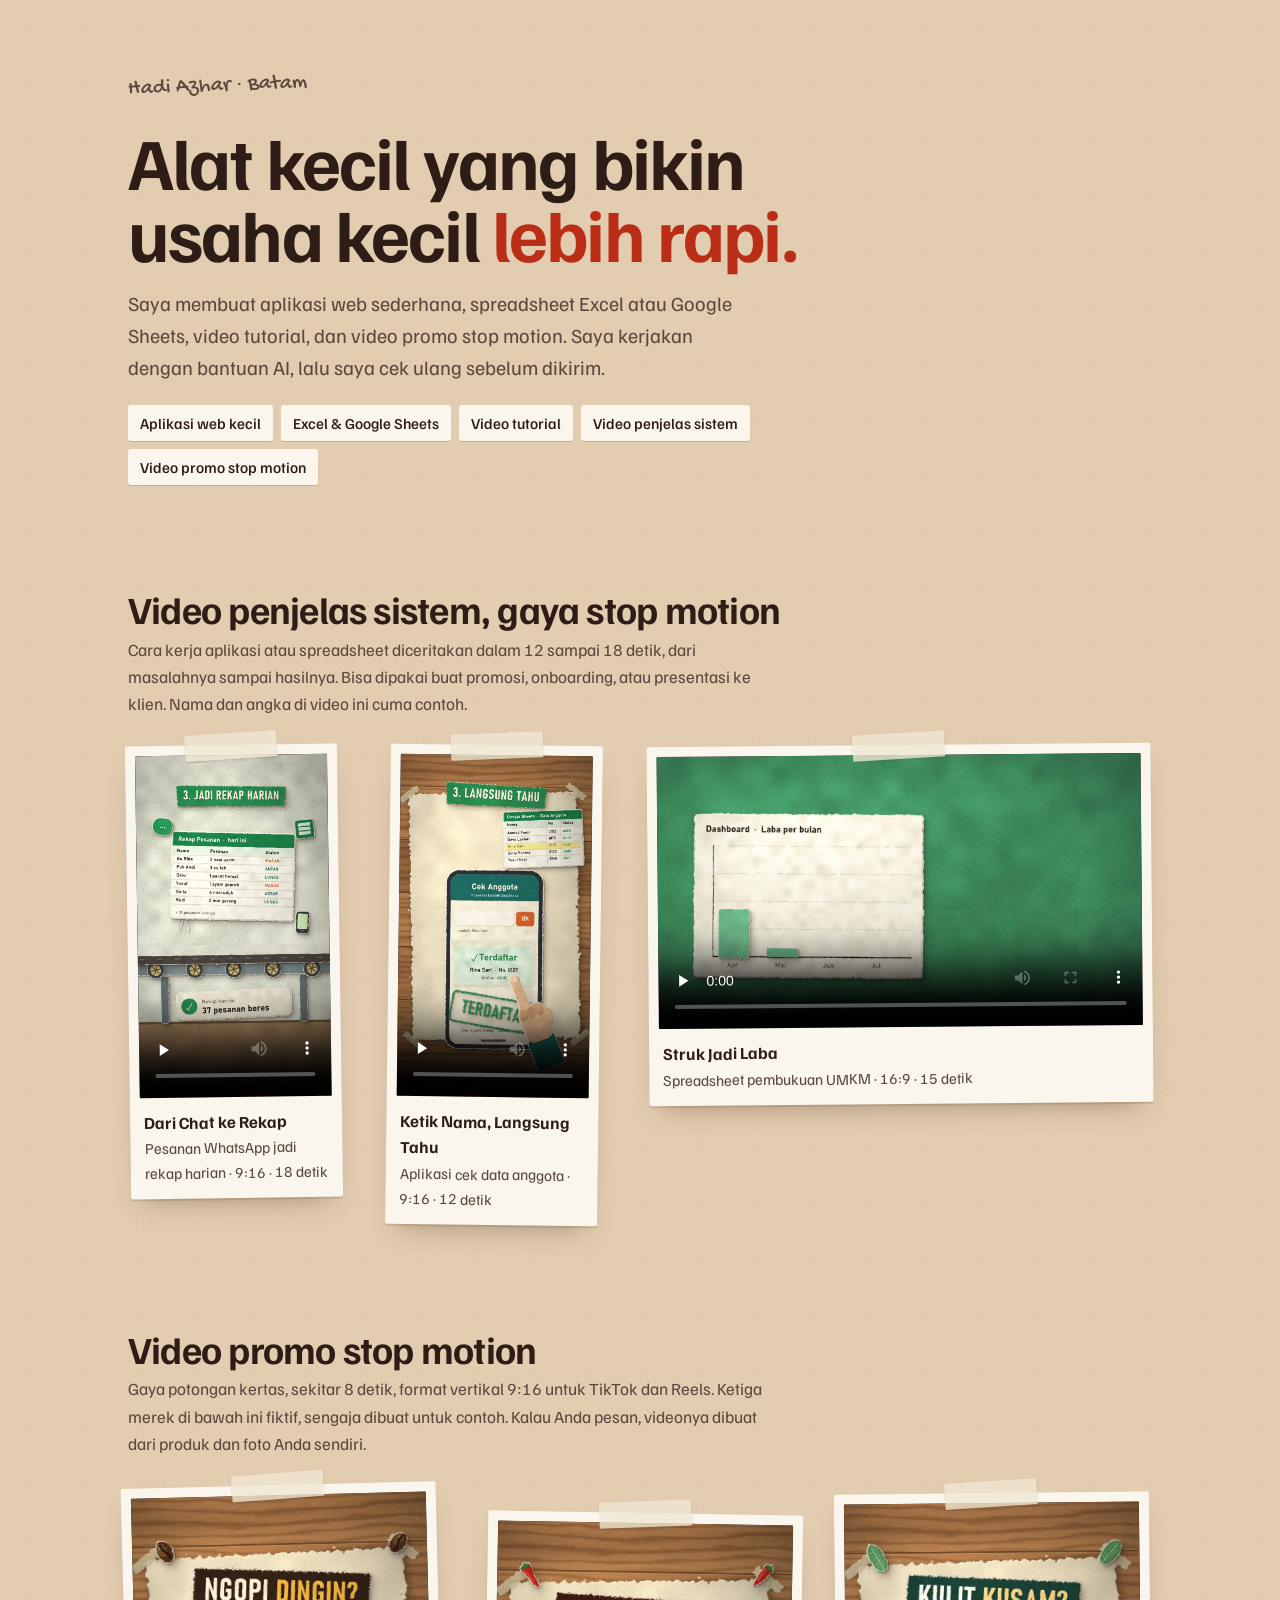
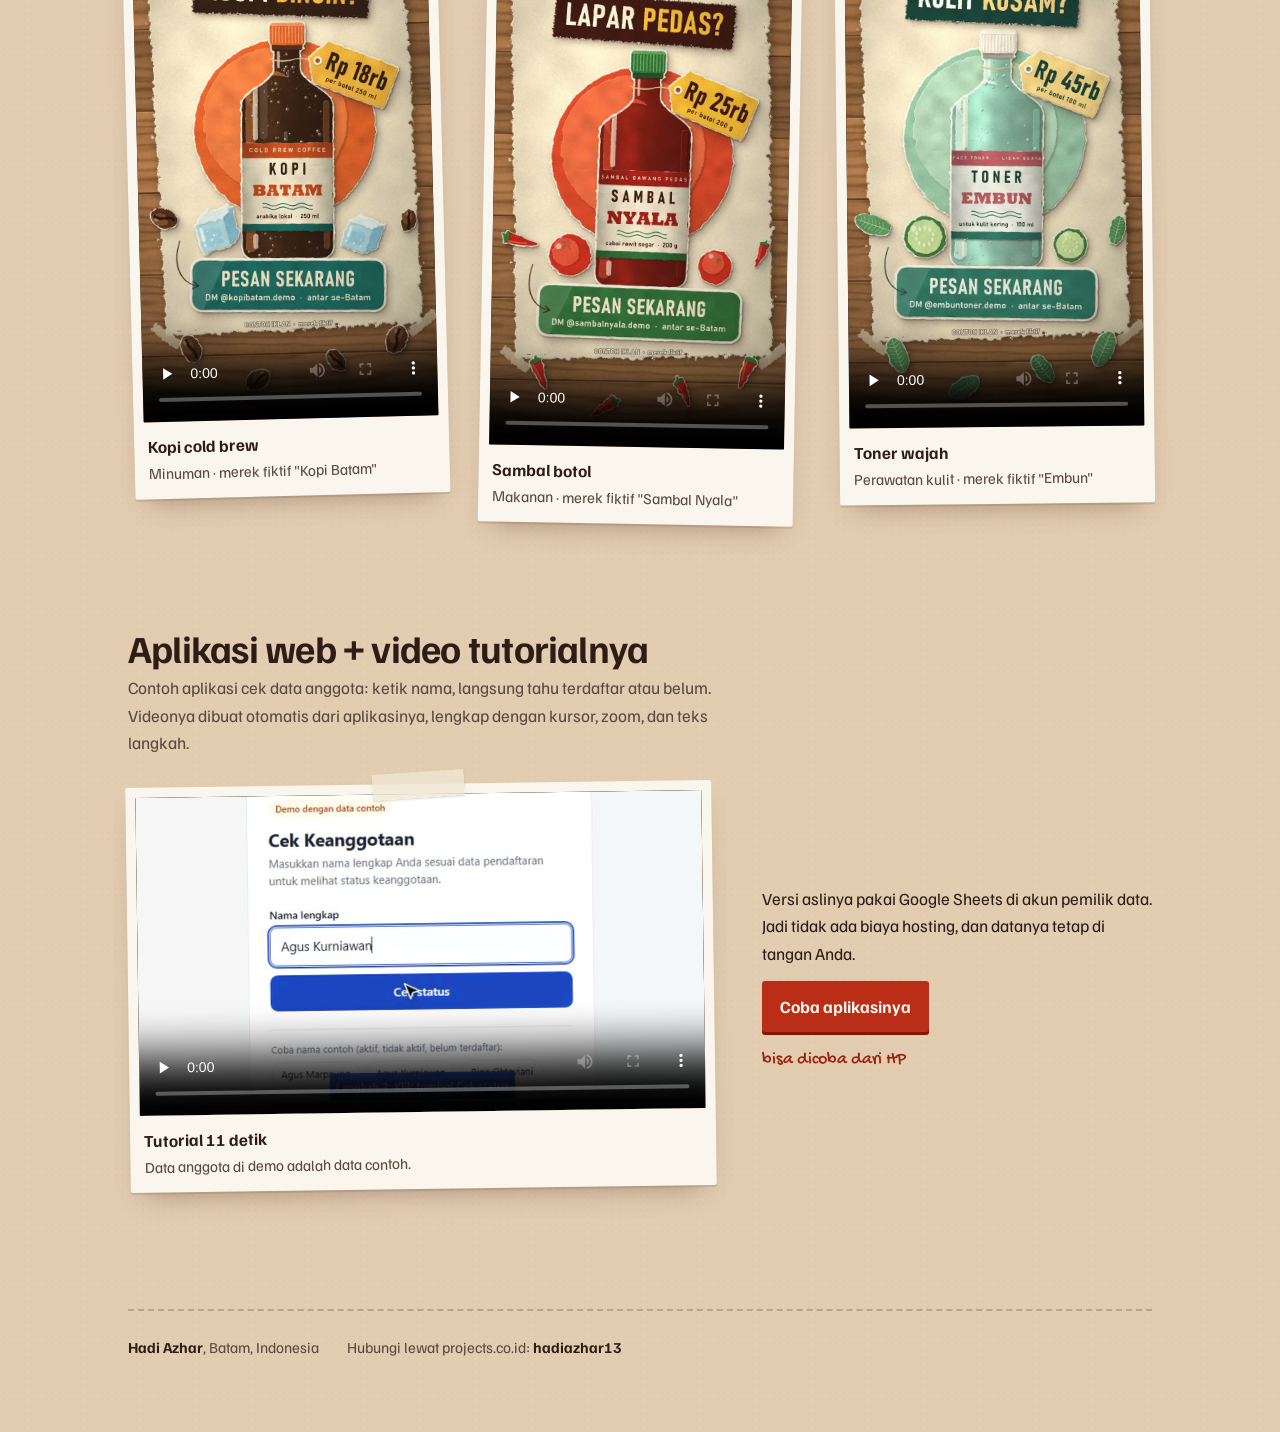
==== index.html @ 4dc25f9e "Tambah video penjelas C: pesanan WhatsApp jadi rekap harian Co-Authored-By: Claude Opus 5.5 <noreply" ====
<!doctype html>
<html lang="id">
<head>
<meta charset="utf-8">
<meta name="viewport" content="width=device-width, initial-scale=1">
<title>Hadi Azhar · Portofolio</title>
<meta name="description" content="Hadi Azhar membuat aplikasi kecil, spreadsheet, video tutorial, dan video promo stop motion untuk usaha kecil. Batam, Indonesia.">
<meta property="og:title" content="Hadi Azhar · Portofolio">
<meta property="og:description" content="Aplikasi kecil, spreadsheet, video tutorial, dan video promo stop motion untuk usaha kecil.">
<meta property="og:type" content="website">
<meta property="og:url" content="https://hadi-azhar.github.io/portofolio/">
<meta property="og:image" content="https://hadi-azhar.github.io/portofolio/media/sambal.jpg">
<link rel="preconnect" href="https://fonts.googleapis.com">
<link rel="preconnect" href="https://fonts.gstatic.com" crossorigin>
<link href="https://fonts.googleapis.com/css2?family=Familjen+Grotesk:wght@400;500;700&family=Gochi+Hand&display=swap" rel="stylesheet">
<style>
:root{
  --kraft: oklch(0.86 0.045 75);
  --kraft-d: oklch(0.80 0.05 70);
  --paper: oklch(0.975 0.012 85);
  --ink: oklch(0.25 0.03 45);
  --ink-2: oklch(0.42 0.03 50);
  --tomato: oklch(0.52 0.18 32);
  --teal: oklch(0.47 0.07 185);
  --tape: oklch(0.93 0.03 90 / 0.78);
  --ease: cubic-bezier(.22,1,.36,1);
}
*{box-sizing:border-box}
html{-webkit-text-size-adjust:100%}
body{margin:0;background:var(--kraft);color:var(--ink);font:400 1.0625rem/1.6 "Familjen Grotesk",system-ui,sans-serif;
  background-image:radial-gradient(oklch(0.80 0.05 70 / .22) 1px, transparent 1.2px);background-size:7px 7px;background-color:var(--kraft)}
a{color:inherit}
.wrap{max-width:1120px;margin:0 auto;padding:clamp(28px,6vw,72px) clamp(18px,5vw,48px)}
header{display:grid;gap:18px;max-width:46rem}
.name{font-family:"Gochi Hand",cursive;font-size:1.35rem;color:var(--ink-2);transform:rotate(-2deg);transform-origin:left}
h1{margin:0;font-weight:700;font-size:clamp(2.3rem,7vw,4.6rem);line-height:.98;letter-spacing:-.025em}
h1 mark{background:none;color:var(--tomato)}
.lede{margin:0;font-size:clamp(1.05rem,2.2vw,1.25rem);color:var(--ink-2);max-width:38rem}
.chips{display:flex;flex-wrap:wrap;gap:8px;margin:4px 0 0;padding:0;list-style:none}
.chips li{background:var(--paper);padding:6px 12px;border-radius:3px;font-weight:500;font-size:.95rem;box-shadow:0 1px 0 oklch(0.6 0.05 60 / .35)}
section{margin-top:clamp(56px,9vw,104px)}
h2{margin:0 0 6px;font-size:clamp(1.6rem,4vw,2.4rem);line-height:1.05;letter-spacing:-.02em}
.sub{margin:0 0 28px;color:var(--ink-2);max-width:40rem}
.reels{display:grid;grid-template-columns:repeat(auto-fit,minmax(230px,1fr));gap:clamp(22px,4vw,40px);align-items:start}
.clip{margin:0;position:relative;background:var(--paper);padding:10px 10px 14px;border-radius:2px;
  box-shadow:0 2px 0 oklch(0.55 0.05 60 / .25),0 14px 28px -14px oklch(0.35 0.05 50 / .45);transition:transform .5s var(--ease)}
.clip:nth-child(3n+1){transform:rotate(-1.4deg)}
.clip:nth-child(3n+2){transform:rotate(1deg);margin-top:28px}
.clip:nth-child(3n){transform:rotate(-.6deg);margin-top:8px}
.clip::before{content:"";position:absolute;top:-12px;left:50%;width:92px;height:26px;transform:translateX(-50%) rotate(-3deg);background:var(--tape);box-shadow:0 1px 2px oklch(0.4 0.03 60 / .2)}
@media (hover:hover){.clip:hover{transform:rotate(0) translateY(-4px)}}
video{display:block;width:100%;height:auto;background:var(--ink);border-radius:1px}
.v916{aspect-ratio:9/16}
.v169{aspect-ratio:16/9}
figcaption{padding:12px 4px 0;font-size:.95rem;color:var(--ink-2)}
figcaption b{display:block;color:var(--ink);font-size:1.05rem}
.note{font-family:"Gochi Hand",cursive;color:oklch(0.45 0.16 32);font-size:1.1rem}
.work{display:grid;grid-template-columns:minmax(0,1.5fr) minmax(0,1fr);gap:clamp(24px,4vw,48px);align-items:center}
.work .clip{transform:rotate(-.8deg);margin:0}
.work.ex{grid-template-columns:minmax(0,.8fr) minmax(0,.8fr) minmax(0,1.9fr);align-items:start}
.work.ex .clip:nth-child(2){transform:rotate(.7deg)}
.work.ex .clip:nth-child(3){transform:rotate(-.5deg);grid-column:3;grid-row:1}
@media (max-width:1000px){.work.ex{grid-template-columns:1fr 1fr}.work.ex .clip:nth-child(3){grid-column:1 / -1;grid-row:auto}}
.work p{margin:0 0 14px}
.btn{display:inline-block;background:var(--tomato);color:var(--paper);text-decoration:none;font-weight:700;padding:12px 18px;border-radius:3px;
  box-shadow:0 3px 0 oklch(0.40 0.15 32);transition:transform .25s var(--ease),box-shadow .25s var(--ease)}
.btn:hover{transform:translateY(1px);box-shadow:0 2px 0 oklch(0.40 0.15 32)}
.btn:focus-visible,a:focus-visible,video:focus-visible{outline:3px solid var(--teal);outline-offset:3px}
footer{margin-top:clamp(64px,10vw,120px);padding-top:24px;border-top:2px dashed oklch(0.6 0.05 60 / .5);display:flex;flex-wrap:wrap;gap:8px 28px;color:var(--ink-2);font-size:.95rem}
footer strong{color:var(--ink)}
@media (max-width:760px){.work,.work.ex{grid-template-columns:1fr}.clip:nth-child(n){margin-top:0}}
@media (prefers-reduced-motion:reduce){*{transition:none!important}}
</style>
</head>
<body>
<div class="wrap">
  <header>
    <span class="name">Hadi Azhar · Batam</span>
    <h1>Alat kecil yang bikin usaha kecil <mark>lebih rapi.</mark></h1>
    <p class="lede">Saya membuat aplikasi web sederhana, spreadsheet Excel atau Google Sheets, video tutorial, dan video promo stop motion. Saya kerjakan dengan bantuan AI, lalu saya cek ulang sebelum dikirim.</p>
    <ul class="chips"><li>Aplikasi web kecil</li><li>Excel &amp; Google Sheets</li><li>Video tutorial</li><li>Video penjelas sistem</li><li>Video promo stop motion</li></ul>
  </header>
  <main>
  <section aria-labelledby="ex">
    <h2 id="ex">Video penjelas sistem, gaya stop motion</h2>
    <p class="sub">Cara kerja aplikasi atau spreadsheet diceritakan dalam 12 sampai 18 detik, dari masalahnya sampai hasilnya. Bisa dipakai buat promosi, onboarding, atau presentasi ke klien. Nama dan angka di video ini cuma contoh.</p>
    <div class="work ex">
      <figure class="clip">
        <video class="v916" controls playsinline preload="none" poster="media/explainer-c.jpg" width="720" height="1280" aria-label="Video penjelas alur pesanan WhatsApp ke rekap harian, gaya stop motion">
          <source src="media/explainer-c.mp4" type="video/mp4">
        </video>
        <figcaption><b>Dari Chat ke Rekap</b>Pesanan WhatsApp jadi rekap harian · 9:16 · 18 detik</figcaption>
      </figure>
      <figure class="clip">
        <video class="v916" controls playsinline preload="none" poster="media/explainer-a.jpg" width="720" height="1280" aria-label="Video penjelas aplikasi cek data anggota, gaya stop motion">
          <source src="media/explainer-a.mp4" type="video/mp4">
        </video>
        <figcaption><b>Ketik Nama, Langsung Tahu</b>Aplikasi cek data anggota · 9:16 · 12 detik</figcaption>
      </figure>
      <figure class="clip">
        <video class="v169" controls playsinline preload="none" poster="media/explainer-b.jpg" width="1280" height="720" aria-label="Video penjelas spreadsheet pembukuan UMKM, gaya stop motion">
          <source src="media/explainer-b.mp4" type="video/mp4">
        </video>
        <figcaption><b>Struk Jadi Laba</b>Spreadsheet pembukuan UMKM · 16:9 · 15 detik</figcaption>
      </figure>
    </div>
  </section>


  <section aria-labelledby="sm">
    <h2 id="sm">Video promo stop motion</h2>
    <p class="sub">Gaya potongan kertas, sekitar 8 detik, format vertikal 9:16 untuk TikTok dan Reels. Ketiga merek di bawah ini fiktif, sengaja dibuat untuk contoh. Kalau Anda pesan, videonya dibuat dari produk dan foto Anda sendiri.</p>
    <div class="reels">
      <figure class="clip">
        <video class="v916" controls playsinline preload="none" poster="media/kopi.jpg" aria-label="Video promo stop motion Kopi Batam, merek fiktif" width="720" height="1280">
          <source src="media/kopi.mp4" type="video/mp4">
        </video>
        <figcaption><b>Kopi cold brew</b>Minuman · merek fiktif "Kopi Batam"</figcaption>
      </figure>
      <figure class="clip">
        <video class="v916" controls playsinline preload="none" poster="media/sambal.jpg" aria-label="Video promo stop motion Sambal Nyala, merek fiktif" width="720" height="1280">
          <source src="media/sambal.mp4" type="video/mp4">
        </video>
        <figcaption><b>Sambal botol</b>Makanan · merek fiktif "Sambal Nyala"</figcaption>
      </figure>
      <figure class="clip">
        <video class="v916" controls playsinline preload="none" poster="media/toner.jpg" aria-label="Video promo stop motion toner Embun, merek fiktif" width="720" height="1280">
          <source src="media/toner.mp4" type="video/mp4">
        </video>
        <figcaption><b>Toner wajah</b>Perawatan kulit · merek fiktif "Embun"</figcaption>
      </figure>
    </div>
  </section>

  <section aria-labelledby="app">
    <h2 id="app">Aplikasi web + video tutorialnya</h2>
    <p class="sub">Contoh aplikasi cek data anggota: ketik nama, langsung tahu terdaftar atau belum. Videonya dibuat otomatis dari aplikasinya, lengkap dengan kursor, zoom, dan teks langkah.</p>
    <div class="work">
      <figure class="clip">
        <video class="v169" controls playsinline preload="none" poster="media/tutorial.jpg" aria-label="Video tutorial aplikasi cek data anggota" width="1280" height="720">
          <source src="media/tutorial.mp4" type="video/mp4">
        </video>
        <figcaption><b>Tutorial 11 detik</b>Data anggota di demo adalah data contoh.</figcaption>
      </figure>
      <div>
        <p>Versi aslinya pakai Google Sheets di akun pemilik data. Jadi tidak ada biaya hosting, dan datanya tetap di tangan Anda.</p>
        <p><a class="btn" href="https://hadi-azhar.github.io/cek-anggota-demo/">Coba aplikasinya</a></p>
        <p class="note">bisa dicoba dari HP</p>
      </div>
    </div>
  </section>

  </main>

  <footer>
    <span><strong>Hadi Azhar</strong>, Batam, Indonesia</span>
    <span>Hubungi lewat projects.co.id: <strong>hadiazhar13</strong></span>
  </footer>
</div>
</body>
</html>
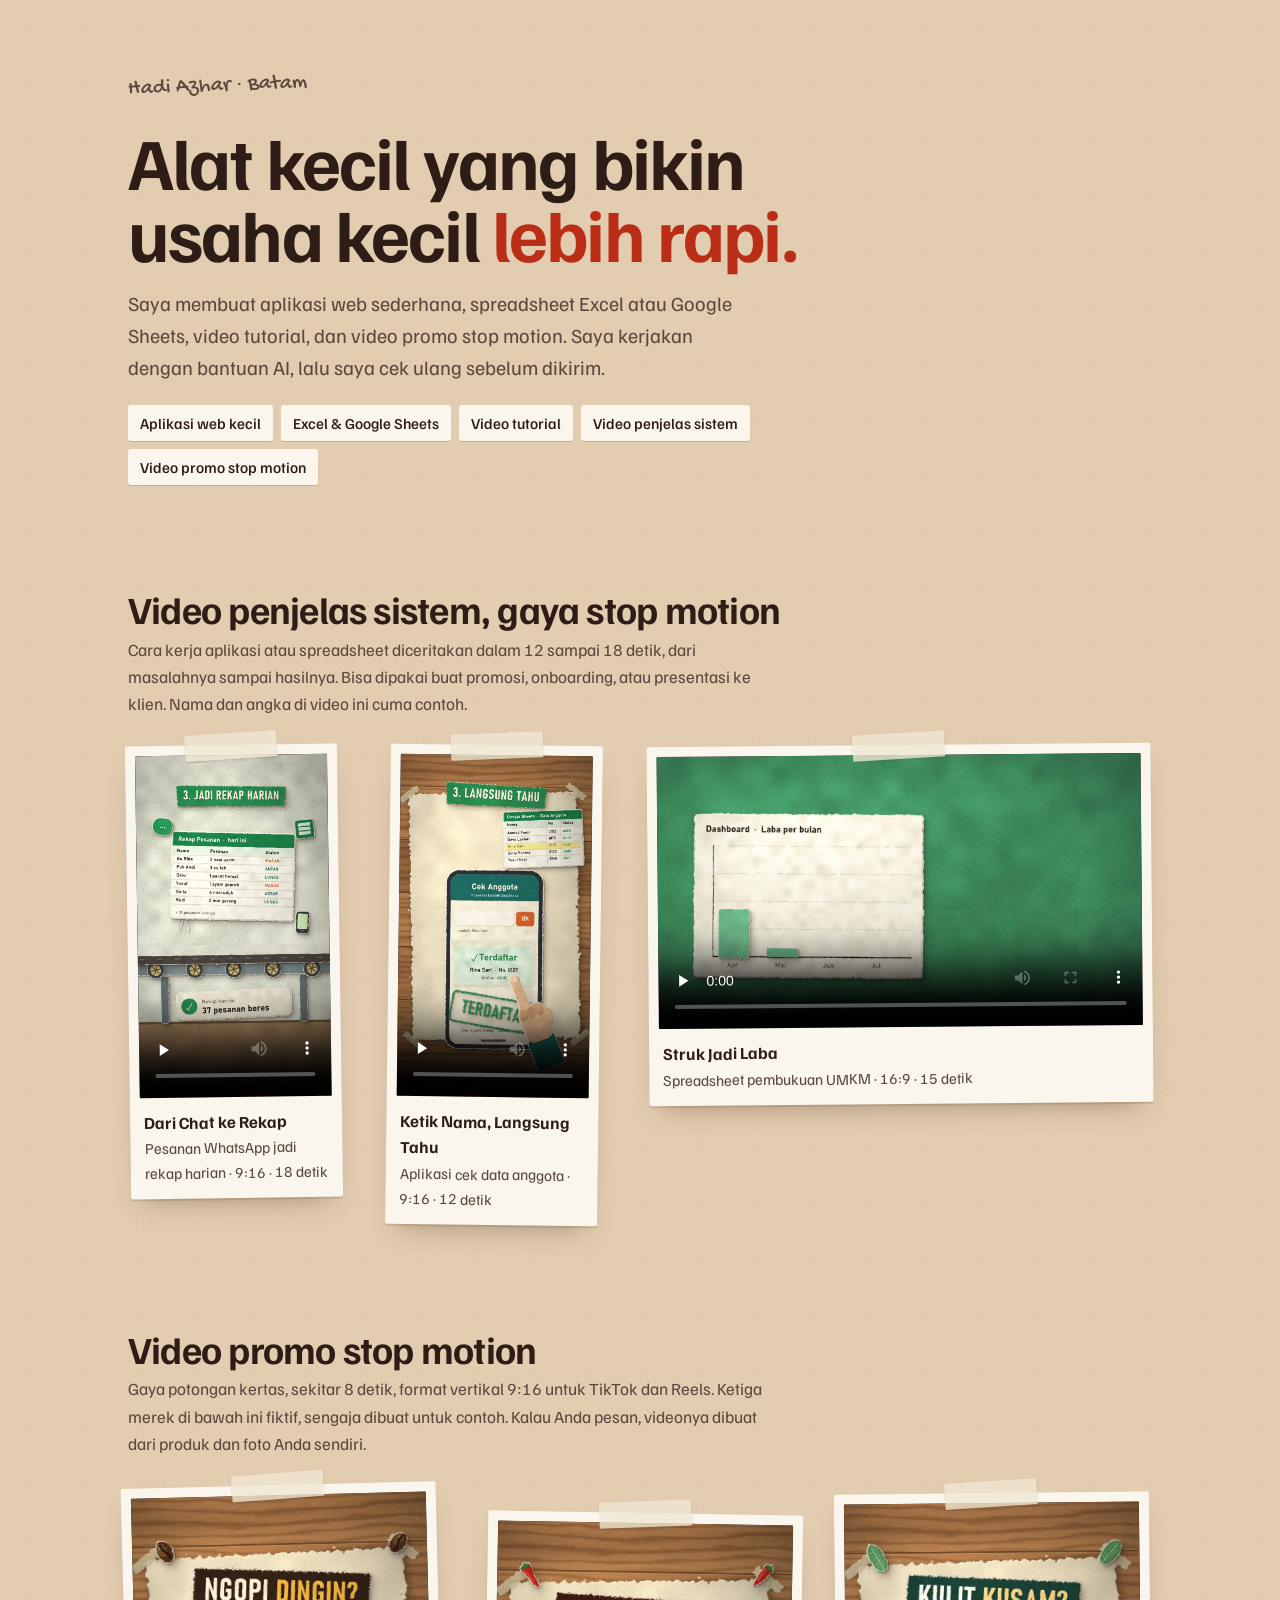
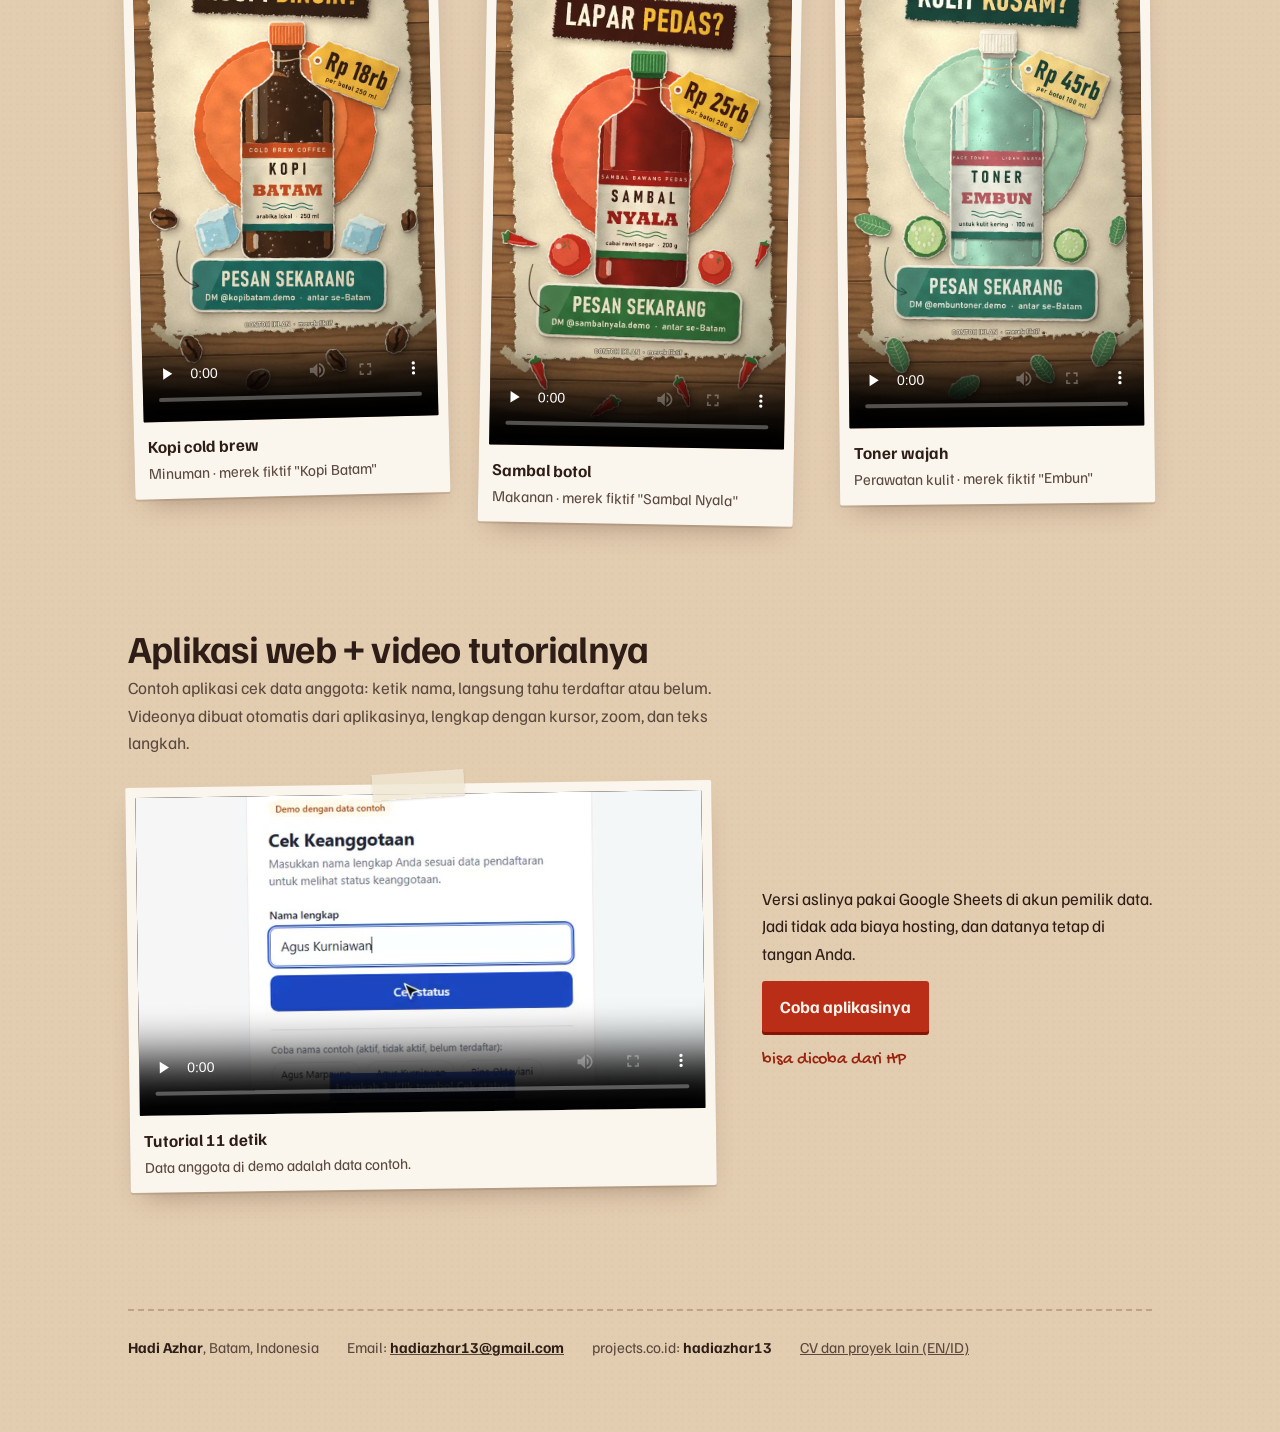
==== commit ec560039: "Footer: email dan link ke CV Co-Authored-By: Claude Opus 5.5 <noreply@anthropic.com>" ====
--- a/index.html
+++ b/index.html
@@ -154,7 +154,9 @@
 
   <footer>
     <span><strong>Hadi Azhar</strong>, Batam, Indonesia</span>
-    <span>Hubungi lewat projects.co.id: <strong>hadiazhar13</strong></span>
+    <span>Email: <a href="mailto:hadiazhar13@gmail.com"><strong>hadiazhar13@gmail.com</strong></a></span>
+    <span>projects.co.id: <strong>hadiazhar13</strong></span>
+    <span><a href="https://hadi-azhar.github.io/">CV dan proyek lain (EN/ID)</a></span>
   </footer>
 </div>
 </body>
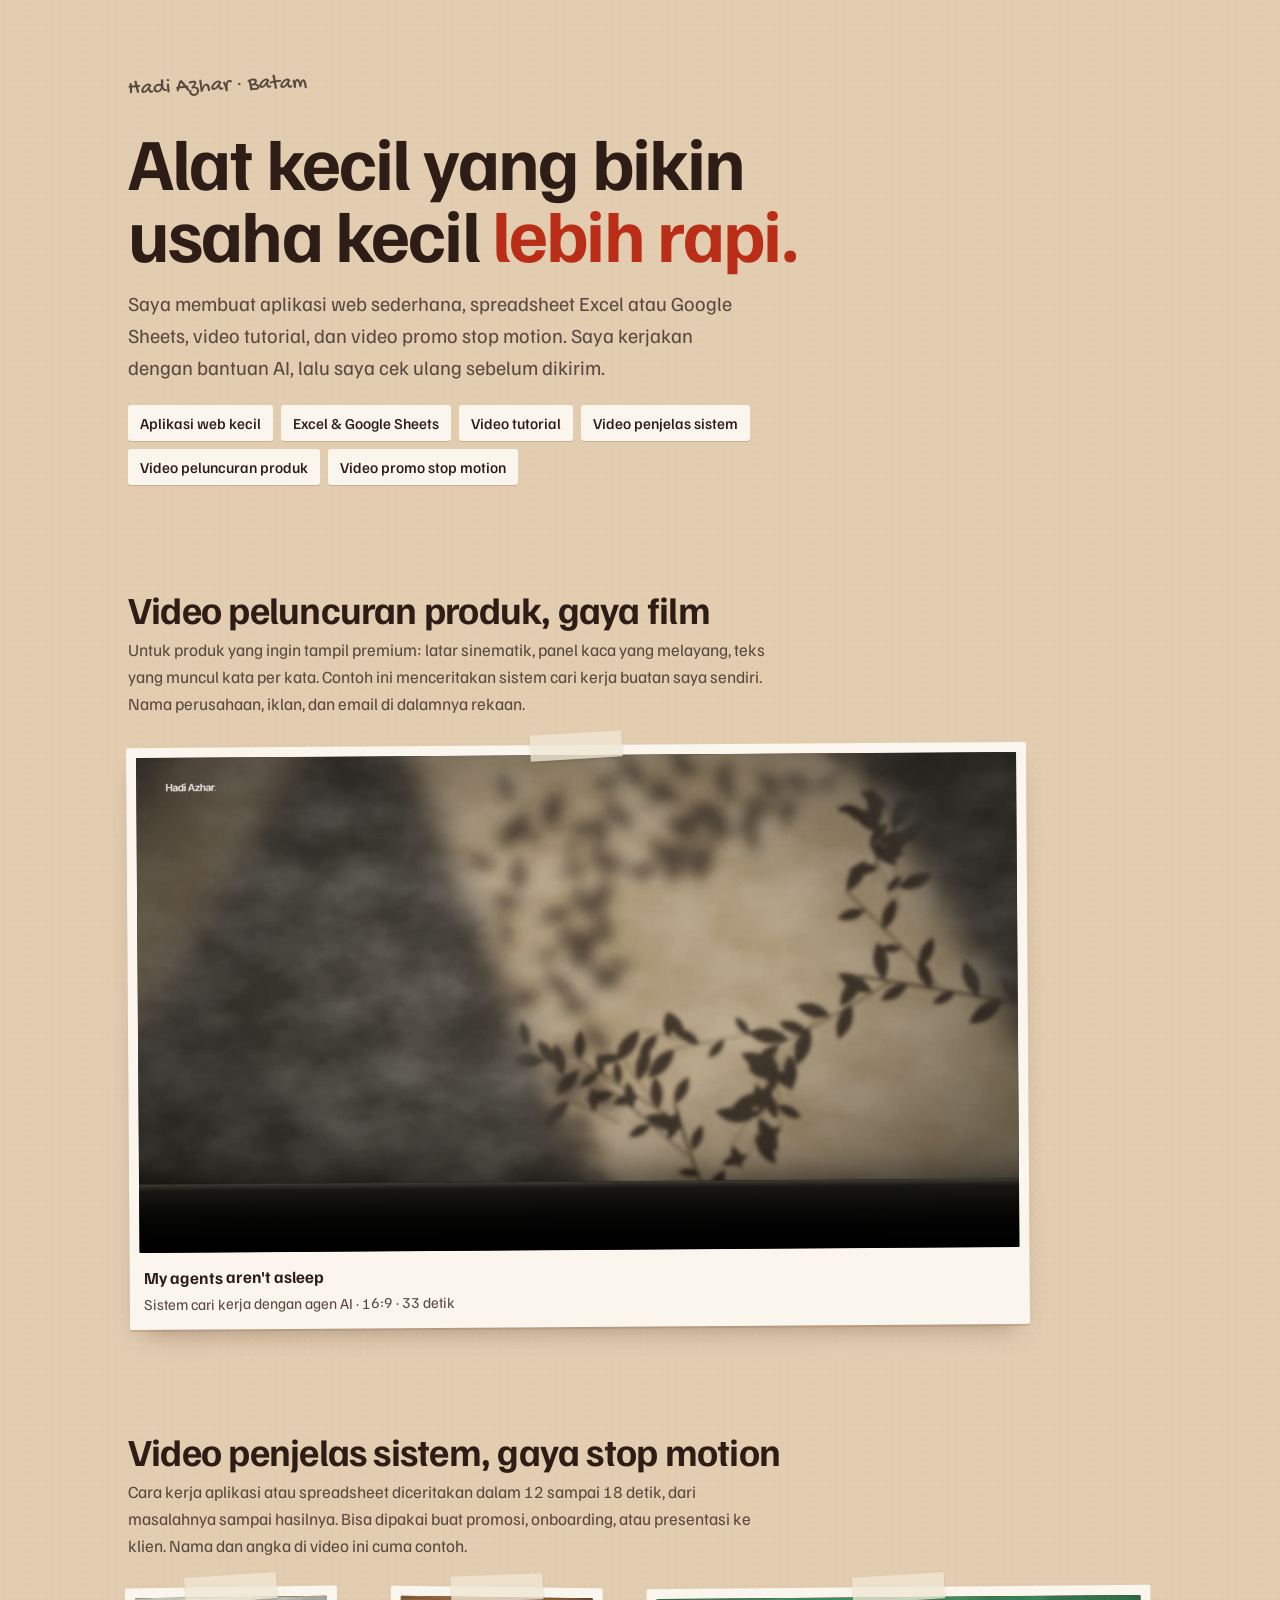
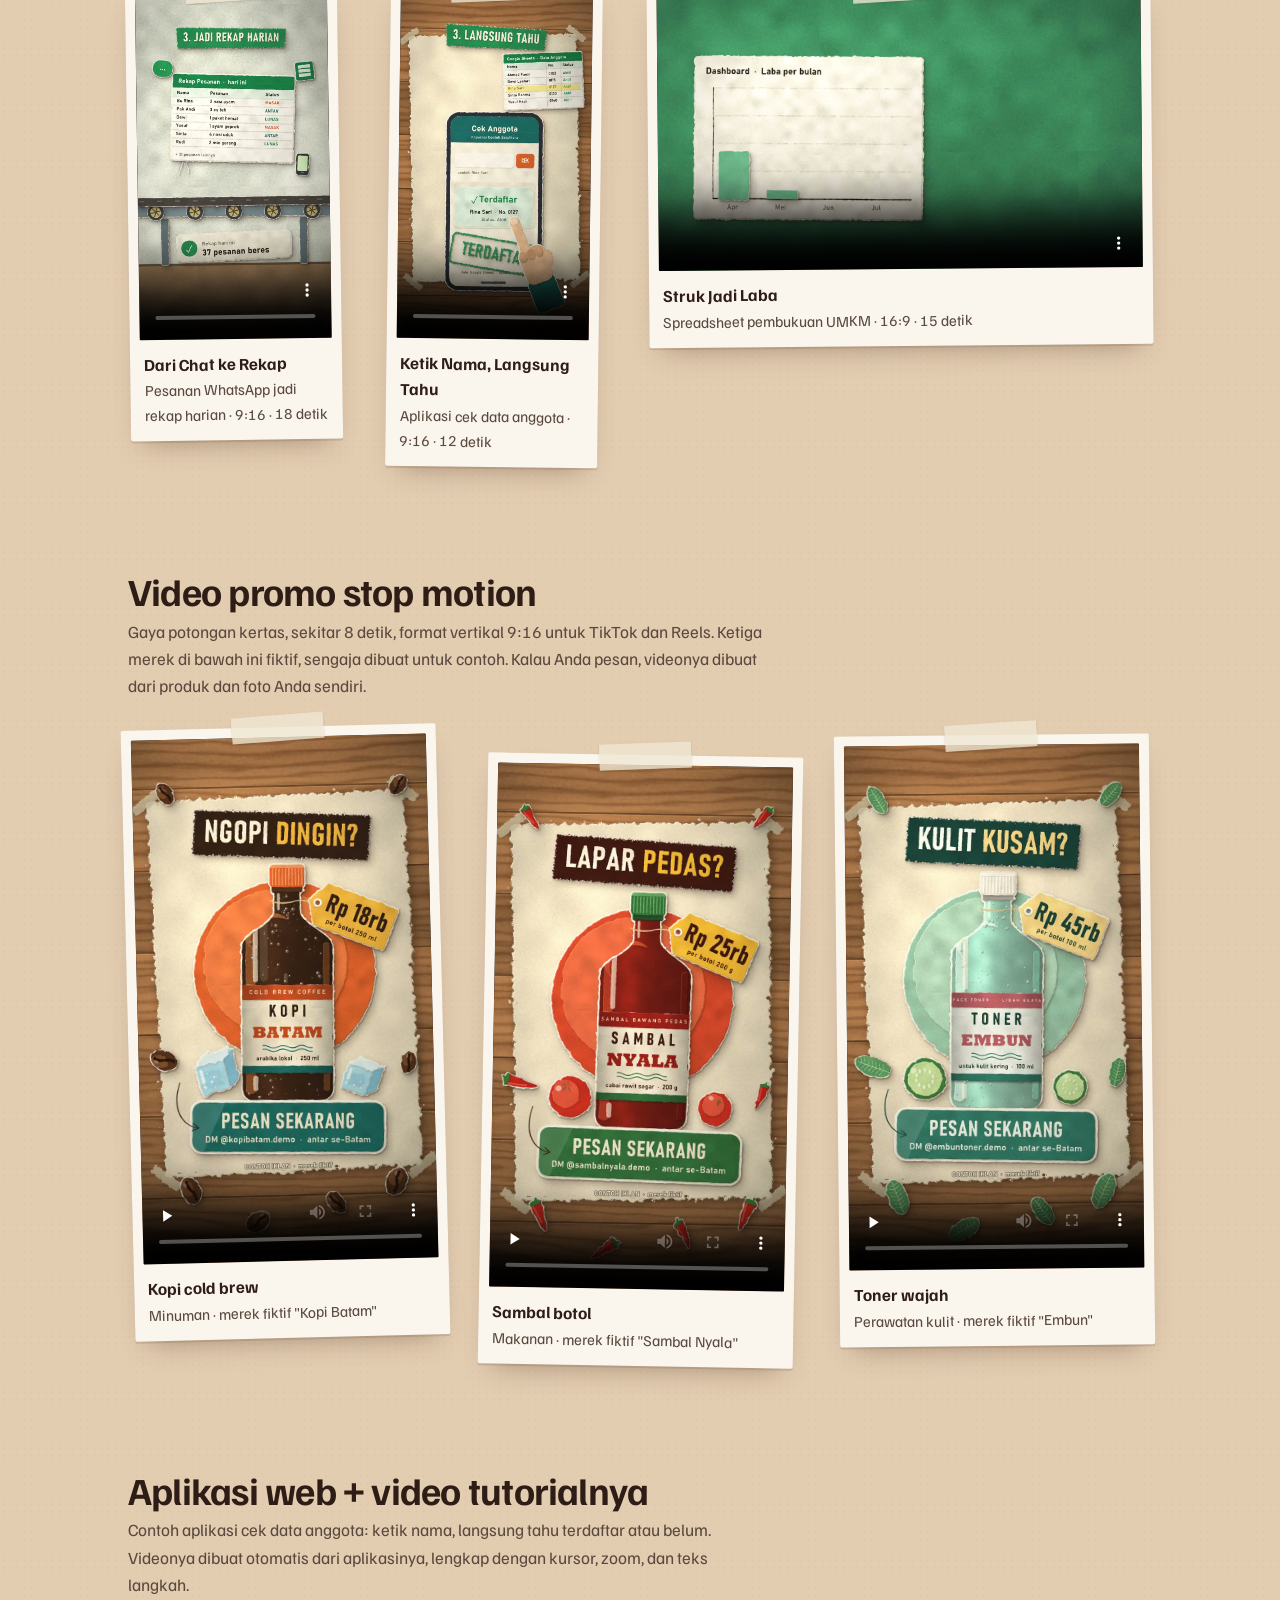
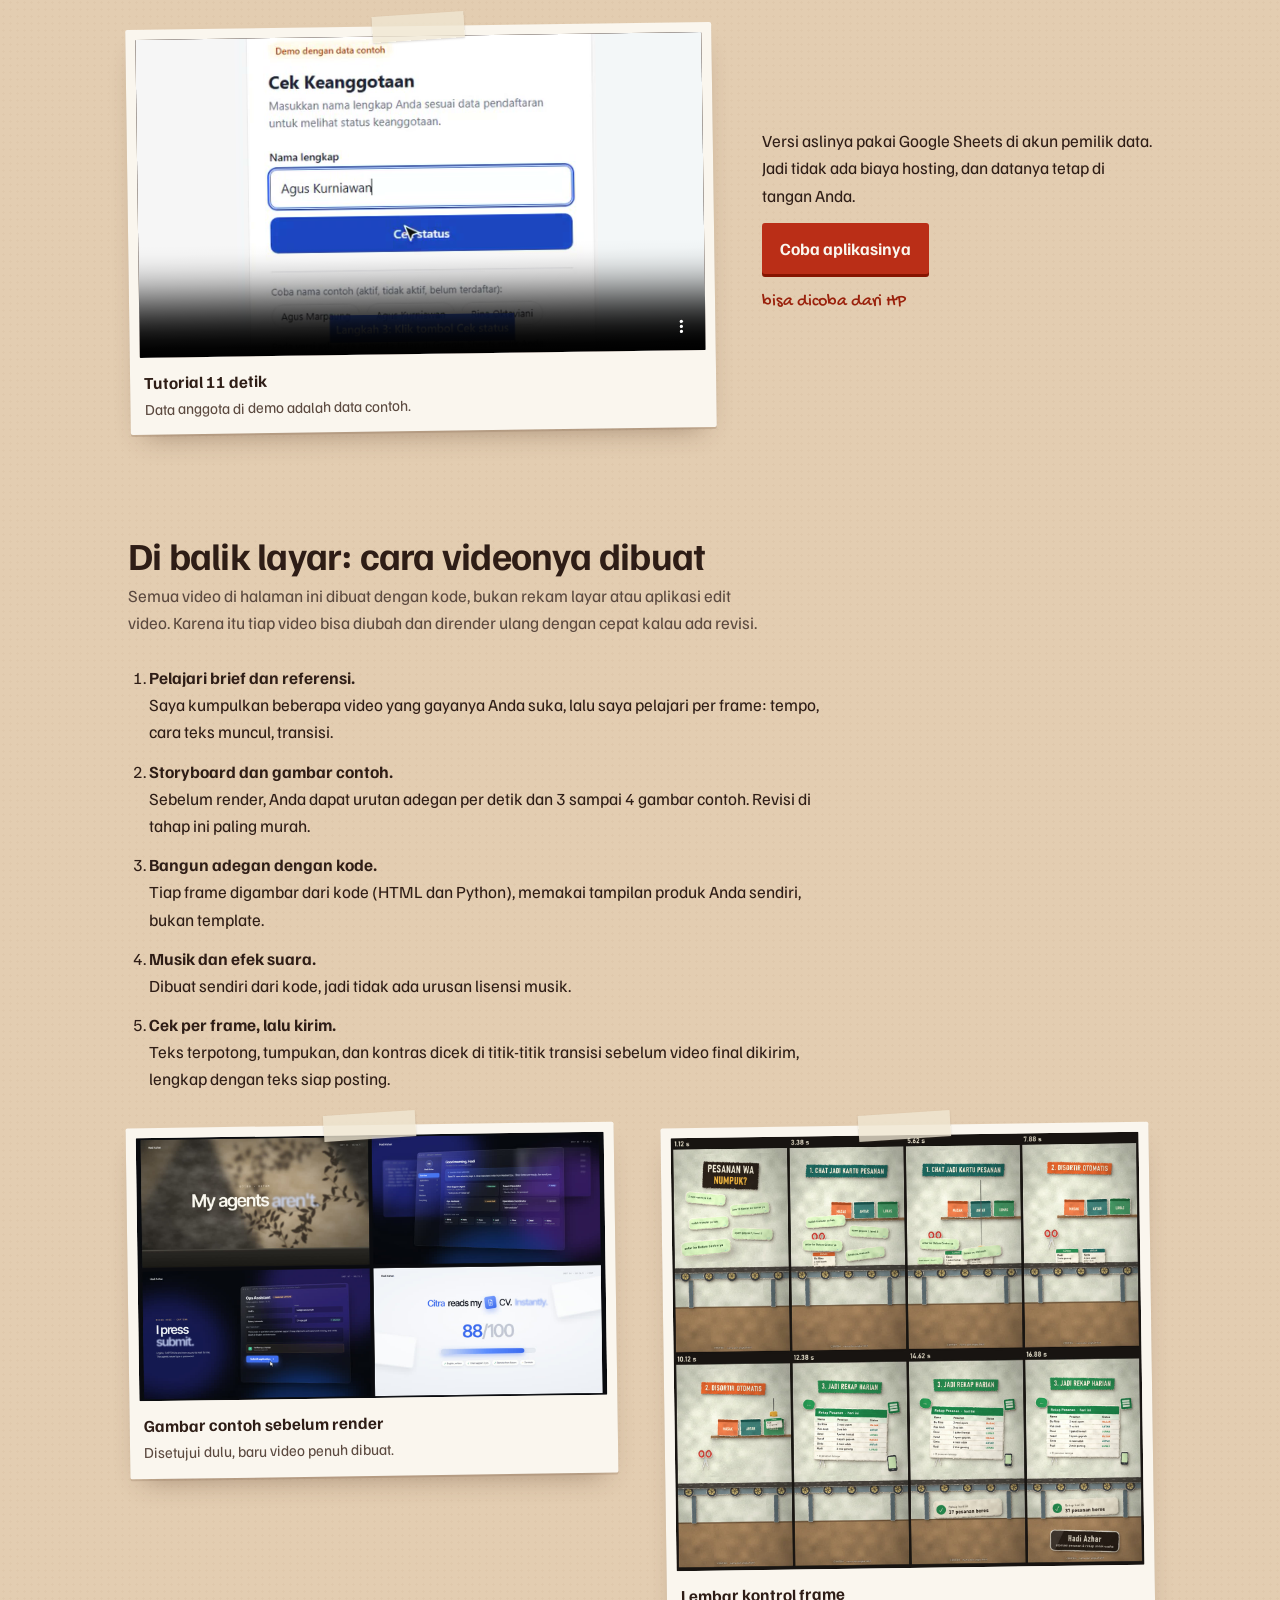
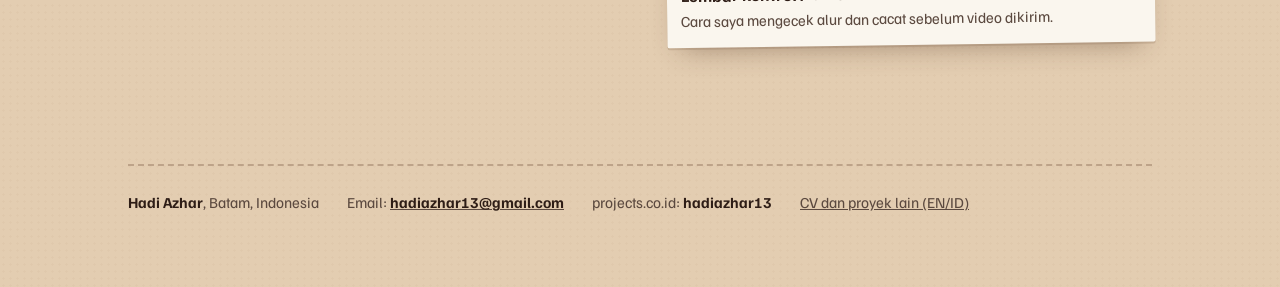
==== commit a59de7db: "Portofolio: video peluncuran gaya film + bagian di balik layar Co-Authored-By: Claude Opus 5.5 <nore" ====
--- a/index.html
+++ b/index.html
@@ -69,6 +69,13 @@
 footer{margin-top:clamp(64px,10vw,120px);padding-top:24px;border-top:2px dashed oklch(0.6 0.05 60 / .5);display:flex;flex-wrap:wrap;gap:8px 28px;color:var(--ink-2);font-size:.95rem}
 footer strong{color:var(--ink)}
 @media (max-width:760px){.work,.work.ex{grid-template-columns:1fr}.clip:nth-child(n){margin-top:0}}
+.clip.wide{max-width:900px;transform:rotate(-.4deg)}
+.clip img{display:block;width:100%;height:auto;border-radius:1px}
+.steps{max-width:44rem;margin:0 0 32px;padding-left:1.3rem}
+.steps li{margin:0 0 12px}
+.steps b{display:block}
+.work.bts{grid-template-columns:1fr 1fr;align-items:start}
+@media (max-width:760px){.work.bts{grid-template-columns:1fr}}
 @media (prefers-reduced-motion:reduce){*{transition:none!important}}
 </style>
 </head>
@@ -78,9 +85,20 @@
     <span class="name">Hadi Azhar · Batam</span>
     <h1>Alat kecil yang bikin usaha kecil <mark>lebih rapi.</mark></h1>
     <p class="lede">Saya membuat aplikasi web sederhana, spreadsheet Excel atau Google Sheets, video tutorial, dan video promo stop motion. Saya kerjakan dengan bantuan AI, lalu saya cek ulang sebelum dikirim.</p>
-    <ul class="chips"><li>Aplikasi web kecil</li><li>Excel &amp; Google Sheets</li><li>Video tutorial</li><li>Video penjelas sistem</li><li>Video promo stop motion</li></ul>
+    <ul class="chips"><li>Aplikasi web kecil</li><li>Excel &amp; Google Sheets</li><li>Video tutorial</li><li>Video penjelas sistem</li><li>Video peluncuran produk</li><li>Video promo stop motion</li></ul>
   </header>
   <main>
+  <section aria-labelledby="film">
+    <h2 id="film">Video peluncuran produk, gaya film</h2>
+    <p class="sub">Untuk produk yang ingin tampil premium: latar sinematik, panel kaca yang melayang, teks yang muncul kata per kata. Contoh ini menceritakan sistem cari kerja buatan saya sendiri. Nama perusahaan, iklan, dan email di dalamnya rekaan.</p>
+    <figure class="clip wide">
+      <video class="v169" controls playsinline preload="none" poster="media/job-agent-film.jpg" width="1280" height="720" aria-label="Video peluncuran produk gaya film tentang sistem cari kerja">
+        <source src="media/job-agent-film.mp4" type="video/mp4">
+      </video>
+      <figcaption><b>My agents aren't asleep</b>Sistem cari kerja dengan agen AI · 16:9 · 33 detik</figcaption>
+    </figure>
+  </section>
+
   <section aria-labelledby="ex">
     <h2 id="ex">Video penjelas sistem, gaya stop motion</h2>
     <p class="sub">Cara kerja aplikasi atau spreadsheet diceritakan dalam 12 sampai 18 detik, dari masalahnya sampai hasilnya. Bisa dipakai buat promosi, onboarding, atau presentasi ke klien. Nama dan angka di video ini cuma contoh.</p>
@@ -150,6 +168,28 @@
     </div>
   </section>
 
+
+  <section aria-labelledby="bts">
+    <h2 id="bts">Di balik layar: cara videonya dibuat</h2>
+    <p class="sub">Semua video di halaman ini dibuat dengan kode, bukan rekam layar atau aplikasi edit video. Karena itu tiap video bisa diubah dan dirender ulang dengan cepat kalau ada revisi.</p>
+    <ol class="steps">
+      <li><b>Pelajari brief dan referensi.</b> Saya kumpulkan beberapa video yang gayanya Anda suka, lalu saya pelajari per frame: tempo, cara teks muncul, transisi.</li>
+      <li><b>Storyboard dan gambar contoh.</b> Sebelum render, Anda dapat urutan adegan per detik dan 3 sampai 4 gambar contoh. Revisi di tahap ini paling murah.</li>
+      <li><b>Bangun adegan dengan kode.</b> Tiap frame digambar dari kode (HTML dan Python), memakai tampilan produk Anda sendiri, bukan template.</li>
+      <li><b>Musik dan efek suara.</b> Dibuat sendiri dari kode, jadi tidak ada urusan lisensi musik.</li>
+      <li><b>Cek per frame, lalu kirim.</b> Teks terpotong, tumpukan, dan kontras dicek di titik-titik transisi sebelum video final dikirim, lengkap dengan teks siap posting.</li>
+    </ol>
+    <div class="work bts">
+      <figure class="clip">
+        <img src="media/bts-styleframe.jpg" alt="Empat gambar contoh yang disetujui sebelum video film dirender" width="1400" height="788" loading="lazy">
+        <figcaption><b>Gambar contoh sebelum render</b>Disetujui dulu, baru video penuh dibuat.</figcaption>
+      </figure>
+      <figure class="clip">
+        <img src="media/bts-contact-c.jpg" alt="Lembar kontrol frame video stop motion Dari Chat ke Rekap" width="1400" height="1290" loading="lazy">
+        <figcaption><b>Lembar kontrol frame</b>Cara saya mengecek alur dan cacat sebelum video dikirim.</figcaption>
+      </figure>
+    </div>
+  </section>
   </main>
 
   <footer>
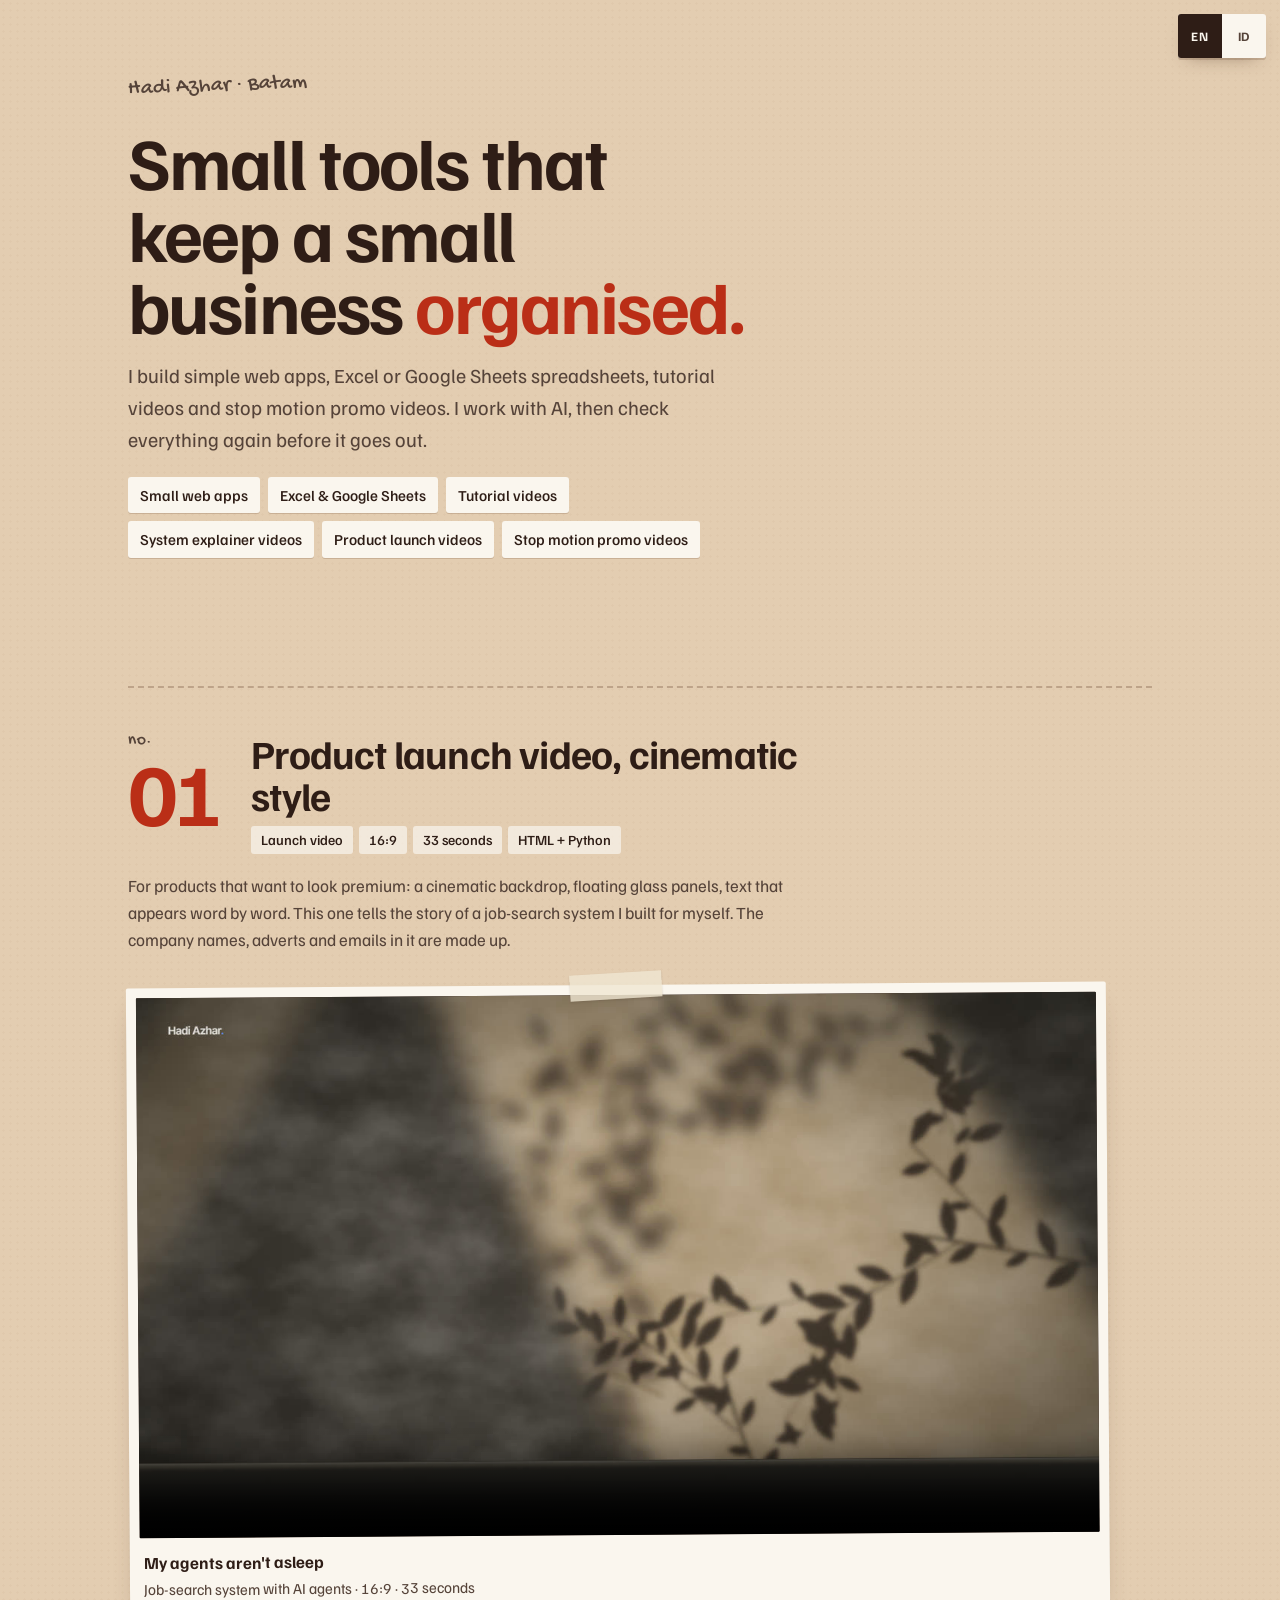
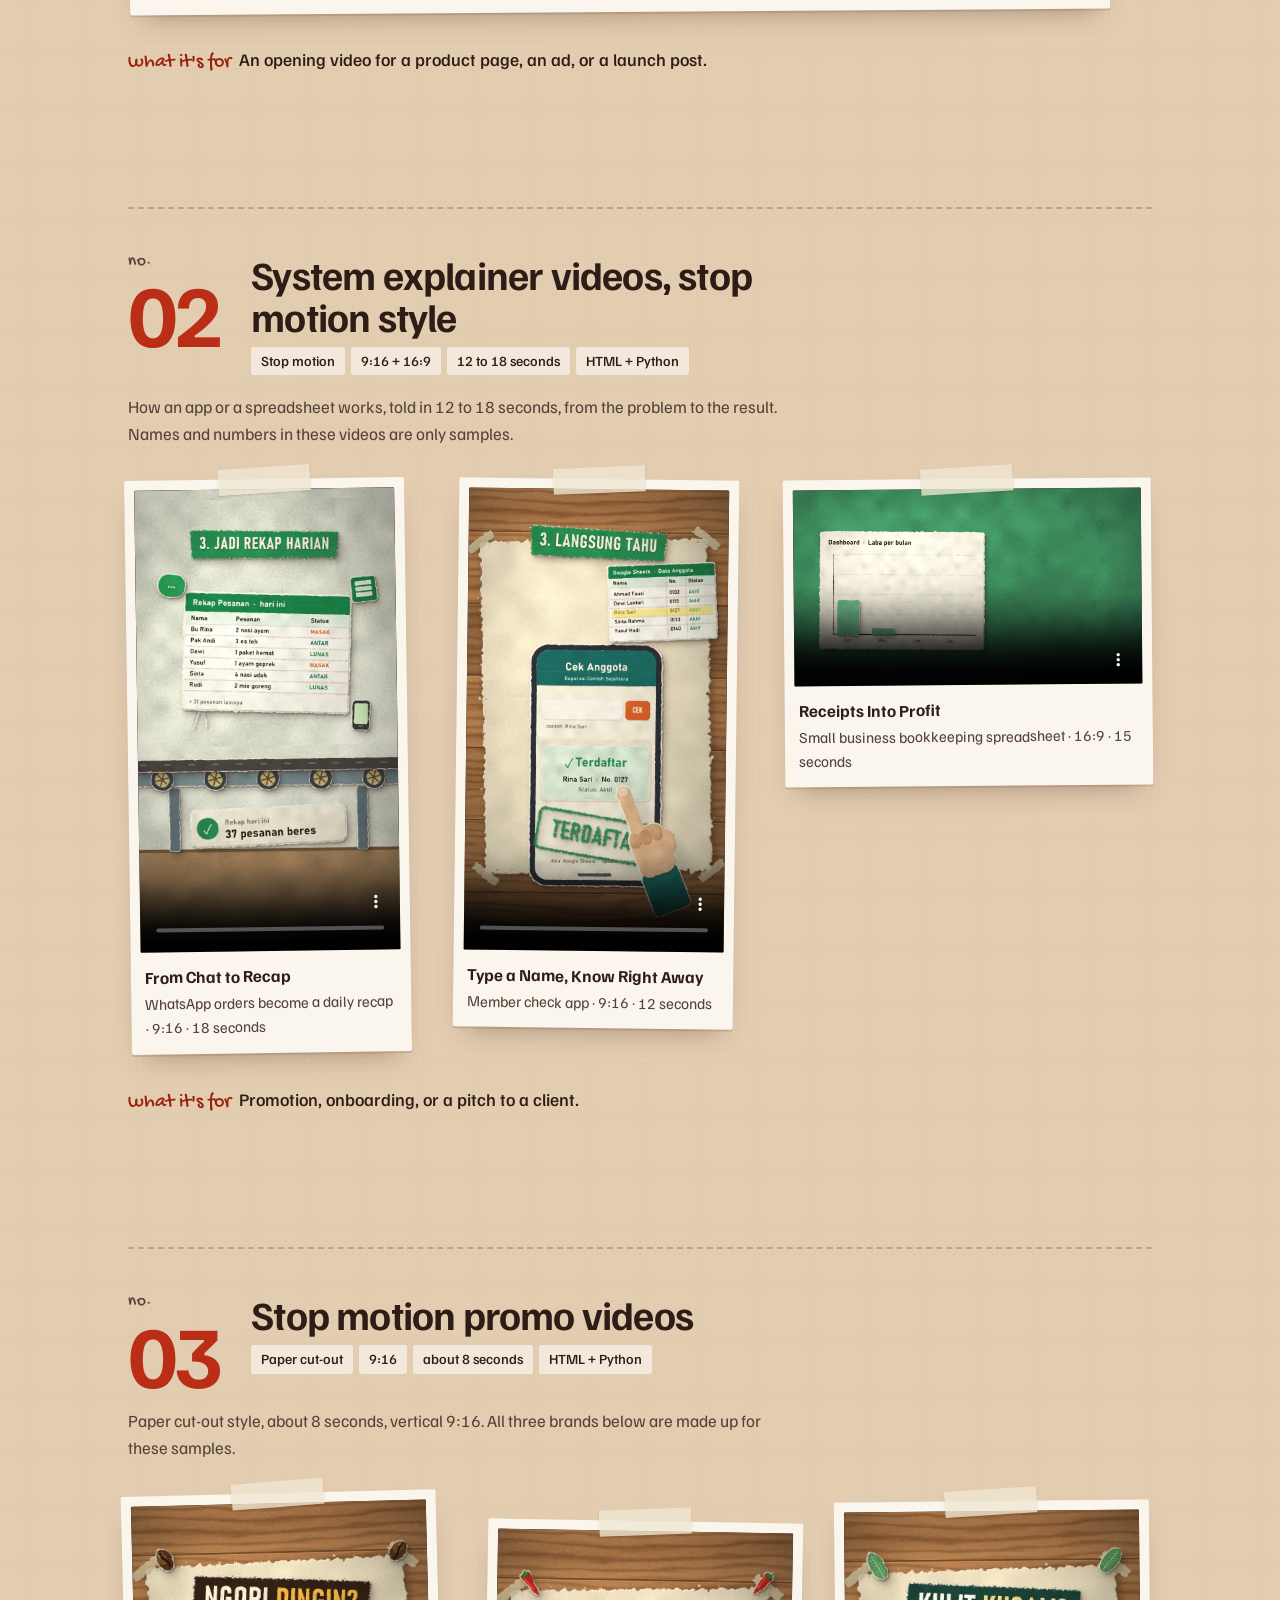
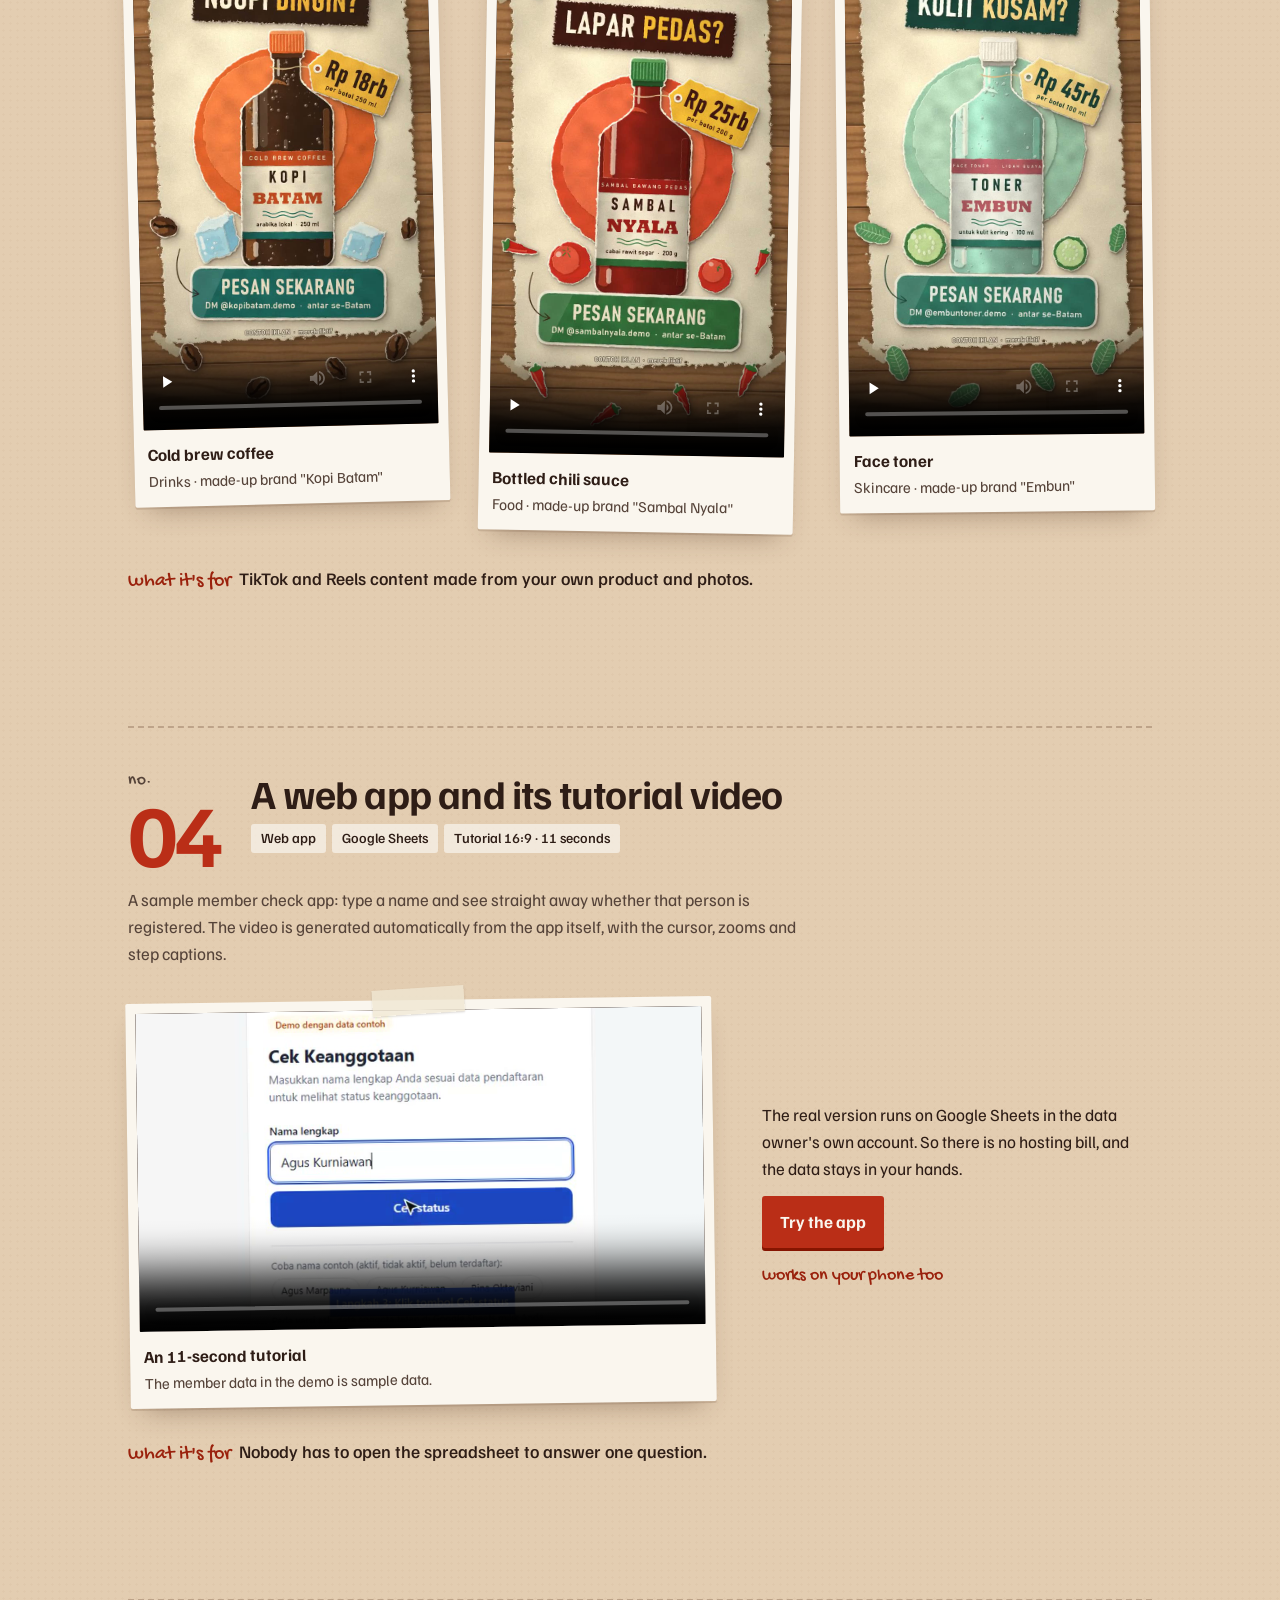
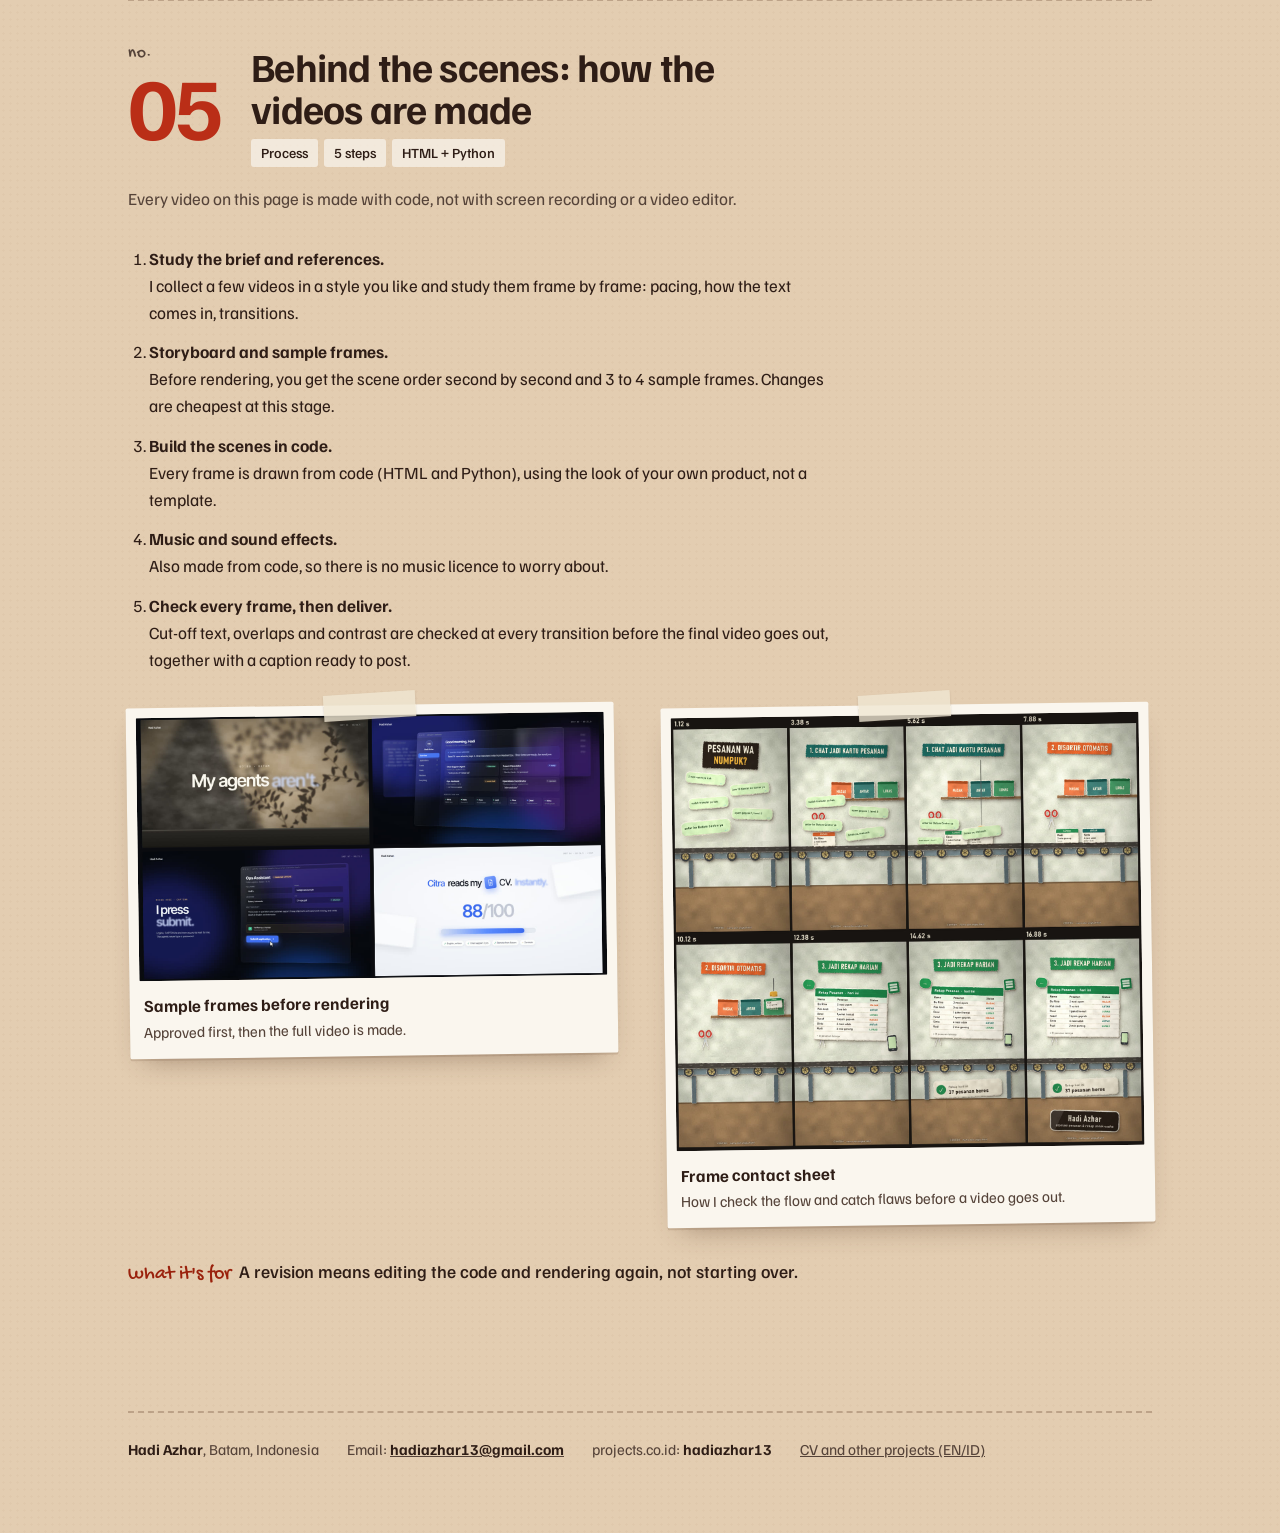
==== commit 99a51bad: "Portofolio dua bahasa EN/ID, blok proyek bernomor, perbaikan audit 2 Co-Authored-By: Claude Opus 5.5" ====
--- a/index.html
+++ b/index.html
@@ -10,6 +10,21 @@
 <meta property="og:type" content="website">
 <meta property="og:url" content="https://hadi-azhar.github.io/portofolio/">
 <meta property="og:image" content="https://hadi-azhar.github.io/portofolio/media/sambal.jpg">
+<script>
+  // Pick language before first paint. Same 'lang' key as the CV site, so the choice carries over.
+  (function () {
+    var l = null;
+    try { l = localStorage.getItem('lang'); } catch (e) {}
+    if (l !== 'en' && l !== 'id') l = (navigator.language || '').toLowerCase().indexOf('id') === 0 ? 'id' : 'en';
+    document.documentElement.lang = l;
+    if (l === 'en') {
+      document.title = 'Hadi Azhar · Portfolio';
+      var d = document.querySelector('meta[name="description"]');
+      if (d) d.setAttribute('content', 'Hadi Azhar builds small web apps, spreadsheets, tutorial videos and stop motion promo videos for small businesses. Batam, Indonesia.');
+    }
+  })();
+</script>
+<link rel="icon" href="data:image/svg+xml,%3Csvg xmlns='http://www.w3.org/2000/svg' viewBox='0 0 32 32'%3E%3Crect width='32' height='32' rx='7' fill='%23111111'/%3E%3Ctext x='16' y='21.5' font-family='Arial' font-weight='700' font-size='14' text-anchor='middle' fill='%23fbfbfa'%3EHA%3C/text%3E%3C/svg%3E">
 <link rel="preconnect" href="https://fonts.googleapis.com">
 <link rel="preconnect" href="https://fonts.gstatic.com" crossorigin>
 <link href="https://fonts.googleapis.com/css2?family=Familjen+Grotesk:wght@400;500;700&family=Gochi+Hand&display=swap" rel="stylesheet">
@@ -19,7 +34,7 @@
   --kraft-d: oklch(0.80 0.05 70);
   --paper: oklch(0.975 0.012 85);
   --ink: oklch(0.25 0.03 45);
-  --ink-2: oklch(0.42 0.03 50);
+  --ink-2: oklch(0.40 0.03 50);
   --tomato: oklch(0.52 0.18 32);
   --teal: oklch(0.47 0.07 185);
   --tape: oklch(0.93 0.03 90 / 0.78);
@@ -27,20 +42,40 @@
 }
 *{box-sizing:border-box}
 html{-webkit-text-size-adjust:100%}
+html[lang="en"] [data-l="id"],html[lang="id"] [data-l="en"]{display:none}
 body{margin:0;background:var(--kraft);color:var(--ink);font:400 1.0625rem/1.6 "Familjen Grotesk",system-ui,sans-serif;
-  background-image:radial-gradient(oklch(0.80 0.05 70 / .22) 1px, transparent 1.2px);background-size:7px 7px;background-color:var(--kraft)}
+  background-image:radial-gradient(oklch(0.80 0.05 70 / .22) 1px, transparent 1.2px);background-size:7px 7px;background-color:var(--kraft);overflow-x:hidden}
 a{color:inherit}
 .wrap{max-width:1120px;margin:0 auto;padding:clamp(28px,6vw,72px) clamp(18px,5vw,48px)}
-header{display:grid;gap:18px;max-width:46rem}
+
+/* Language switch, same behaviour as the CV site */
+.lang{position:absolute;top:14px;right:14px;z-index:5;display:flex;background:var(--paper);border-radius:3px;overflow:hidden;
+  box-shadow:0 2px 0 oklch(0.55 0.05 60 / .3),0 8px 18px -10px oklch(0.35 0.05 50 / .5)}
+.lang button{font:700 .8rem/1 "Familjen Grotesk",system-ui,sans-serif;letter-spacing:.06em;background:transparent;color:var(--ink-2);border:0;cursor:pointer;
+  min-width:2.75rem;min-height:2.75rem;padding:0 .8rem;transition:background-color .2s var(--ease),color .2s var(--ease)}
+.lang button[aria-pressed="true"]{background:var(--ink);color:var(--paper)}
+.lang button:focus-visible{outline:3px solid var(--teal);outline-offset:-3px}
+
+header.top{display:grid;gap:18px;max-width:46rem;padding-right:6.5rem}
 .name{font-family:"Gochi Hand",cursive;font-size:1.35rem;color:var(--ink-2);transform:rotate(-2deg);transform-origin:left}
 h1{margin:0;font-weight:700;font-size:clamp(2.3rem,7vw,4.6rem);line-height:.98;letter-spacing:-.025em}
 h1 mark{background:none;color:var(--tomato)}
 .lede{margin:0;font-size:clamp(1.05rem,2.2vw,1.25rem);color:var(--ink-2);max-width:38rem}
 .chips{display:flex;flex-wrap:wrap;gap:8px;margin:4px 0 0;padding:0;list-style:none}
 .chips li{background:var(--paper);padding:6px 12px;border-radius:3px;font-weight:500;font-size:.95rem;box-shadow:0 1px 0 oklch(0.6 0.05 60 / .35)}
-section{margin-top:clamp(56px,9vw,104px)}
-h2{margin:0 0 6px;font-size:clamp(1.6rem,4vw,2.4rem);line-height:1.05;letter-spacing:-.02em}
-.sub{margin:0 0 28px;color:var(--ink-2);max-width:40rem}
+
+/* Each project is its own block: number, title, meta line, big media, one line on what it is for. */
+.proj{margin-top:clamp(64px,10vw,128px);padding-top:clamp(28px,4vw,44px);border-top:2px dashed oklch(0.6 0.05 60 / .5)}
+.proj-head{display:grid;grid-template-columns:auto minmax(0,1fr);gap:4px clamp(18px,3vw,32px);align-items:start;margin-bottom:18px}
+.proj-num{font-weight:700;font-size:clamp(3rem,8vw,5.5rem);line-height:.82;letter-spacing:-.05em;color:var(--tomato);font-variant-numeric:tabular-nums}
+.proj-num small{display:block;font:400 1.1rem/1 "Gochi Hand",cursive;letter-spacing:0;color:var(--ink-2);margin-bottom:6px;transform:rotate(-3deg);transform-origin:left}
+h2{margin:0 0 10px;font-size:clamp(1.6rem,4vw,2.5rem);line-height:1.05;letter-spacing:-.02em;max-width:24ch}
+.meta{display:flex;flex-wrap:wrap;gap:6px;margin:0;padding:0;list-style:none}
+.meta li{font-size:.875rem;font-weight:500;padding:3px 10px;border-radius:3px;background:oklch(0.975 0.012 85 / .7);color:var(--ink)}
+.sub{margin:0 0 32px;color:var(--ink-2);max-width:42rem}
+.use{margin:32px 0 0;max-width:42rem;font-size:1.1rem;font-weight:500}
+.use .tag{font-family:"Gochi Hand",cursive;font-weight:400;color:oklch(0.45 0.16 32);font-size:1.25rem;margin-right:8px}
+
 .reels{display:grid;grid-template-columns:repeat(auto-fit,minmax(230px,1fr));gap:clamp(22px,4vw,40px);align-items:start}
 .clip{margin:0;position:relative;background:var(--paper);padding:10px 10px 14px;border-radius:2px;
   box-shadow:0 2px 0 oklch(0.55 0.05 60 / .25),0 14px 28px -14px oklch(0.35 0.05 50 / .45);transition:transform .5s var(--ease)}
@@ -57,10 +92,10 @@
 .note{font-family:"Gochi Hand",cursive;color:oklch(0.45 0.16 32);font-size:1.1rem}
 .work{display:grid;grid-template-columns:minmax(0,1.5fr) minmax(0,1fr);gap:clamp(24px,4vw,48px);align-items:center}
 .work .clip{transform:rotate(-.8deg);margin:0}
-.work.ex{grid-template-columns:minmax(0,.8fr) minmax(0,.8fr) minmax(0,1.9fr);align-items:start}
+.work.ex{grid-template-columns:minmax(280px,1fr) minmax(280px,1fr) minmax(0,1.6fr);align-items:start}
 .work.ex .clip:nth-child(2){transform:rotate(.7deg)}
 .work.ex .clip:nth-child(3){transform:rotate(-.5deg);grid-column:3;grid-row:1}
-@media (max-width:1000px){.work.ex{grid-template-columns:1fr 1fr}.work.ex .clip:nth-child(3){grid-column:1 / -1;grid-row:auto}}
+@media (max-width:1100px){.work.ex{grid-template-columns:1fr 1fr}.work.ex .clip:nth-child(3){grid-column:1 / -1;grid-row:auto}}
 .work p{margin:0 0 14px}
 .btn{display:inline-block;background:var(--tomato);color:var(--paper);text-decoration:none;font-weight:700;padding:12px 18px;border-radius:3px;
   box-shadow:0 3px 0 oklch(0.40 0.15 32);transition:transform .25s var(--ease),box-shadow .25s var(--ease)}
@@ -69,126 +104,195 @@
 footer{margin-top:clamp(64px,10vw,120px);padding-top:24px;border-top:2px dashed oklch(0.6 0.05 60 / .5);display:flex;flex-wrap:wrap;gap:8px 28px;color:var(--ink-2);font-size:.95rem}
 footer strong{color:var(--ink)}
 @media (max-width:760px){.work,.work.ex{grid-template-columns:1fr}.clip:nth-child(n){margin-top:0}}
-.clip.wide{max-width:900px;transform:rotate(-.4deg)}
+.clip.wide{max-width:980px;transform:rotate(-.4deg)}
 .clip img{display:block;width:100%;height:auto;border-radius:1px}
 .steps{max-width:44rem;margin:0 0 32px;padding-left:1.3rem}
 .steps li{margin:0 0 12px}
 .steps b{display:block}
 .work.bts{grid-template-columns:1fr 1fr;align-items:start}
 @media (max-width:760px){.work.bts{grid-template-columns:1fr}}
+@media (max-width:520px){header.top{padding-right:0;padding-top:40px}.proj-head{grid-template-columns:1fr}.proj-num{font-size:3rem}}
 @media (prefers-reduced-motion:reduce){*{transition:none!important}}
 </style>
 </head>
 <body>
+<div class="lang" role="group" aria-label="Language / Bahasa">
+  <button type="button" data-set-lang="en" aria-pressed="false">EN</button>
+  <button type="button" data-set-lang="id" aria-pressed="false">ID</button>
+</div>
 <div class="wrap">
-  <header>
+  <header class="top">
     <span class="name">Hadi Azhar · Batam</span>
-    <h1>Alat kecil yang bikin usaha kecil <mark>lebih rapi.</mark></h1>
-    <p class="lede">Saya membuat aplikasi web sederhana, spreadsheet Excel atau Google Sheets, video tutorial, dan video promo stop motion. Saya kerjakan dengan bantuan AI, lalu saya cek ulang sebelum dikirim.</p>
-    <ul class="chips"><li>Aplikasi web kecil</li><li>Excel &amp; Google Sheets</li><li>Video tutorial</li><li>Video penjelas sistem</li><li>Video peluncuran produk</li><li>Video promo stop motion</li></ul>
+    <h1><span data-l="id">Alat kecil yang bikin usaha kecil <mark>lebih rapi.</mark></span><span data-l="en">Small tools that keep a small business <mark>organised.</mark></span></h1>
+    <p class="lede"><span data-l="id">Saya membuat aplikasi web sederhana, spreadsheet Excel atau Google Sheets, video tutorial, dan video promo stop motion. Saya kerjakan dengan bantuan AI, lalu saya cek ulang sebelum dikirim.</span><span data-l="en">I build simple web apps, Excel or Google Sheets spreadsheets, tutorial videos and stop motion promo videos. I work with AI, then check everything again before it goes out.</span></p>
+    <ul class="chips">
+      <li><span data-l="id">Aplikasi web kecil</span><span data-l="en">Small web apps</span></li>
+      <li>Excel &amp; Google Sheets</li>
+      <li><span data-l="id">Video tutorial</span><span data-l="en">Tutorial videos</span></li>
+      <li><span data-l="id">Video penjelas sistem</span><span data-l="en">System explainer videos</span></li>
+      <li><span data-l="id">Video peluncuran produk</span><span data-l="en">Product launch videos</span></li>
+      <li><span data-l="id">Video promo stop motion</span><span data-l="en">Stop motion promo videos</span></li>
+    </ul>
   </header>
   <main>
-  <section aria-labelledby="film">
-    <h2 id="film">Video peluncuran produk, gaya film</h2>
-    <p class="sub">Untuk produk yang ingin tampil premium: latar sinematik, panel kaca yang melayang, teks yang muncul kata per kata. Contoh ini menceritakan sistem cari kerja buatan saya sendiri. Nama perusahaan, iklan, dan email di dalamnya rekaan.</p>
+
+  <section class="proj" aria-labelledby="film">
+    <div class="proj-head">
+      <span class="proj-num" aria-hidden="true"><small>no.</small>01</span>
+      <div>
+        <h2 id="film"><span data-l="id">Video peluncuran produk, gaya film</span><span data-l="en">Product launch video, cinematic style</span></h2>
+        <ul class="meta">
+          <li><span data-l="id">Video peluncuran</span><span data-l="en">Launch video</span></li>
+          <li>16:9</li>
+          <li><span data-l="id">33 detik</span><span data-l="en">33 seconds</span></li>
+          <li>HTML + Python</li>
+        </ul>
+      </div>
+    </div>
+    <p class="sub"><span data-l="id">Untuk produk yang ingin tampil premium: latar sinematik, panel kaca yang melayang, teks yang muncul kata per kata. Contoh ini menceritakan sistem cari kerja buatan saya sendiri. Nama perusahaan, iklan, dan email di dalamnya rekaan.</span><span data-l="en">For products that want to look premium: a cinematic backdrop, floating glass panels, text that appears word by word. This one tells the story of a job-search system I built for myself. The company names, adverts and emails in it are made up.</span></p>
     <figure class="clip wide">
-      <video class="v169" controls playsinline preload="none" poster="media/job-agent-film.jpg" width="1280" height="720" aria-label="Video peluncuran produk gaya film tentang sistem cari kerja">
+      <video class="v169" controls playsinline preload="none" poster="media/job-agent-film.jpg" width="1280" height="720" aria-label="Video peluncuran produk gaya film tentang sistem cari kerja" data-aria-en="Cinematic product launch video about a job-search system">
         <source src="media/job-agent-film.mp4" type="video/mp4">
       </video>
-      <figcaption><b>My agents aren't asleep</b>Sistem cari kerja dengan agen AI · 16:9 · 33 detik</figcaption>
+      <figcaption><b>My agents aren't asleep</b><span data-l="id">Sistem cari kerja dengan agen AI · 16:9 · 33 detik</span><span data-l="en">Job-search system with AI agents · 16:9 · 33 seconds</span></figcaption>
     </figure>
-  </section>
-
-  <section aria-labelledby="ex">
-    <h2 id="ex">Video penjelas sistem, gaya stop motion</h2>
-    <p class="sub">Cara kerja aplikasi atau spreadsheet diceritakan dalam 12 sampai 18 detik, dari masalahnya sampai hasilnya. Bisa dipakai buat promosi, onboarding, atau presentasi ke klien. Nama dan angka di video ini cuma contoh.</p>
+    <p class="use"><span class="tag"><span data-l="id">kegunaan</span><span data-l="en">what it's for</span></span><span data-l="id">Video pembuka untuk halaman produk, iklan, atau unggahan peluncuran.</span><span data-l="en">An opening video for a product page, an ad, or a launch post.</span></p>
+  </section>
+
+  <section class="proj" aria-labelledby="ex">
+    <div class="proj-head">
+      <span class="proj-num" aria-hidden="true"><small>no.</small>02</span>
+      <div>
+        <h2 id="ex"><span data-l="id">Video penjelas sistem, gaya stop motion</span><span data-l="en">System explainer videos, stop motion style</span></h2>
+        <ul class="meta">
+          <li>Stop motion</li>
+          <li>9:16 + 16:9</li>
+          <li><span data-l="id">12 sampai 18 detik</span><span data-l="en">12 to 18 seconds</span></li>
+          <li>HTML + Python</li>
+        </ul>
+      </div>
+    </div>
+    <p class="sub"><span data-l="id">Cara kerja aplikasi atau spreadsheet diceritakan dalam 12 sampai 18 detik, dari masalahnya sampai hasilnya. Nama dan angka di video ini cuma contoh.</span><span data-l="en">How an app or a spreadsheet works, told in 12 to 18 seconds, from the problem to the result. Names and numbers in these videos are only samples.</span></p>
     <div class="work ex">
       <figure class="clip">
-        <video class="v916" controls playsinline preload="none" poster="media/explainer-c.jpg" width="720" height="1280" aria-label="Video penjelas alur pesanan WhatsApp ke rekap harian, gaya stop motion">
+        <video class="v916" controls playsinline preload="none" poster="media/explainer-c.jpg" width="720" height="1280" aria-label="Video penjelas alur pesanan WhatsApp ke rekap harian, gaya stop motion" data-aria-en="Stop motion explainer: WhatsApp orders turned into a daily recap">
           <source src="media/explainer-c.mp4" type="video/mp4">
         </video>
-        <figcaption><b>Dari Chat ke Rekap</b>Pesanan WhatsApp jadi rekap harian · 9:16 · 18 detik</figcaption>
-      </figure>
-      <figure class="clip">
-        <video class="v916" controls playsinline preload="none" poster="media/explainer-a.jpg" width="720" height="1280" aria-label="Video penjelas aplikasi cek data anggota, gaya stop motion">
+        <figcaption><b><span data-l="id">Dari Chat ke Rekap</span><span data-l="en">From Chat to Recap</span></b><span data-l="id">Pesanan WhatsApp jadi rekap harian · 9:16 · 18 detik</span><span data-l="en">WhatsApp orders become a daily recap · 9:16 · 18 seconds</span></figcaption>
+      </figure>
+      <figure class="clip">
+        <video class="v916" controls playsinline preload="none" poster="media/explainer-a.jpg" width="720" height="1280" aria-label="Video penjelas aplikasi cek data anggota, gaya stop motion" data-aria-en="Stop motion explainer for a member check app">
           <source src="media/explainer-a.mp4" type="video/mp4">
         </video>
-        <figcaption><b>Ketik Nama, Langsung Tahu</b>Aplikasi cek data anggota · 9:16 · 12 detik</figcaption>
-      </figure>
-      <figure class="clip">
-        <video class="v169" controls playsinline preload="none" poster="media/explainer-b.jpg" width="1280" height="720" aria-label="Video penjelas spreadsheet pembukuan UMKM, gaya stop motion">
+        <figcaption><b><span data-l="id">Ketik Nama, Langsung Tahu</span><span data-l="en">Type a Name, Know Right Away</span></b><span data-l="id">Aplikasi cek data anggota · 9:16 · 12 detik</span><span data-l="en">Member check app · 9:16 · 12 seconds</span></figcaption>
+      </figure>
+      <figure class="clip">
+        <video class="v169" controls playsinline preload="none" poster="media/explainer-b.jpg" width="1280" height="720" aria-label="Video penjelas spreadsheet pembukuan UMKM, gaya stop motion" data-aria-en="Stop motion explainer for a small business bookkeeping spreadsheet">
           <source src="media/explainer-b.mp4" type="video/mp4">
         </video>
-        <figcaption><b>Struk Jadi Laba</b>Spreadsheet pembukuan UMKM · 16:9 · 15 detik</figcaption>
-      </figure>
-    </div>
-  </section>
-
-
-  <section aria-labelledby="sm">
-    <h2 id="sm">Video promo stop motion</h2>
-    <p class="sub">Gaya potongan kertas, sekitar 8 detik, format vertikal 9:16 untuk TikTok dan Reels. Ketiga merek di bawah ini fiktif, sengaja dibuat untuk contoh. Kalau Anda pesan, videonya dibuat dari produk dan foto Anda sendiri.</p>
+        <figcaption><b><span data-l="id">Struk Jadi Laba</span><span data-l="en">Receipts Into Profit</span></b><span data-l="id">Spreadsheet pembukuan UMKM · 16:9 · 15 detik</span><span data-l="en">Small business bookkeeping spreadsheet · 16:9 · 15 seconds</span></figcaption>
+      </figure>
+    </div>
+    <p class="use"><span class="tag"><span data-l="id">kegunaan</span><span data-l="en">what it's for</span></span><span data-l="id">Promosi, onboarding, atau presentasi ke klien.</span><span data-l="en">Promotion, onboarding, or a pitch to a client.</span></p>
+  </section>
+
+  <section class="proj" aria-labelledby="sm">
+    <div class="proj-head">
+      <span class="proj-num" aria-hidden="true"><small>no.</small>03</span>
+      <div>
+        <h2 id="sm"><span data-l="id">Video promo stop motion</span><span data-l="en">Stop motion promo videos</span></h2>
+        <ul class="meta">
+          <li><span data-l="id">Potongan kertas</span><span data-l="en">Paper cut-out</span></li>
+          <li>9:16</li>
+          <li><span data-l="id">sekitar 8 detik</span><span data-l="en">about 8 seconds</span></li>
+          <li>HTML + Python</li>
+        </ul>
+      </div>
+    </div>
+    <p class="sub"><span data-l="id">Gaya potongan kertas, sekitar 8 detik, format vertikal 9:16. Ketiga merek di bawah ini fiktif, sengaja dibuat untuk contoh.</span><span data-l="en">Paper cut-out style, about 8 seconds, vertical 9:16. All three brands below are made up for these samples.</span></p>
     <div class="reels">
       <figure class="clip">
-        <video class="v916" controls playsinline preload="none" poster="media/kopi.jpg" aria-label="Video promo stop motion Kopi Batam, merek fiktif" width="720" height="1280">
+        <video class="v916" controls playsinline preload="none" poster="media/kopi.jpg" aria-label="Video promo stop motion Kopi Batam, merek fiktif" data-aria-en="Stop motion promo for Kopi Batam, a made-up brand" width="720" height="1280">
           <source src="media/kopi.mp4" type="video/mp4">
         </video>
-        <figcaption><b>Kopi cold brew</b>Minuman · merek fiktif "Kopi Batam"</figcaption>
-      </figure>
-      <figure class="clip">
-        <video class="v916" controls playsinline preload="none" poster="media/sambal.jpg" aria-label="Video promo stop motion Sambal Nyala, merek fiktif" width="720" height="1280">
+        <figcaption><b><span data-l="id">Kopi cold brew</span><span data-l="en">Cold brew coffee</span></b><span data-l="id">Minuman · merek fiktif "Kopi Batam"</span><span data-l="en">Drinks · made-up brand "Kopi Batam"</span></figcaption>
+      </figure>
+      <figure class="clip">
+        <video class="v916" controls playsinline preload="none" poster="media/sambal.jpg" aria-label="Video promo stop motion Sambal Nyala, merek fiktif" data-aria-en="Stop motion promo for Sambal Nyala, a made-up brand" width="720" height="1280">
           <source src="media/sambal.mp4" type="video/mp4">
         </video>
-        <figcaption><b>Sambal botol</b>Makanan · merek fiktif "Sambal Nyala"</figcaption>
-      </figure>
-      <figure class="clip">
-        <video class="v916" controls playsinline preload="none" poster="media/toner.jpg" aria-label="Video promo stop motion toner Embun, merek fiktif" width="720" height="1280">
+        <figcaption><b><span data-l="id">Sambal botol</span><span data-l="en">Bottled chili sauce</span></b><span data-l="id">Makanan · merek fiktif "Sambal Nyala"</span><span data-l="en">Food · made-up brand "Sambal Nyala"</span></figcaption>
+      </figure>
+      <figure class="clip">
+        <video class="v916" controls playsinline preload="none" poster="media/toner.jpg" aria-label="Video promo stop motion toner Embun, merek fiktif" data-aria-en="Stop motion promo for Embun toner, a made-up brand" width="720" height="1280">
           <source src="media/toner.mp4" type="video/mp4">
         </video>
-        <figcaption><b>Toner wajah</b>Perawatan kulit · merek fiktif "Embun"</figcaption>
-      </figure>
-    </div>
-  </section>
-
-  <section aria-labelledby="app">
-    <h2 id="app">Aplikasi web + video tutorialnya</h2>
-    <p class="sub">Contoh aplikasi cek data anggota: ketik nama, langsung tahu terdaftar atau belum. Videonya dibuat otomatis dari aplikasinya, lengkap dengan kursor, zoom, dan teks langkah.</p>
+        <figcaption><b><span data-l="id">Toner wajah</span><span data-l="en">Face toner</span></b><span data-l="id">Perawatan kulit · merek fiktif "Embun"</span><span data-l="en">Skincare · made-up brand "Embun"</span></figcaption>
+      </figure>
+    </div>
+    <p class="use"><span class="tag"><span data-l="id">kegunaan</span><span data-l="en">what it's for</span></span><span data-l="id">Konten TikTok dan Reels dari produk dan foto Anda sendiri.</span><span data-l="en">TikTok and Reels content made from your own product and photos.</span></p>
+  </section>
+
+  <section class="proj" aria-labelledby="app">
+    <div class="proj-head">
+      <span class="proj-num" aria-hidden="true"><small>no.</small>04</span>
+      <div>
+        <h2 id="app"><span data-l="id">Aplikasi web + video tutorialnya</span><span data-l="en">A web app and its tutorial video</span></h2>
+        <ul class="meta">
+          <li><span data-l="id">Aplikasi web</span><span data-l="en">Web app</span></li>
+          <li>Google Sheets</li>
+          <li><span data-l="id">Tutorial 16:9 · 11 detik</span><span data-l="en">Tutorial 16:9 · 11 seconds</span></li>
+        </ul>
+      </div>
+    </div>
+    <p class="sub"><span data-l="id">Contoh aplikasi cek data anggota: ketik nama, langsung tahu terdaftar atau belum. Videonya dibuat otomatis dari aplikasinya, lengkap dengan kursor, zoom, dan teks langkah.</span><span data-l="en">A sample member check app: type a name and see straight away whether that person is registered. The video is generated automatically from the app itself, with the cursor, zooms and step captions.</span></p>
     <div class="work">
       <figure class="clip">
-        <video class="v169" controls playsinline preload="none" poster="media/tutorial.jpg" aria-label="Video tutorial aplikasi cek data anggota" width="1280" height="720">
+        <video class="v169" controls playsinline preload="none" poster="media/tutorial.jpg" aria-label="Video tutorial aplikasi cek data anggota" data-aria-en="Tutorial video for the member check app" width="1280" height="720">
           <source src="media/tutorial.mp4" type="video/mp4">
         </video>
-        <figcaption><b>Tutorial 11 detik</b>Data anggota di demo adalah data contoh.</figcaption>
-      </figure>
-      <div>
-        <p>Versi aslinya pakai Google Sheets di akun pemilik data. Jadi tidak ada biaya hosting, dan datanya tetap di tangan Anda.</p>
-        <p><a class="btn" href="https://hadi-azhar.github.io/cek-anggota-demo/">Coba aplikasinya</a></p>
-        <p class="note">bisa dicoba dari HP</p>
-      </div>
-    </div>
-  </section>
-
-
-  <section aria-labelledby="bts">
-    <h2 id="bts">Di balik layar: cara videonya dibuat</h2>
-    <p class="sub">Semua video di halaman ini dibuat dengan kode, bukan rekam layar atau aplikasi edit video. Karena itu tiap video bisa diubah dan dirender ulang dengan cepat kalau ada revisi.</p>
+        <figcaption><b><span data-l="id">Tutorial 11 detik</span><span data-l="en">An 11-second tutorial</span></b><span data-l="id">Data anggota di demo adalah data contoh.</span><span data-l="en">The member data in the demo is sample data.</span></figcaption>
+      </figure>
+      <div>
+        <p><span data-l="id">Versi aslinya pakai Google Sheets di akun pemilik data. Jadi tidak ada biaya hosting, dan datanya tetap di tangan Anda.</span><span data-l="en">The real version runs on Google Sheets in the data owner's own account. So there is no hosting bill, and the data stays in your hands.</span></p>
+        <p><a class="btn" href="https://hadi-azhar.github.io/cek-anggota-demo/"><span data-l="id">Coba aplikasinya</span><span data-l="en">Try the app</span></a></p>
+        <p class="note"><span data-l="id">bisa dicoba dari HP</span><span data-l="en">works on your phone too</span></p>
+      </div>
+    </div>
+    <p class="use"><span class="tag"><span data-l="id">kegunaan</span><span data-l="en">what it's for</span></span><span data-l="id">Admin tidak perlu buka spreadsheet untuk menjawab satu pertanyaan.</span><span data-l="en">Nobody has to open the spreadsheet to answer one question.</span></p>
+  </section>
+
+  <section class="proj" aria-labelledby="bts">
+    <div class="proj-head">
+      <span class="proj-num" aria-hidden="true"><small>no.</small>05</span>
+      <div>
+        <h2 id="bts"><span data-l="id">Di balik layar: cara videonya dibuat</span><span data-l="en">Behind the scenes: how the videos are made</span></h2>
+        <ul class="meta">
+          <li><span data-l="id">Proses kerja</span><span data-l="en">Process</span></li>
+          <li><span data-l="id">5 langkah</span><span data-l="en">5 steps</span></li>
+          <li>HTML + Python</li>
+        </ul>
+      </div>
+    </div>
+    <p class="sub"><span data-l="id">Semua video di halaman ini dibuat dengan kode, bukan rekam layar atau aplikasi edit video.</span><span data-l="en">Every video on this page is made with code, not with screen recording or a video editor.</span></p>
     <ol class="steps">
-      <li><b>Pelajari brief dan referensi.</b> Saya kumpulkan beberapa video yang gayanya Anda suka, lalu saya pelajari per frame: tempo, cara teks muncul, transisi.</li>
-      <li><b>Storyboard dan gambar contoh.</b> Sebelum render, Anda dapat urutan adegan per detik dan 3 sampai 4 gambar contoh. Revisi di tahap ini paling murah.</li>
-      <li><b>Bangun adegan dengan kode.</b> Tiap frame digambar dari kode (HTML dan Python), memakai tampilan produk Anda sendiri, bukan template.</li>
-      <li><b>Musik dan efek suara.</b> Dibuat sendiri dari kode, jadi tidak ada urusan lisensi musik.</li>
-      <li><b>Cek per frame, lalu kirim.</b> Teks terpotong, tumpukan, dan kontras dicek di titik-titik transisi sebelum video final dikirim, lengkap dengan teks siap posting.</li>
+      <li><b><span data-l="id">Pelajari brief dan referensi.</span><span data-l="en">Study the brief and references.</span></b> <span data-l="id">Saya kumpulkan beberapa video yang gayanya Anda suka, lalu saya pelajari per frame: tempo, cara teks muncul, transisi.</span><span data-l="en">I collect a few videos in a style you like and study them frame by frame: pacing, how the text comes in, transitions.</span></li>
+      <li><b><span data-l="id">Storyboard dan gambar contoh.</span><span data-l="en">Storyboard and sample frames.</span></b> <span data-l="id">Sebelum render, Anda dapat urutan adegan per detik dan 3 sampai 4 gambar contoh. Revisi di tahap ini paling murah.</span><span data-l="en">Before rendering, you get the scene order second by second and 3 to 4 sample frames. Changes are cheapest at this stage.</span></li>
+      <li><b><span data-l="id">Bangun adegan dengan kode.</span><span data-l="en">Build the scenes in code.</span></b> <span data-l="id">Tiap frame digambar dari kode (HTML dan Python), memakai tampilan produk Anda sendiri, bukan template.</span><span data-l="en">Every frame is drawn from code (HTML and Python), using the look of your own product, not a template.</span></li>
+      <li><b><span data-l="id">Musik dan efek suara.</span><span data-l="en">Music and sound effects.</span></b> <span data-l="id">Dibuat sendiri dari kode, jadi tidak ada urusan lisensi musik.</span><span data-l="en">Also made from code, so there is no music licence to worry about.</span></li>
+      <li><b><span data-l="id">Cek per frame, lalu kirim.</span><span data-l="en">Check every frame, then deliver.</span></b> <span data-l="id">Teks terpotong, tumpukan, dan kontras dicek di titik-titik transisi sebelum video final dikirim, lengkap dengan teks siap posting.</span><span data-l="en">Cut-off text, overlaps and contrast are checked at every transition before the final video goes out, together with a caption ready to post.</span></li>
     </ol>
     <div class="work bts">
       <figure class="clip">
-        <img src="media/bts-styleframe.jpg" alt="Empat gambar contoh yang disetujui sebelum video film dirender" width="1400" height="788" loading="lazy">
-        <figcaption><b>Gambar contoh sebelum render</b>Disetujui dulu, baru video penuh dibuat.</figcaption>
-      </figure>
-      <figure class="clip">
-        <img src="media/bts-contact-c.jpg" alt="Lembar kontrol frame video stop motion Dari Chat ke Rekap" width="1400" height="1290" loading="lazy">
-        <figcaption><b>Lembar kontrol frame</b>Cara saya mengecek alur dan cacat sebelum video dikirim.</figcaption>
-      </figure>
-    </div>
+        <img src="media/bts-styleframe.jpg" alt="Empat gambar contoh yang disetujui sebelum video film dirender" data-alt-en="Four sample frames approved before the cinematic video was rendered" width="1400" height="788" loading="lazy">
+        <figcaption><b><span data-l="id">Gambar contoh sebelum render</span><span data-l="en">Sample frames before rendering</span></b><span data-l="id">Disetujui dulu, baru video penuh dibuat.</span><span data-l="en">Approved first, then the full video is made.</span></figcaption>
+      </figure>
+      <figure class="clip">
+        <img src="media/bts-contact-c.jpg" alt="Lembar kontrol frame video stop motion Dari Chat ke Rekap" data-alt-en="Frame contact sheet for the stop motion video From Chat to Recap" width="1400" height="1290" loading="lazy">
+        <figcaption><b><span data-l="id">Lembar kontrol frame</span><span data-l="en">Frame contact sheet</span></b><span data-l="id">Cara saya mengecek alur dan cacat sebelum video dikirim.</span><span data-l="en">How I check the flow and catch flaws before a video goes out.</span></figcaption>
+      </figure>
+    </div>
+    <p class="use"><span class="tag"><span data-l="id">kegunaan</span><span data-l="en">what it's for</span></span><span data-l="id">Revisi cukup ubah kode, lalu render ulang.</span><span data-l="en">A revision means editing the code and rendering again, not starting over.</span></p>
   </section>
   </main>
 
@@ -196,8 +300,38 @@
     <span><strong>Hadi Azhar</strong>, Batam, Indonesia</span>
     <span>Email: <a href="mailto:hadiazhar13@gmail.com"><strong>hadiazhar13@gmail.com</strong></a></span>
     <span>projects.co.id: <strong>hadiazhar13</strong></span>
-    <span><a href="https://hadi-azhar.github.io/">CV dan proyek lain (EN/ID)</a></span>
+    <span><a href="https://hadi-azhar.github.io/"><span data-l="id">CV dan proyek lain (EN/ID)</span><span data-l="en">CV and other projects (EN/ID)</span></a></span>
   </footer>
 </div>
+<script>
+(function () {
+  var root = document.documentElement;
+  var T = {
+    id: { title: 'Hadi Azhar · Portofolio', desc: 'Hadi Azhar membuat aplikasi kecil, spreadsheet, video tutorial, dan video promo stop motion untuk usaha kecil. Batam, Indonesia.' },
+    en: { title: 'Hadi Azhar · Portfolio', desc: 'Hadi Azhar builds small web apps, spreadsheets, tutorial videos and stop motion promo videos for small businesses. Batam, Indonesia.' }
+  };
+  // Keep the Indonesian attribute text so it can be restored.
+  document.querySelectorAll('[data-aria-en]').forEach(function (el) { el.setAttribute('data-aria-id', el.getAttribute('aria-label')); });
+  document.querySelectorAll('[data-alt-en]').forEach(function (el) { el.setAttribute('data-alt-id', el.getAttribute('alt')); });
+  // applyLang only paints; setLang (button click) also remembers the choice.
+  function applyLang(l) {
+    root.lang = l;
+    document.title = T[l].title;
+    var d = document.querySelector('meta[name="description"]');
+    if (d) d.setAttribute('content', T[l].desc);
+    document.querySelectorAll('[data-aria-en]').forEach(function (el) { el.setAttribute('aria-label', el.getAttribute('data-aria-' + l)); });
+    document.querySelectorAll('[data-alt-en]').forEach(function (el) { el.setAttribute('alt', el.getAttribute('data-alt-' + l)); });
+    document.querySelectorAll('[data-set-lang]').forEach(function (b) { b.setAttribute('aria-pressed', String(b.dataset.setLang === l)); });
+  }
+  function setLang(l) {
+    try { localStorage.setItem('lang', l); } catch (e) {}
+    applyLang(l);
+  }
+  document.querySelectorAll('[data-set-lang]').forEach(function (b) {
+    b.addEventListener('click', function () { setLang(b.dataset.setLang); });
+  });
+  applyLang(root.lang === 'en' ? 'en' : 'id');
+})();
+</script>
 </body>
 </html>
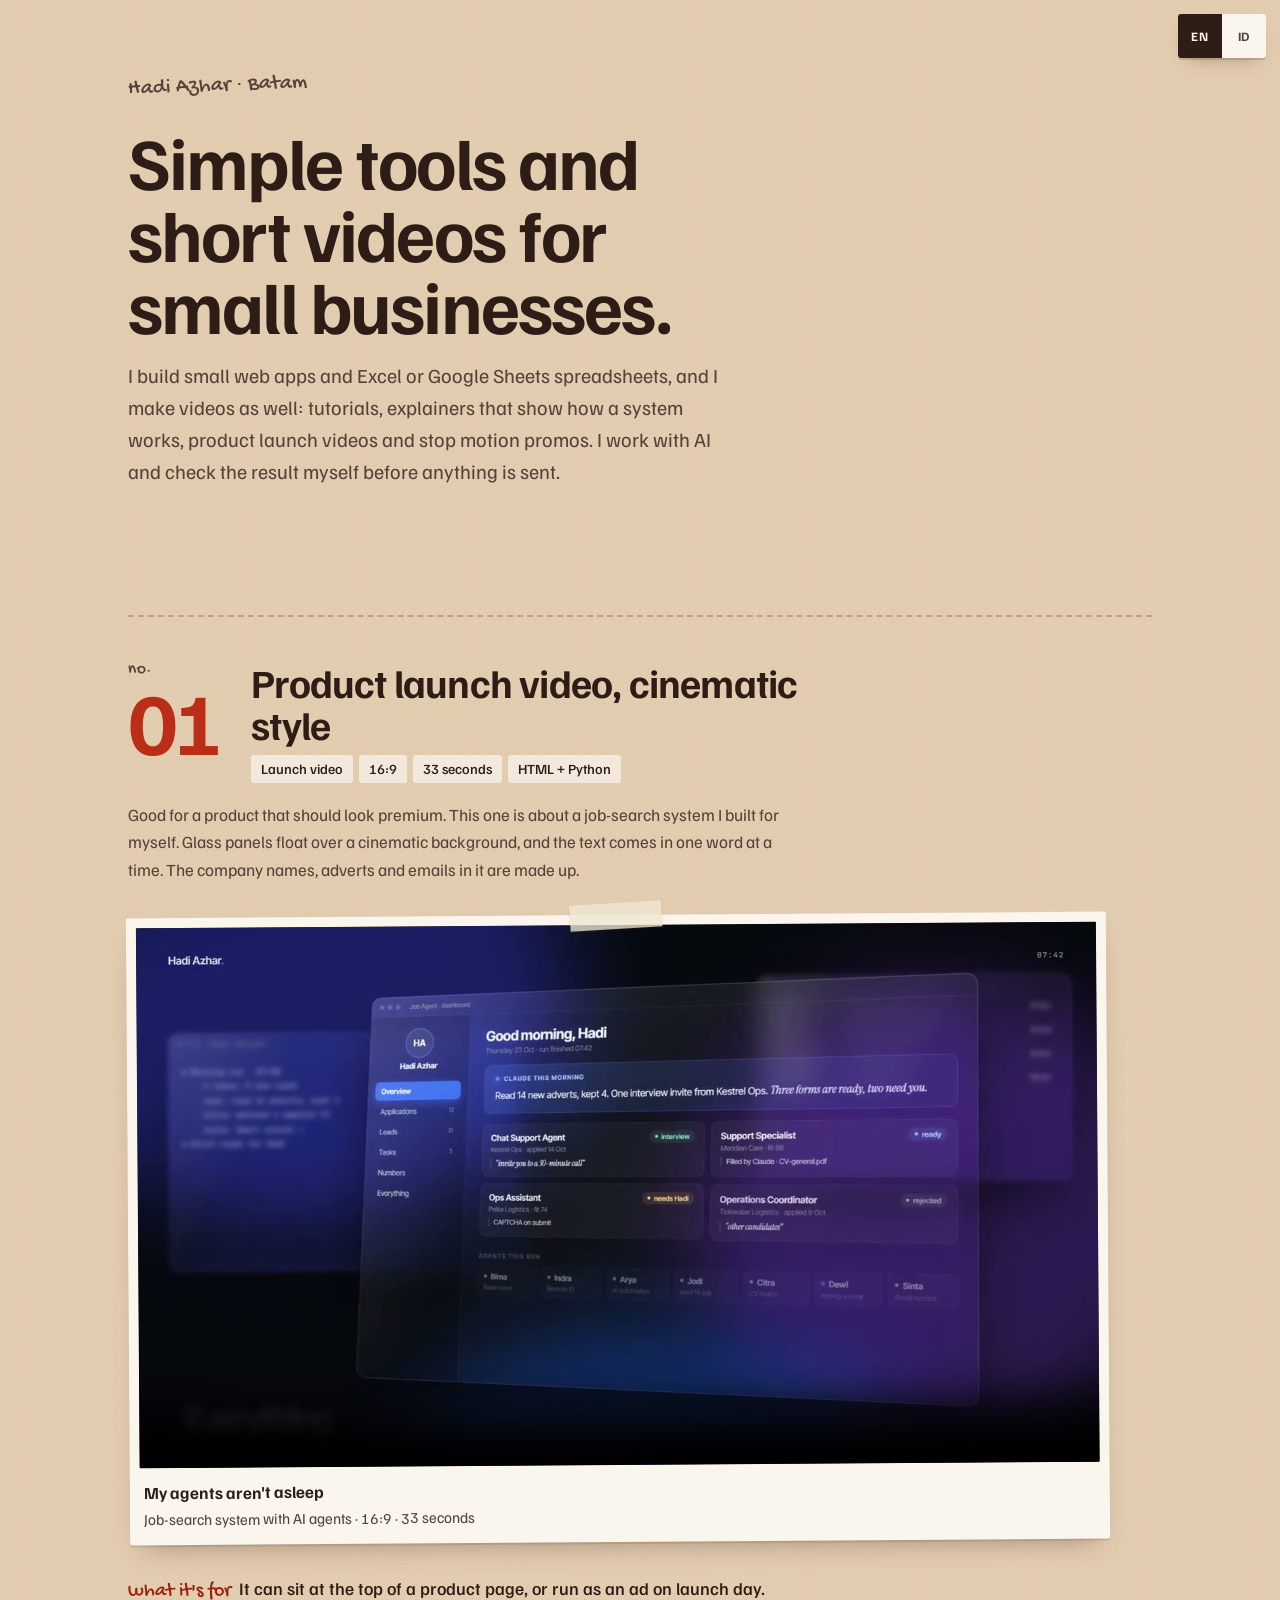
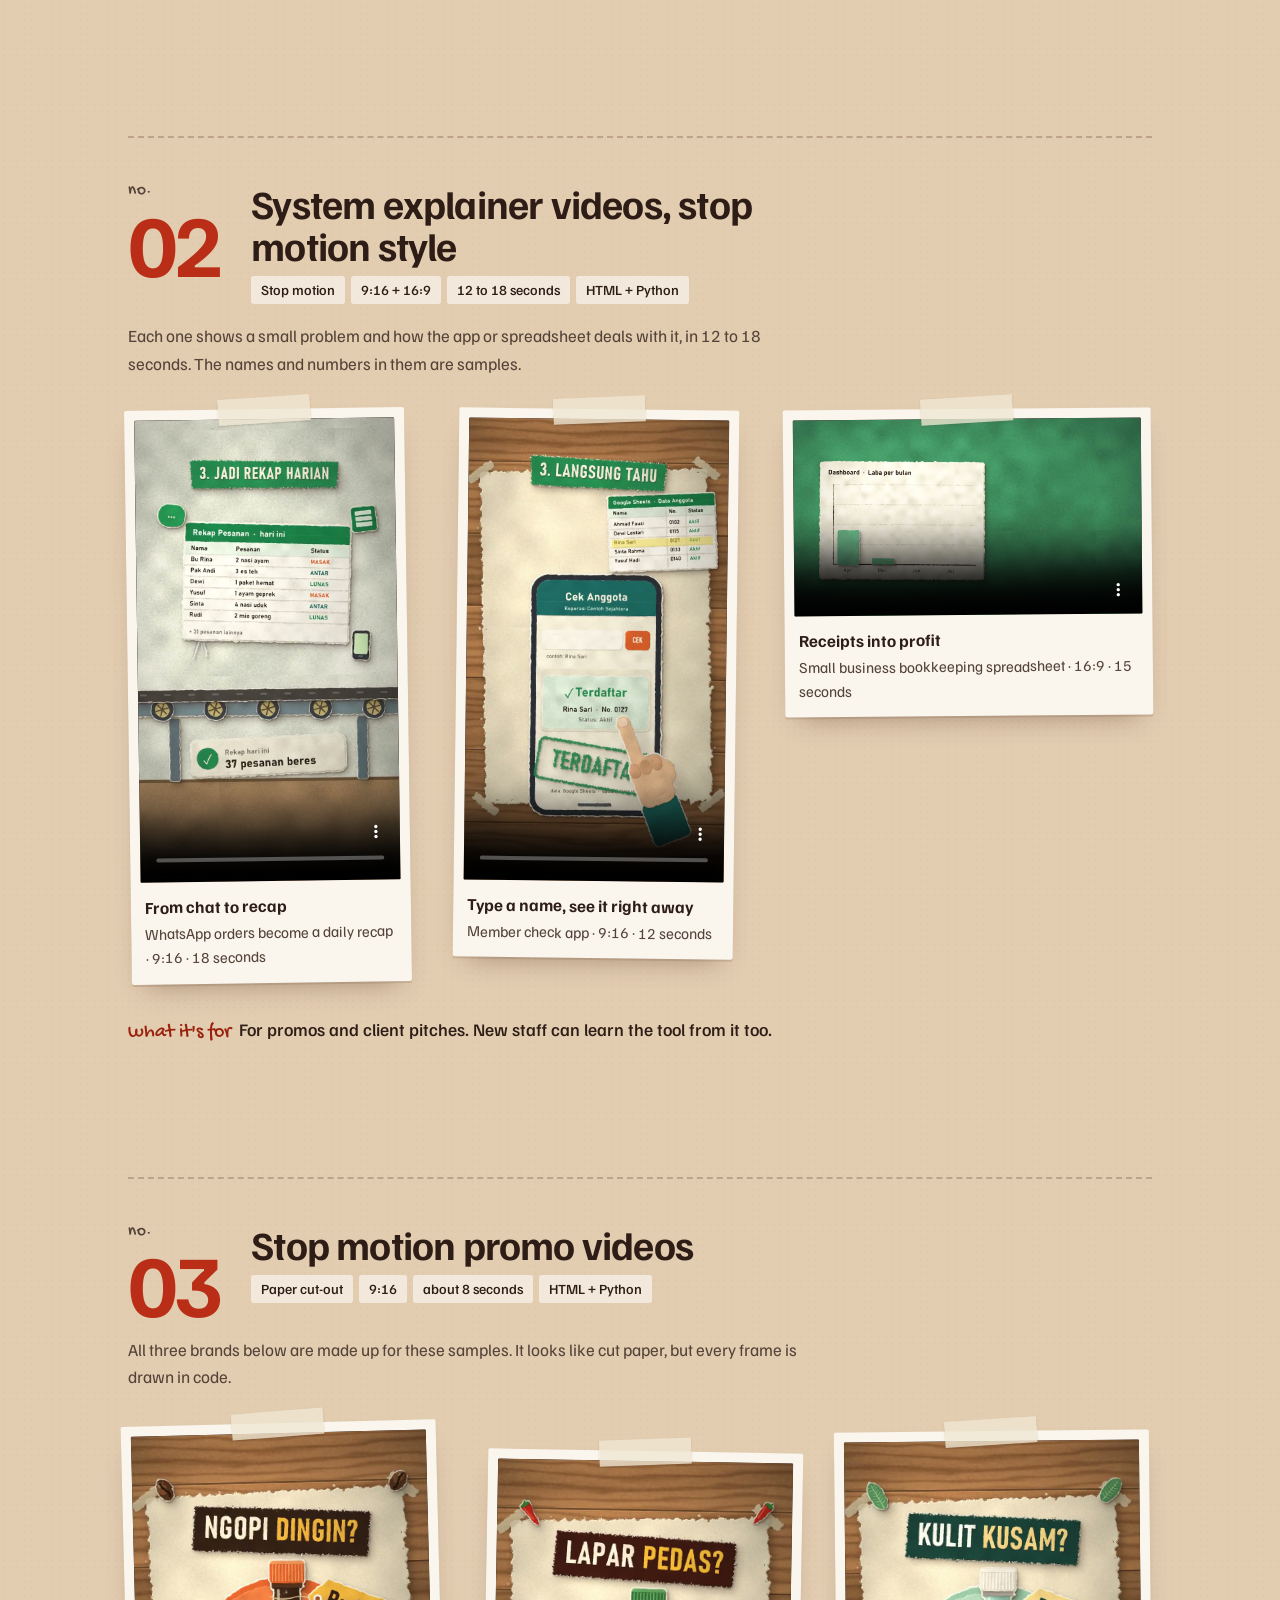
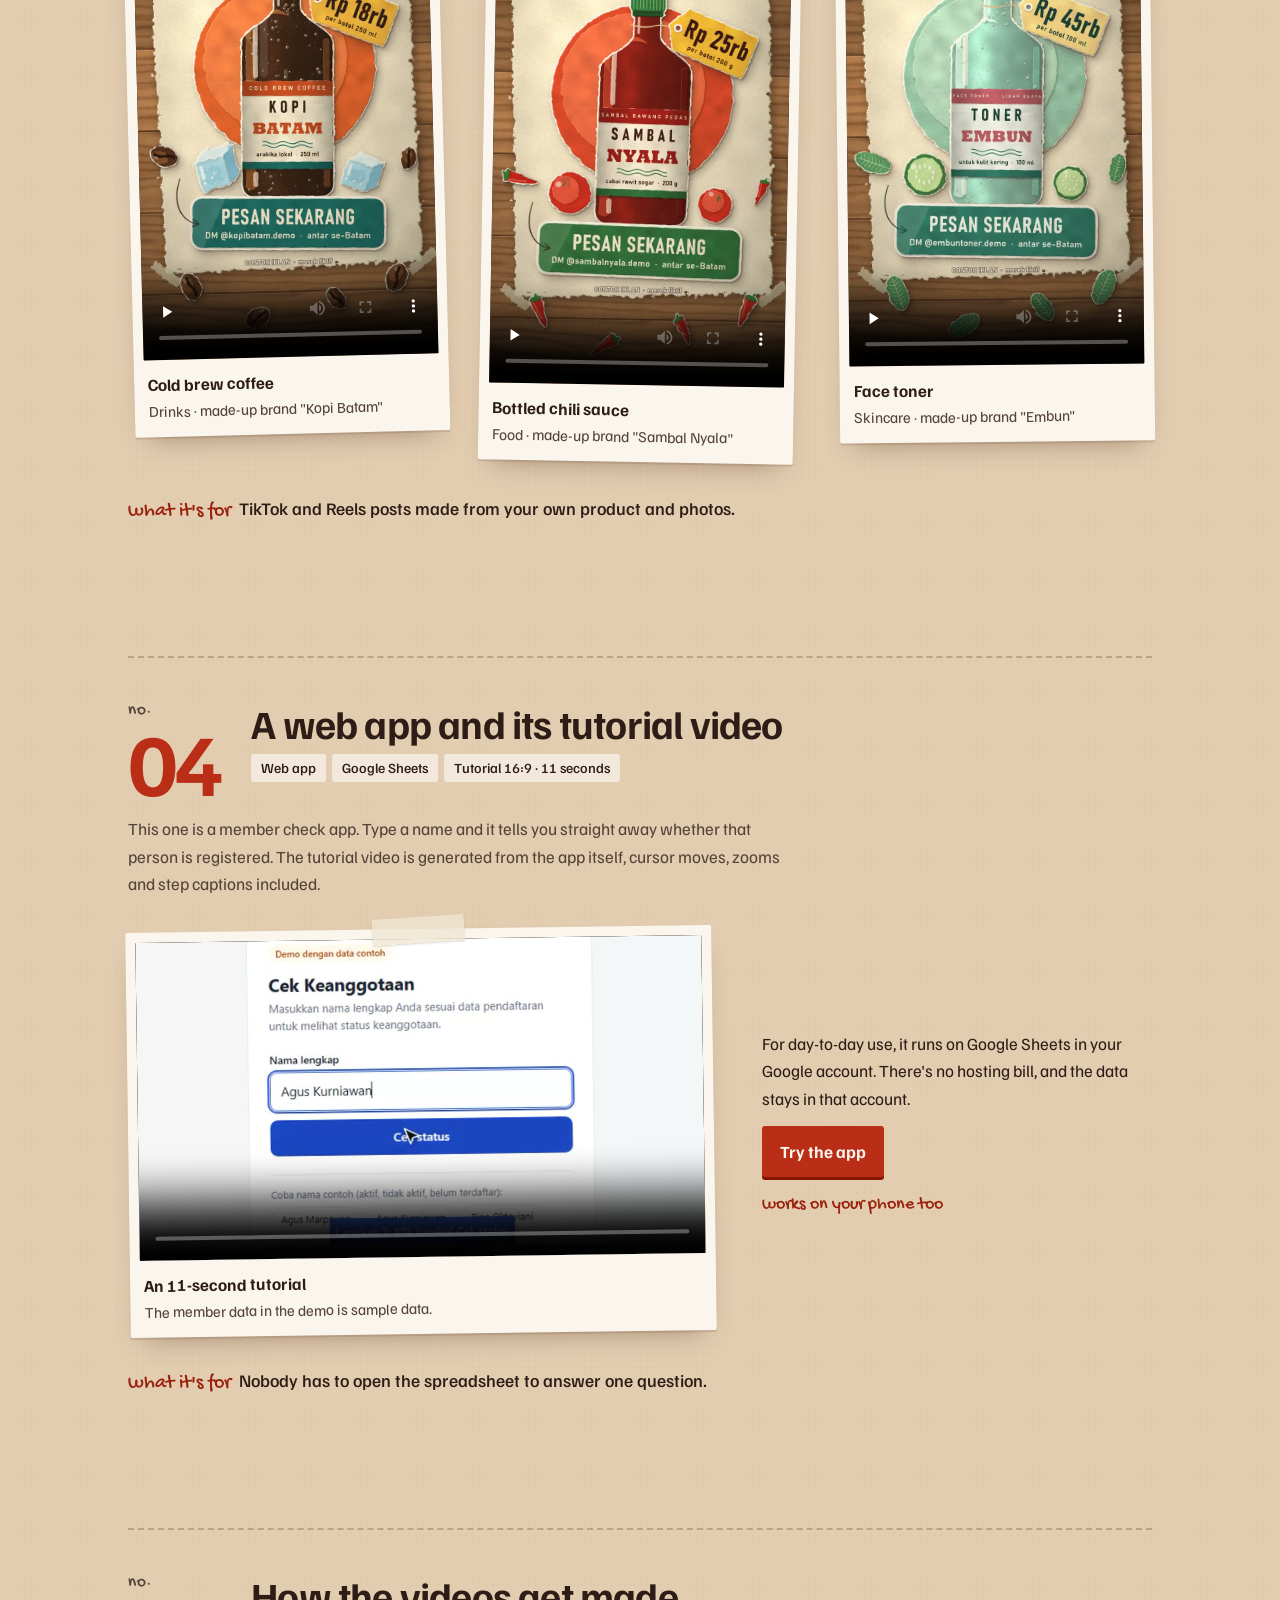
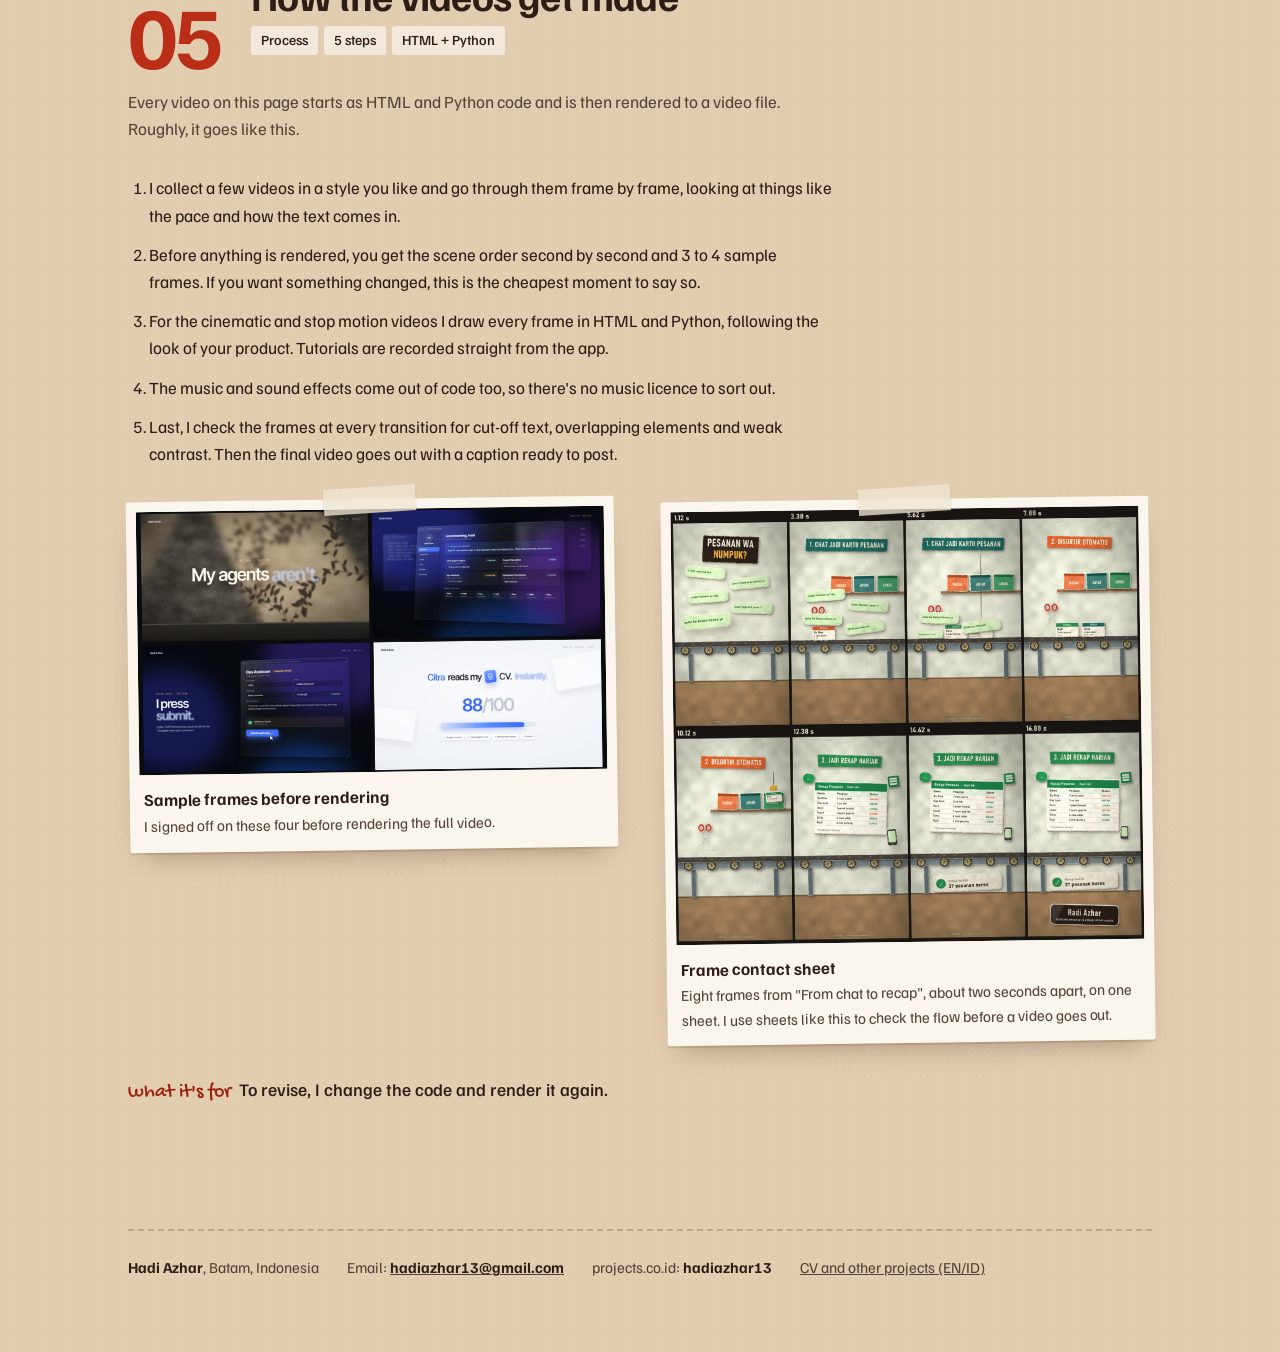
==== commit ab84ea77: "Portofolio: tulisan EN/ID ditulis ulang supaya kurang kesan AI, chip layanan dan kata merah dibuang," ====
--- a/index.html
+++ b/index.html
@@ -59,10 +59,7 @@
 header.top{display:grid;gap:18px;max-width:46rem;padding-right:6.5rem}
 .name{font-family:"Gochi Hand",cursive;font-size:1.35rem;color:var(--ink-2);transform:rotate(-2deg);transform-origin:left}
 h1{margin:0;font-weight:700;font-size:clamp(2.3rem,7vw,4.6rem);line-height:.98;letter-spacing:-.025em}
-h1 mark{background:none;color:var(--tomato)}
 .lede{margin:0;font-size:clamp(1.05rem,2.2vw,1.25rem);color:var(--ink-2);max-width:38rem}
-.chips{display:flex;flex-wrap:wrap;gap:8px;margin:4px 0 0;padding:0;list-style:none}
-.chips li{background:var(--paper);padding:6px 12px;border-radius:3px;font-weight:500;font-size:.95rem;box-shadow:0 1px 0 oklch(0.6 0.05 60 / .35)}
 
 /* Each project is its own block: number, title, meta line, big media, one line on what it is for. */
 .proj{margin-top:clamp(64px,10vw,128px);padding-top:clamp(28px,4vw,44px);border-top:2px dashed oklch(0.6 0.05 60 / .5)}
@@ -108,7 +105,6 @@
 .clip img{display:block;width:100%;height:auto;border-radius:1px}
 .steps{max-width:44rem;margin:0 0 32px;padding-left:1.3rem}
 .steps li{margin:0 0 12px}
-.steps b{display:block}
 .work.bts{grid-template-columns:1fr 1fr;align-items:start}
 @media (max-width:760px){.work.bts{grid-template-columns:1fr}}
 @media (max-width:520px){header.top{padding-right:0;padding-top:40px}.proj-head{grid-template-columns:1fr}.proj-num{font-size:3rem}}
@@ -123,16 +119,8 @@
 <div class="wrap">
   <header class="top">
     <span class="name">Hadi Azhar · Batam</span>
-    <h1><span data-l="id">Alat kecil yang bikin usaha kecil <mark>lebih rapi.</mark></span><span data-l="en">Small tools that keep a small business <mark>organised.</mark></span></h1>
-    <p class="lede"><span data-l="id">Saya membuat aplikasi web sederhana, spreadsheet Excel atau Google Sheets, video tutorial, dan video promo stop motion. Saya kerjakan dengan bantuan AI, lalu saya cek ulang sebelum dikirim.</span><span data-l="en">I build simple web apps, Excel or Google Sheets spreadsheets, tutorial videos and stop motion promo videos. I work with AI, then check everything again before it goes out.</span></p>
-    <ul class="chips">
-      <li><span data-l="id">Aplikasi web kecil</span><span data-l="en">Small web apps</span></li>
-      <li>Excel &amp; Google Sheets</li>
-      <li><span data-l="id">Video tutorial</span><span data-l="en">Tutorial videos</span></li>
-      <li><span data-l="id">Video penjelas sistem</span><span data-l="en">System explainer videos</span></li>
-      <li><span data-l="id">Video peluncuran produk</span><span data-l="en">Product launch videos</span></li>
-      <li><span data-l="id">Video promo stop motion</span><span data-l="en">Stop motion promo videos</span></li>
-    </ul>
+    <h1><span data-l="id">Alat sederhana dan video pendek buat usaha kecil.</span><span data-l="en">Simple tools and short videos for small businesses.</span></h1>
+    <p class="lede"><span data-l="id">Saya bikin aplikasi web kecil dan spreadsheet Excel atau Google Sheets. Videonya juga saya yang bikin, mulai dari tutorial, penjelas cara kerja sistem, video peluncuran produk, sampai promo stop motion. Saya kerjakan pakai bantuan AI, dan sebelum dikirim hasilnya saya cek sendiri.</span><span data-l="en">I build small web apps and Excel or Google Sheets spreadsheets, and I make videos as well: tutorials, explainers that show how a system works, product launch videos and stop motion promos. I work with AI and check the result myself before anything is sent.</span></p>
   </header>
   <main>
 
@@ -149,14 +137,14 @@
         </ul>
       </div>
     </div>
-    <p class="sub"><span data-l="id">Untuk produk yang ingin tampil premium: latar sinematik, panel kaca yang melayang, teks yang muncul kata per kata. Contoh ini menceritakan sistem cari kerja buatan saya sendiri. Nama perusahaan, iklan, dan email di dalamnya rekaan.</span><span data-l="en">For products that want to look premium: a cinematic backdrop, floating glass panels, text that appears word by word. This one tells the story of a job-search system I built for myself. The company names, adverts and emails in it are made up.</span></p>
+    <p class="sub"><span data-l="id">Cocok buat produk yang mau kelihatan premium. Yang ini cerita soal sistem cari kerja yang saya bikin buat diri sendiri. Panel kacanya melayang di atas latar sinematik, dan teksnya muncul satu kata demi satu kata. Nama perusahaan, iklan, dan email di dalamnya karangan.</span><span data-l="en">Good for a product that should look premium. This one is about a job-search system I built for myself. Glass panels float over a cinematic background, and the text comes in one word at a time. The company names, adverts and emails in it are made up.</span></p>
     <figure class="clip wide">
-      <video class="v169" controls playsinline preload="none" poster="media/job-agent-film.jpg" width="1280" height="720" aria-label="Video peluncuran produk gaya film tentang sistem cari kerja" data-aria-en="Cinematic product launch video about a job-search system">
+      <video class="v169" controls playsinline preload="none" poster="media/job-agent-poster.jpg" width="1280" height="720" aria-label="Video peluncuran produk gaya film tentang sistem cari kerja" data-aria-en="Cinematic product launch video about a job-search system">
         <source src="media/job-agent-film.mp4" type="video/mp4">
       </video>
-      <figcaption><b>My agents aren't asleep</b><span data-l="id">Sistem cari kerja dengan agen AI · 16:9 · 33 detik</span><span data-l="en">Job-search system with AI agents · 16:9 · 33 seconds</span></figcaption>
+      <figcaption><b lang="en">My agents aren't asleep</b><span data-l="id">Sistem cari kerja pakai agen AI · videonya berbahasa Inggris · 16:9 · 33 detik</span><span data-l="en">Job-search system with AI agents · 16:9 · 33 seconds</span></figcaption>
     </figure>
-    <p class="use"><span class="tag"><span data-l="id">kegunaan</span><span data-l="en">what it's for</span></span><span data-l="id">Video pembuka untuk halaman produk, iklan, atau unggahan peluncuran.</span><span data-l="en">An opening video for a product page, an ad, or a launch post.</span></p>
+    <p class="use"><span class="tag"><span data-l="id">kegunaan</span><span data-l="en">what it's for</span></span><span data-l="id">Bisa dipasang paling atas di halaman produk, atau dipakai buat iklan pas hari peluncuran.</span><span data-l="en">It can sit at the top of a product page, or run as an ad on launch day.</span></p>
   </section>
 
   <section class="proj" aria-labelledby="ex">
@@ -172,28 +160,28 @@
         </ul>
       </div>
     </div>
-    <p class="sub"><span data-l="id">Cara kerja aplikasi atau spreadsheet diceritakan dalam 12 sampai 18 detik, dari masalahnya sampai hasilnya. Nama dan angka di video ini cuma contoh.</span><span data-l="en">How an app or a spreadsheet works, told in 12 to 18 seconds, from the problem to the result. Names and numbers in these videos are only samples.</span></p>
+    <p class="sub"><span data-l="id">Tiap video memperlihatkan satu masalah kecil, lalu cara aplikasi atau spreadsheet-nya membereskannya, dalam 12 sampai 18 detik. Nama dan angka di dalamnya cuma contoh.</span><span data-l="en">Each one shows a small problem and how the app or spreadsheet deals with it, in 12 to 18 seconds. The names and numbers in them are samples.</span></p>
     <div class="work ex">
       <figure class="clip">
         <video class="v916" controls playsinline preload="none" poster="media/explainer-c.jpg" width="720" height="1280" aria-label="Video penjelas alur pesanan WhatsApp ke rekap harian, gaya stop motion" data-aria-en="Stop motion explainer: WhatsApp orders turned into a daily recap">
           <source src="media/explainer-c.mp4" type="video/mp4">
         </video>
-        <figcaption><b><span data-l="id">Dari Chat ke Rekap</span><span data-l="en">From Chat to Recap</span></b><span data-l="id">Pesanan WhatsApp jadi rekap harian · 9:16 · 18 detik</span><span data-l="en">WhatsApp orders become a daily recap · 9:16 · 18 seconds</span></figcaption>
+        <figcaption><b><span data-l="id">Dari chat ke rekap</span><span data-l="en">From chat to recap</span></b><span data-l="id">Pesanan WhatsApp jadi rekap harian · 9:16 · 18 detik</span><span data-l="en">WhatsApp orders become a daily recap · 9:16 · 18 seconds</span></figcaption>
       </figure>
       <figure class="clip">
         <video class="v916" controls playsinline preload="none" poster="media/explainer-a.jpg" width="720" height="1280" aria-label="Video penjelas aplikasi cek data anggota, gaya stop motion" data-aria-en="Stop motion explainer for a member check app">
           <source src="media/explainer-a.mp4" type="video/mp4">
         </video>
-        <figcaption><b><span data-l="id">Ketik Nama, Langsung Tahu</span><span data-l="en">Type a Name, Know Right Away</span></b><span data-l="id">Aplikasi cek data anggota · 9:16 · 12 detik</span><span data-l="en">Member check app · 9:16 · 12 seconds</span></figcaption>
+        <figcaption><b><span data-l="id">Ketik nama, langsung tahu</span><span data-l="en">Type a name, see it right away</span></b><span data-l="id">Aplikasi cek data anggota · 9:16 · 12 detik</span><span data-l="en">Member check app · 9:16 · 12 seconds</span></figcaption>
       </figure>
       <figure class="clip">
         <video class="v169" controls playsinline preload="none" poster="media/explainer-b.jpg" width="1280" height="720" aria-label="Video penjelas spreadsheet pembukuan UMKM, gaya stop motion" data-aria-en="Stop motion explainer for a small business bookkeeping spreadsheet">
           <source src="media/explainer-b.mp4" type="video/mp4">
         </video>
-        <figcaption><b><span data-l="id">Struk Jadi Laba</span><span data-l="en">Receipts Into Profit</span></b><span data-l="id">Spreadsheet pembukuan UMKM · 16:9 · 15 detik</span><span data-l="en">Small business bookkeeping spreadsheet · 16:9 · 15 seconds</span></figcaption>
-      </figure>
-    </div>
-    <p class="use"><span class="tag"><span data-l="id">kegunaan</span><span data-l="en">what it's for</span></span><span data-l="id">Promosi, onboarding, atau presentasi ke klien.</span><span data-l="en">Promotion, onboarding, or a pitch to a client.</span></p>
+        <figcaption><b><span data-l="id">Struk jadi laba</span><span data-l="en">Receipts into profit</span></b><span data-l="id">Spreadsheet pembukuan UMKM · 16:9 · 15 detik</span><span data-l="en">Small business bookkeeping spreadsheet · 16:9 · 15 seconds</span></figcaption>
+      </figure>
+    </div>
+    <p class="use"><span class="tag"><span data-l="id">kegunaan</span><span data-l="en">what it's for</span></span><span data-l="id">Buat promosi dan presentasi ke klien. Staf baru juga bisa belajar alatnya dari video ini.</span><span data-l="en">For promos and client pitches. New staff can learn the tool from it too.</span></p>
   </section>
 
   <section class="proj" aria-labelledby="sm">
@@ -209,7 +197,7 @@
         </ul>
       </div>
     </div>
-    <p class="sub"><span data-l="id">Gaya potongan kertas, sekitar 8 detik, format vertikal 9:16. Ketiga merek di bawah ini fiktif, sengaja dibuat untuk contoh.</span><span data-l="en">Paper cut-out style, about 8 seconds, vertical 9:16. All three brands below are made up for these samples.</span></p>
+    <p class="sub"><span data-l="id">Ketiga merek di bawah ini karangan saya, sengaja dibikin buat contoh. Kelihatannya kayak potongan kertas, tapi semuanya digambar pakai kode.</span><span data-l="en">All three brands below are made up for these samples. It looks like cut paper, but every frame is drawn in code.</span></p>
     <div class="reels">
       <figure class="clip">
         <video class="v916" controls playsinline preload="none" poster="media/kopi.jpg" aria-label="Video promo stop motion Kopi Batam, merek fiktif" data-aria-en="Stop motion promo for Kopi Batam, a made-up brand" width="720" height="1280">
@@ -230,7 +218,7 @@
         <figcaption><b><span data-l="id">Toner wajah</span><span data-l="en">Face toner</span></b><span data-l="id">Perawatan kulit · merek fiktif "Embun"</span><span data-l="en">Skincare · made-up brand "Embun"</span></figcaption>
       </figure>
     </div>
-    <p class="use"><span class="tag"><span data-l="id">kegunaan</span><span data-l="en">what it's for</span></span><span data-l="id">Konten TikTok dan Reels dari produk dan foto Anda sendiri.</span><span data-l="en">TikTok and Reels content made from your own product and photos.</span></p>
+    <p class="use"><span class="tag"><span data-l="id">kegunaan</span><span data-l="en">what it's for</span></span><span data-l="id">Konten TikTok dan Reels, dibikin pakai produk dan foto sendiri.</span><span data-l="en">TikTok and Reels posts made from your own product and photos.</span></p>
   </section>
 
   <section class="proj" aria-labelledby="app">
@@ -245,7 +233,7 @@
         </ul>
       </div>
     </div>
-    <p class="sub"><span data-l="id">Contoh aplikasi cek data anggota: ketik nama, langsung tahu terdaftar atau belum. Videonya dibuat otomatis dari aplikasinya, lengkap dengan kursor, zoom, dan teks langkah.</span><span data-l="en">A sample member check app: type a name and see straight away whether that person is registered. The video is generated automatically from the app itself, with the cursor, zooms and step captions.</span></p>
+    <p class="sub"><span data-l="id">Contohnya aplikasi cek data anggota. Ketik nama, langsung kelihatan orangnya sudah terdaftar atau belum. Video tutorialnya dibikin otomatis dari aplikasi itu, termasuk gerak kursor, zoom, dan teks tiap langkahnya.</span><span data-l="en">This one is a member check app. Type a name and it tells you straight away whether that person is registered. The tutorial video is generated from the app itself, cursor moves, zooms and step captions included.</span></p>
     <div class="work">
       <figure class="clip">
         <video class="v169" controls playsinline preload="none" poster="media/tutorial.jpg" aria-label="Video tutorial aplikasi cek data anggota" data-aria-en="Tutorial video for the member check app" width="1280" height="720">
@@ -254,19 +242,19 @@
         <figcaption><b><span data-l="id">Tutorial 11 detik</span><span data-l="en">An 11-second tutorial</span></b><span data-l="id">Data anggota di demo adalah data contoh.</span><span data-l="en">The member data in the demo is sample data.</span></figcaption>
       </figure>
       <div>
-        <p><span data-l="id">Versi aslinya pakai Google Sheets di akun pemilik data. Jadi tidak ada biaya hosting, dan datanya tetap di tangan Anda.</span><span data-l="en">The real version runs on Google Sheets in the data owner's own account. So there is no hosting bill, and the data stays in your hands.</span></p>
+        <p><span data-l="id">Kalau dipakai beneran, aplikasinya jalan di Google Sheets, di akun Google milik sendiri. Tidak ada biaya hosting, dan datanya tetap di akun itu.</span><span data-l="en">For day-to-day use, it runs on Google Sheets in your Google account. There's no hosting bill, and the data stays in that account.</span></p>
         <p><a class="btn" href="https://hadi-azhar.github.io/cek-anggota-demo/"><span data-l="id">Coba aplikasinya</span><span data-l="en">Try the app</span></a></p>
         <p class="note"><span data-l="id">bisa dicoba dari HP</span><span data-l="en">works on your phone too</span></p>
       </div>
     </div>
-    <p class="use"><span class="tag"><span data-l="id">kegunaan</span><span data-l="en">what it's for</span></span><span data-l="id">Admin tidak perlu buka spreadsheet untuk menjawab satu pertanyaan.</span><span data-l="en">Nobody has to open the spreadsheet to answer one question.</span></p>
+    <p class="use"><span class="tag"><span data-l="id">kegunaan</span><span data-l="en">what it's for</span></span><span data-l="id">Admin nggak perlu buka spreadsheet cuma buat jawab satu pertanyaan.</span><span data-l="en">Nobody has to open the spreadsheet to answer one question.</span></p>
   </section>
 
   <section class="proj" aria-labelledby="bts">
     <div class="proj-head">
       <span class="proj-num" aria-hidden="true"><small>no.</small>05</span>
       <div>
-        <h2 id="bts"><span data-l="id">Di balik layar: cara videonya dibuat</span><span data-l="en">Behind the scenes: how the videos are made</span></h2>
+        <h2 id="bts"><span data-l="id">Cara videonya dibikin</span><span data-l="en">How the videos get made</span></h2>
         <ul class="meta">
           <li><span data-l="id">Proses kerja</span><span data-l="en">Process</span></li>
           <li><span data-l="id">5 langkah</span><span data-l="en">5 steps</span></li>
@@ -274,25 +262,25 @@
         </ul>
       </div>
     </div>
-    <p class="sub"><span data-l="id">Semua video di halaman ini dibuat dengan kode, bukan rekam layar atau aplikasi edit video.</span><span data-l="en">Every video on this page is made with code, not with screen recording or a video editor.</span></p>
+    <p class="sub"><span data-l="id">Semua video di halaman ini awalnya kode HTML dan Python, terus dirender jadi file video. Urutannya kira-kira begini.</span><span data-l="en">Every video on this page starts as HTML and Python code and is then rendered to a video file. Roughly, it goes like this.</span></p>
     <ol class="steps">
-      <li><b><span data-l="id">Pelajari brief dan referensi.</span><span data-l="en">Study the brief and references.</span></b> <span data-l="id">Saya kumpulkan beberapa video yang gayanya Anda suka, lalu saya pelajari per frame: tempo, cara teks muncul, transisi.</span><span data-l="en">I collect a few videos in a style you like and study them frame by frame: pacing, how the text comes in, transitions.</span></li>
-      <li><b><span data-l="id">Storyboard dan gambar contoh.</span><span data-l="en">Storyboard and sample frames.</span></b> <span data-l="id">Sebelum render, Anda dapat urutan adegan per detik dan 3 sampai 4 gambar contoh. Revisi di tahap ini paling murah.</span><span data-l="en">Before rendering, you get the scene order second by second and 3 to 4 sample frames. Changes are cheapest at this stage.</span></li>
-      <li><b><span data-l="id">Bangun adegan dengan kode.</span><span data-l="en">Build the scenes in code.</span></b> <span data-l="id">Tiap frame digambar dari kode (HTML dan Python), memakai tampilan produk Anda sendiri, bukan template.</span><span data-l="en">Every frame is drawn from code (HTML and Python), using the look of your own product, not a template.</span></li>
-      <li><b><span data-l="id">Musik dan efek suara.</span><span data-l="en">Music and sound effects.</span></b> <span data-l="id">Dibuat sendiri dari kode, jadi tidak ada urusan lisensi musik.</span><span data-l="en">Also made from code, so there is no music licence to worry about.</span></li>
-      <li><b><span data-l="id">Cek per frame, lalu kirim.</span><span data-l="en">Check every frame, then deliver.</span></b> <span data-l="id">Teks terpotong, tumpukan, dan kontras dicek di titik-titik transisi sebelum video final dikirim, lengkap dengan teks siap posting.</span><span data-l="en">Cut-off text, overlaps and contrast are checked at every transition before the final video goes out, together with a caption ready to post.</span></li>
+      <li><span data-l="id">Saya kumpulkan beberapa contoh video dengan gaya yang diinginkan, lalu saya bedah per frame, misalnya temponya atau cara teksnya muncul.</span><span data-l="en">I collect a few videos in a style you like and go through them frame by frame, looking at things like the pace and how the text comes in.</span></li>
+      <li><span data-l="id">Sebelum render, urutan adegan per detik plus 3 sampai 4 gambar contoh saya kirim dulu. Kalau mau ganti sesuatu, paling murah di tahap ini.</span><span data-l="en">Before anything is rendered, you get the scene order second by second and 3 to 4 sample frames. If you want something changed, this is the cheapest moment to say so.</span></li>
+      <li><span data-l="id">Untuk video gaya film dan stop motion, tiap frame saya gambar pakai HTML dan Python, mengikuti tampilan produknya. Video tutorial direkam langsung dari aplikasinya.</span><span data-l="en">For the cinematic and stop motion videos I draw every frame in HTML and Python, following the look of your product. Tutorials are recorded straight from the app.</span></li>
+      <li><span data-l="id">Musik dan efek suaranya juga keluar dari kode, jadi tidak perlu ngurus lisensi musik.</span><span data-l="en">The music and sound effects come out of code too, so there's no music licence to sort out.</span></li>
+      <li><span data-l="id">Terakhir, frame di tiap titik transisi saya cek satu-satu, cari teks yang kepotong, elemen yang saling numpuk, atau kontras yang kurang. Setelah beres, video final saya kirim bareng caption yang siap diposting.</span><span data-l="en">Last, I check the frames at every transition for cut-off text, overlapping elements and weak contrast. Then the final video goes out with a caption ready to post.</span></li>
     </ol>
     <div class="work bts">
       <figure class="clip">
-        <img src="media/bts-styleframe.jpg" alt="Empat gambar contoh yang disetujui sebelum video film dirender" data-alt-en="Four sample frames approved before the cinematic video was rendered" width="1400" height="788" loading="lazy">
-        <figcaption><b><span data-l="id">Gambar contoh sebelum render</span><span data-l="en">Sample frames before rendering</span></b><span data-l="id">Disetujui dulu, baru video penuh dibuat.</span><span data-l="en">Approved first, then the full video is made.</span></figcaption>
-      </figure>
-      <figure class="clip">
-        <img src="media/bts-contact-c.jpg" alt="Lembar kontrol frame video stop motion Dari Chat ke Rekap" data-alt-en="Frame contact sheet for the stop motion video From Chat to Recap" width="1400" height="1290" loading="lazy">
-        <figcaption><b><span data-l="id">Lembar kontrol frame</span><span data-l="en">Frame contact sheet</span></b><span data-l="id">Cara saya mengecek alur dan cacat sebelum video dikirim.</span><span data-l="en">How I check the flow and catch flaws before a video goes out.</span></figcaption>
-      </figure>
-    </div>
-    <p class="use"><span class="tag"><span data-l="id">kegunaan</span><span data-l="en">what it's for</span></span><span data-l="id">Revisi cukup ubah kode, lalu render ulang.</span><span data-l="en">A revision means editing the code and rendering again, not starting over.</span></p>
+        <img src="media/bts-styleframe.jpg" alt="Empat gambar contoh yang disetujui sebelum video peluncuran dirender" data-alt-en="Four sample frames approved before the cinematic video was rendered" width="1400" height="788" loading="lazy">
+        <figcaption><b><span data-l="id">Gambar contoh sebelum render</span><span data-l="en">Sample frames before rendering</span></b><span data-l="id">Empat gambar ini saya setujui dulu, baru video penuhnya dirender.</span><span data-l="en">I signed off on these four before rendering the full video.</span></figcaption>
+      </figure>
+      <figure class="clip">
+        <img src="media/bts-contact-c.jpg" alt="Lembar kontrol frame video stop motion Dari chat ke rekap" data-alt-en="Frame contact sheet for the stop motion video From chat to recap" width="1400" height="1290" loading="lazy">
+        <figcaption><b><span data-l="id">Lembar kontrol frame</span><span data-l="en">Frame contact sheet</span></b><span data-l="id">Delapan frame dari video "Dari chat ke rekap", kira-kira tiap dua detik, dalam satu lembar. Lembar begini saya pakai buat ngecek alurnya sebelum video dikirim.</span><span data-l="en">Eight frames from "From chat to recap", about two seconds apart, on one sheet. I use sheets like this to check the flow before a video goes out.</span></figcaption>
+      </figure>
+    </div>
+    <p class="use"><span class="tag"><span data-l="id">kegunaan</span><span data-l="en">what it's for</span></span><span data-l="id">Revisi tinggal ubah kodenya, terus render ulang.</span><span data-l="en">To revise, I change the code and render it again.</span></p>
   </section>
   </main>
 
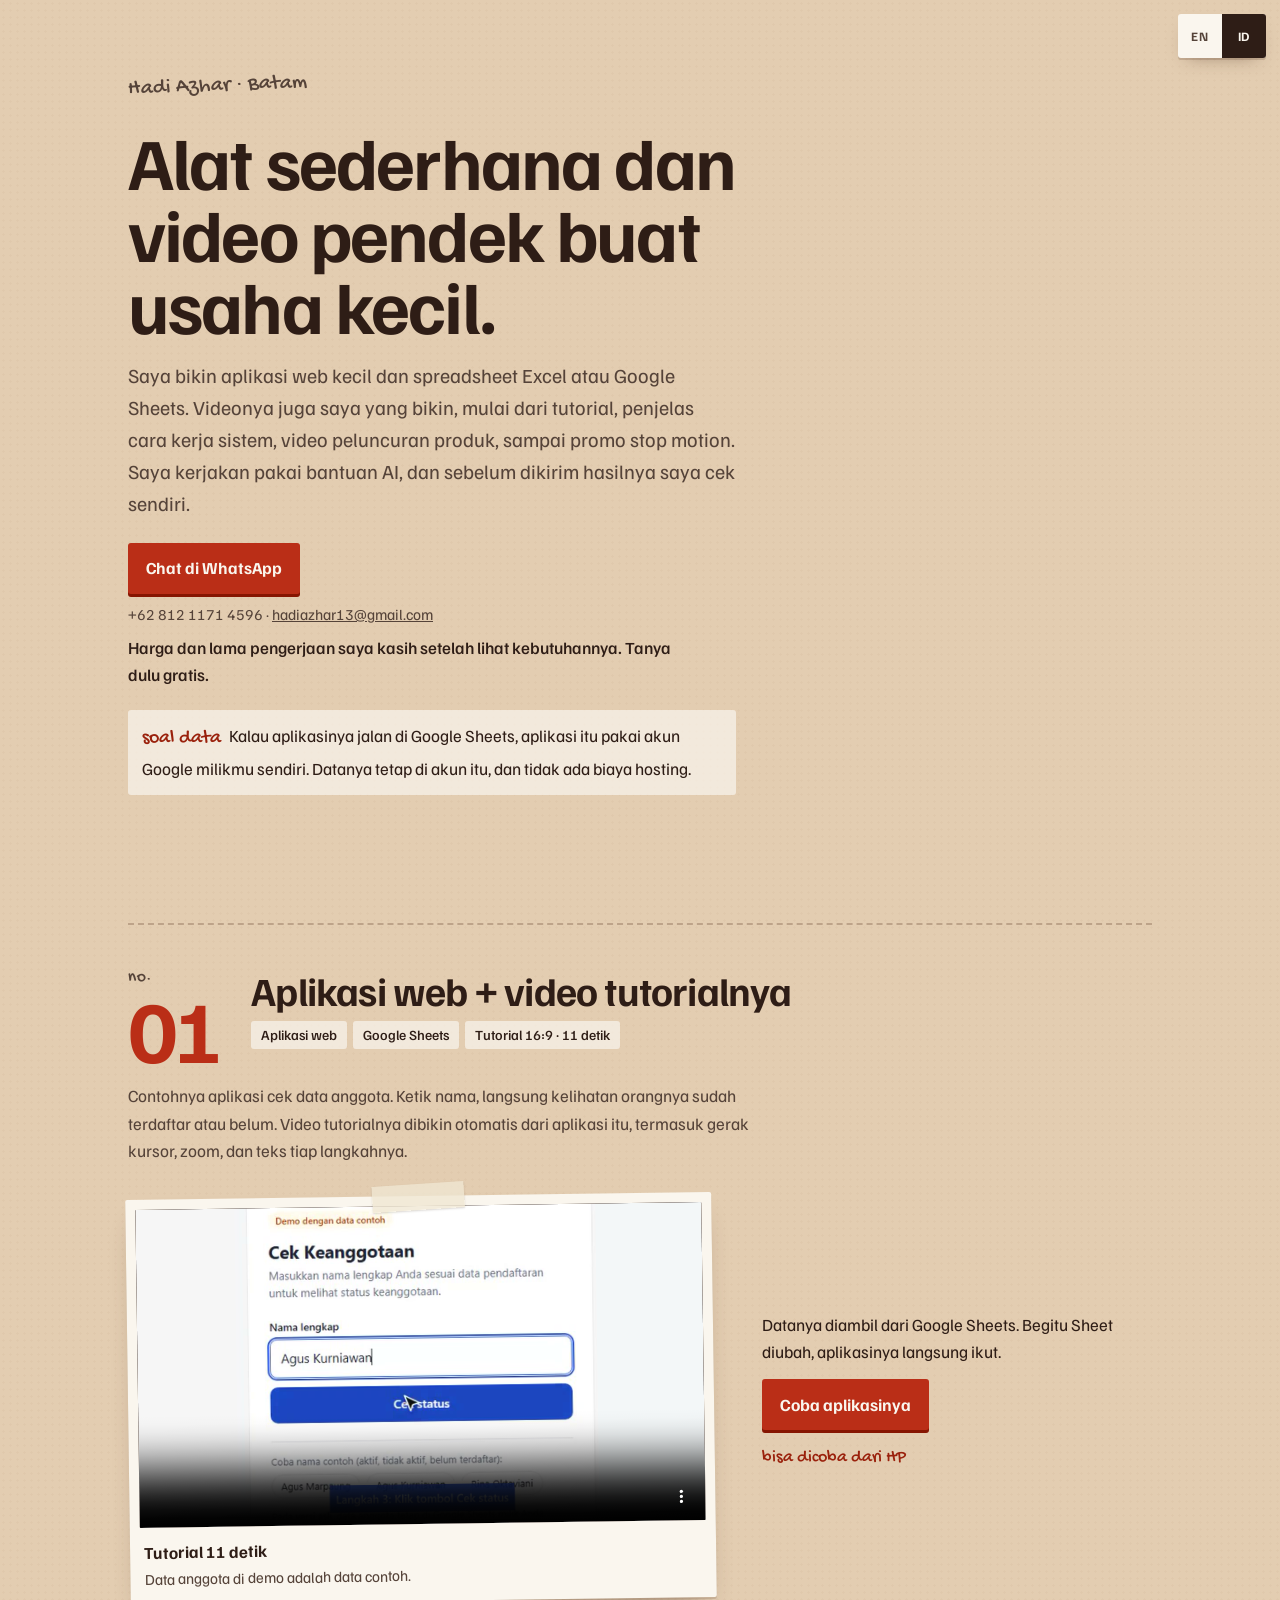
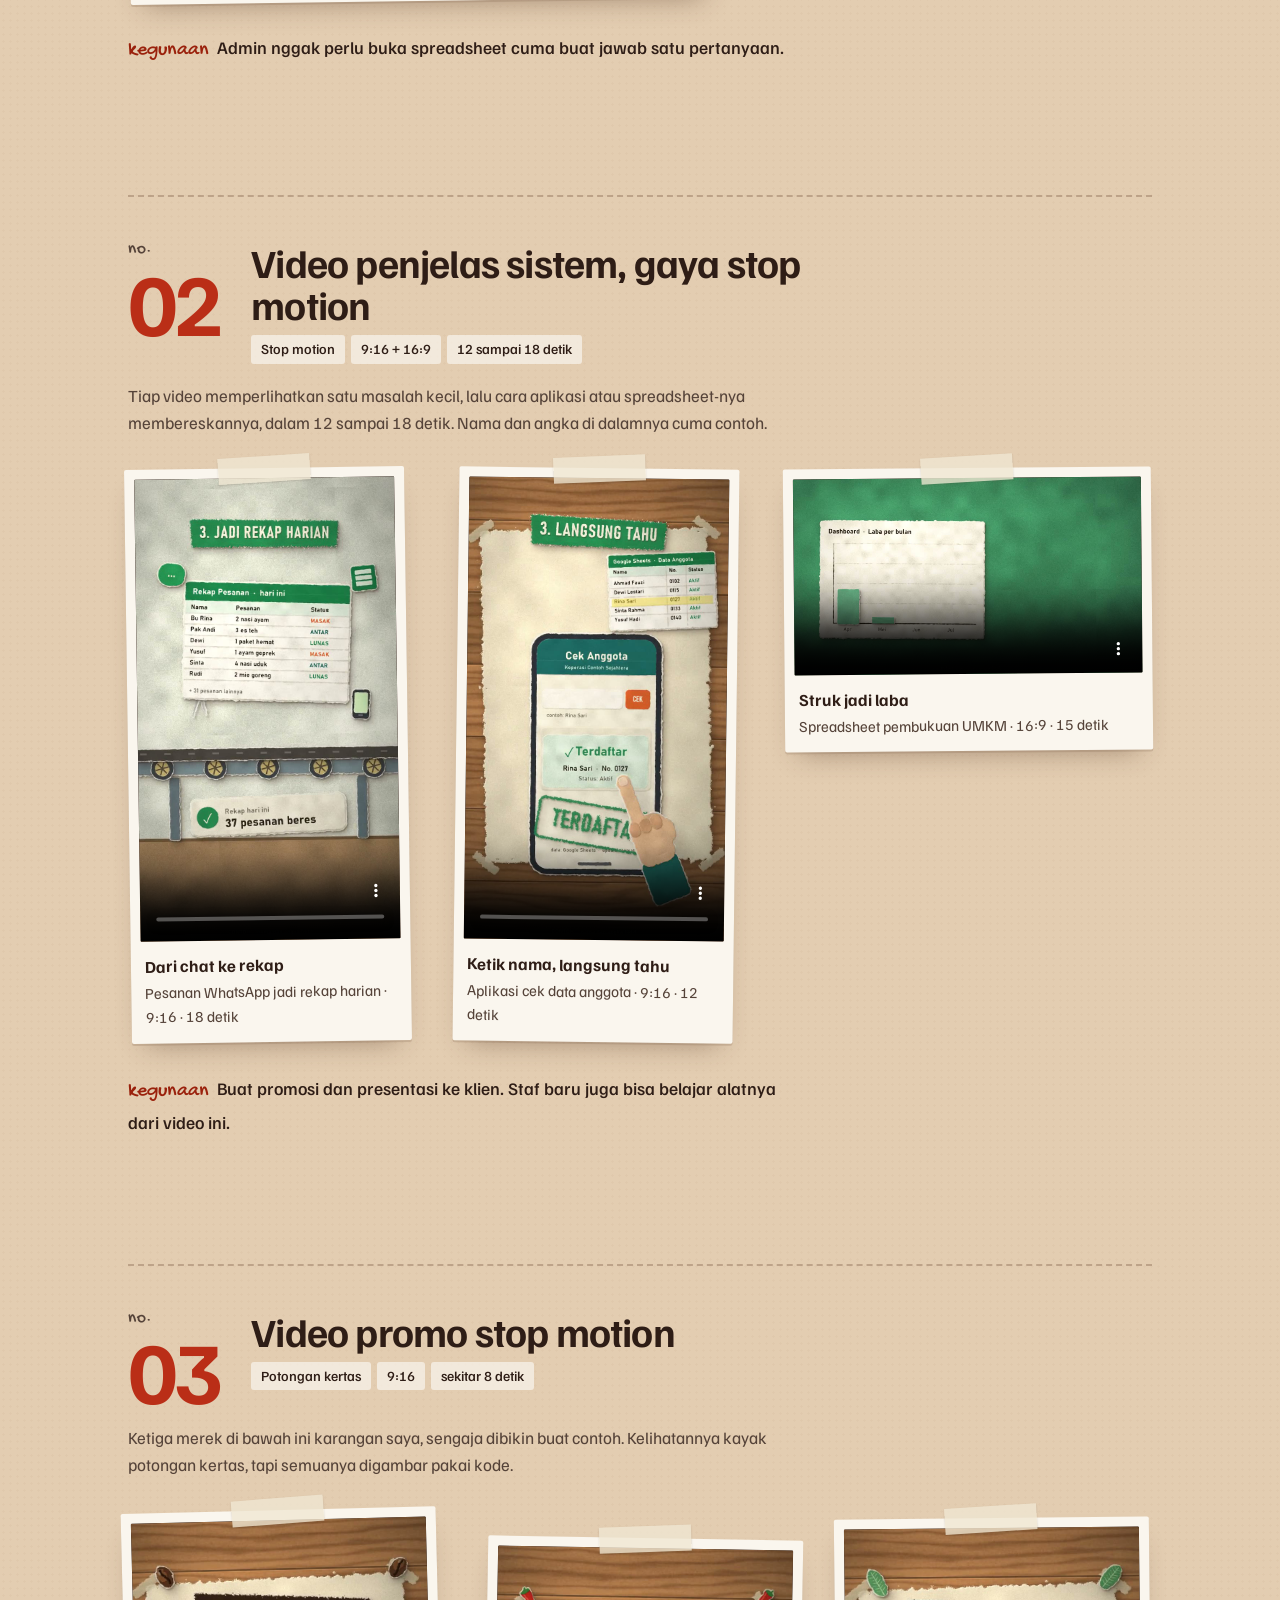
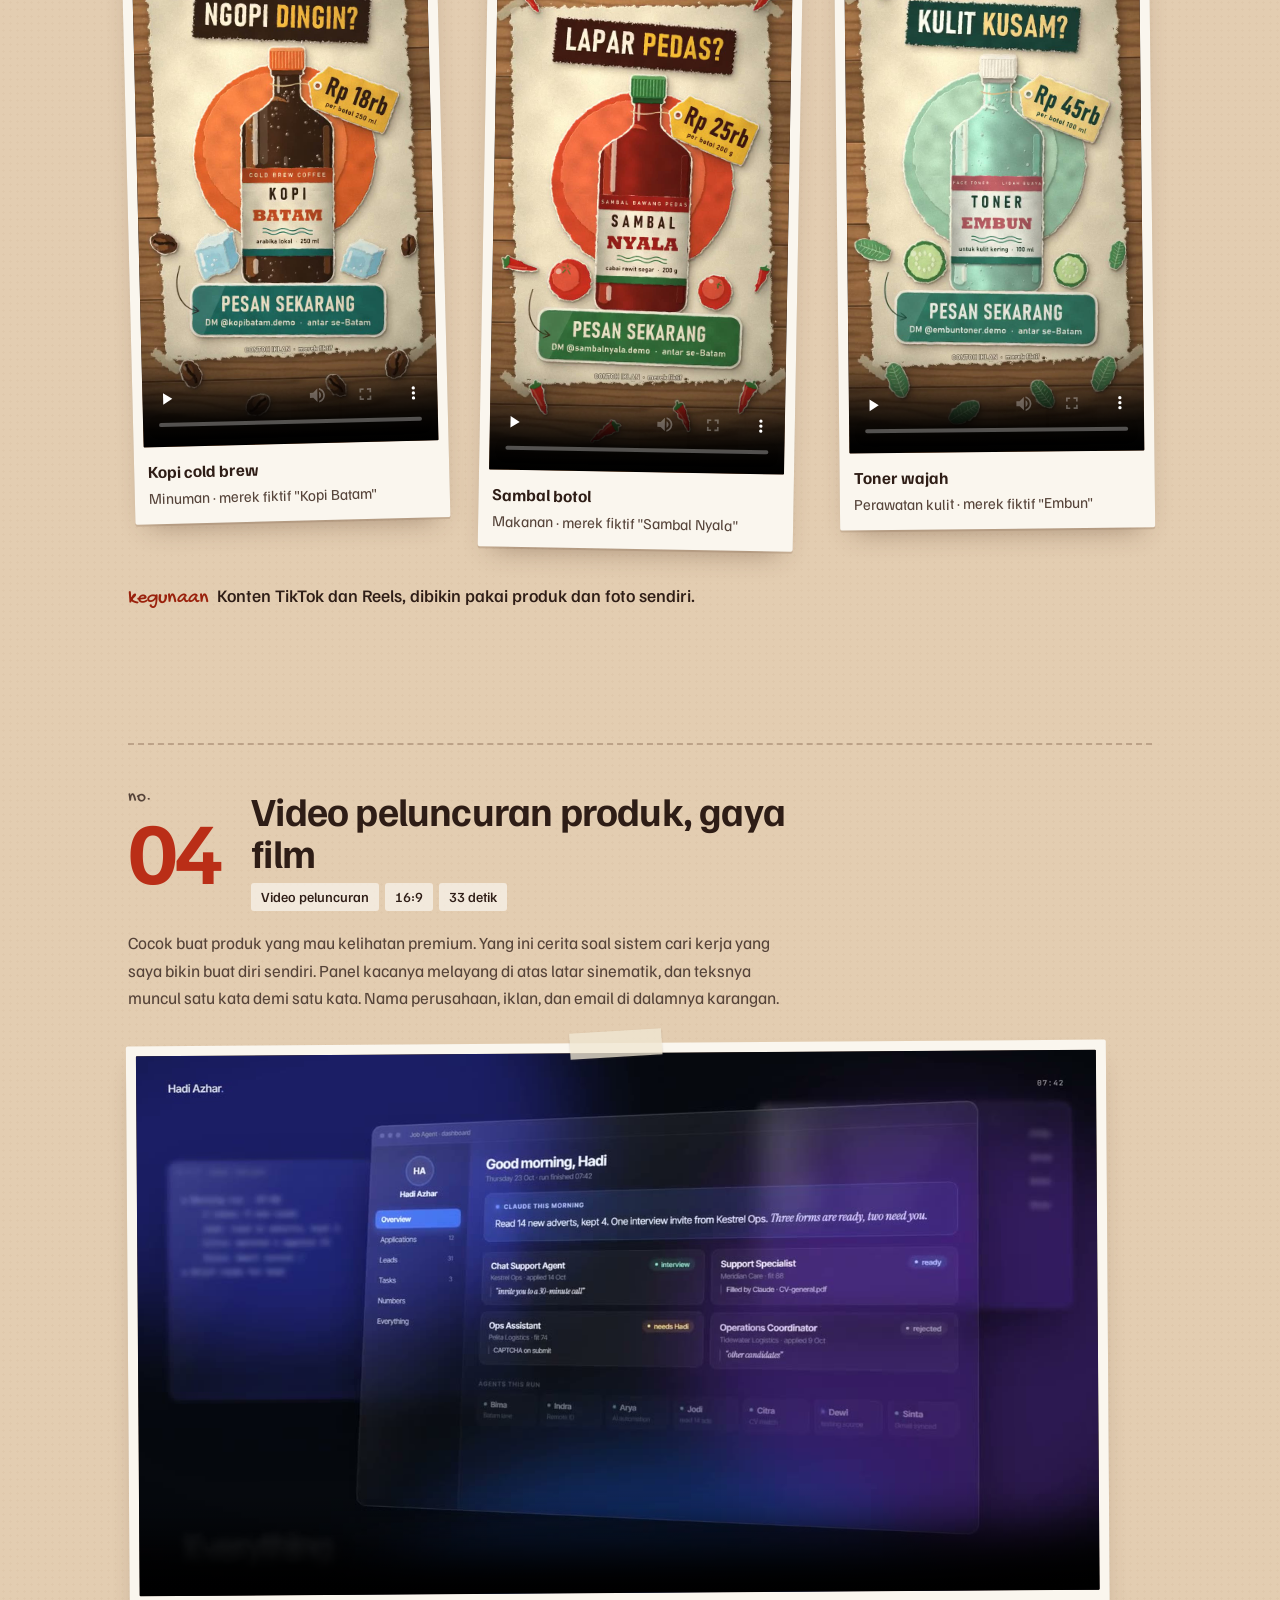
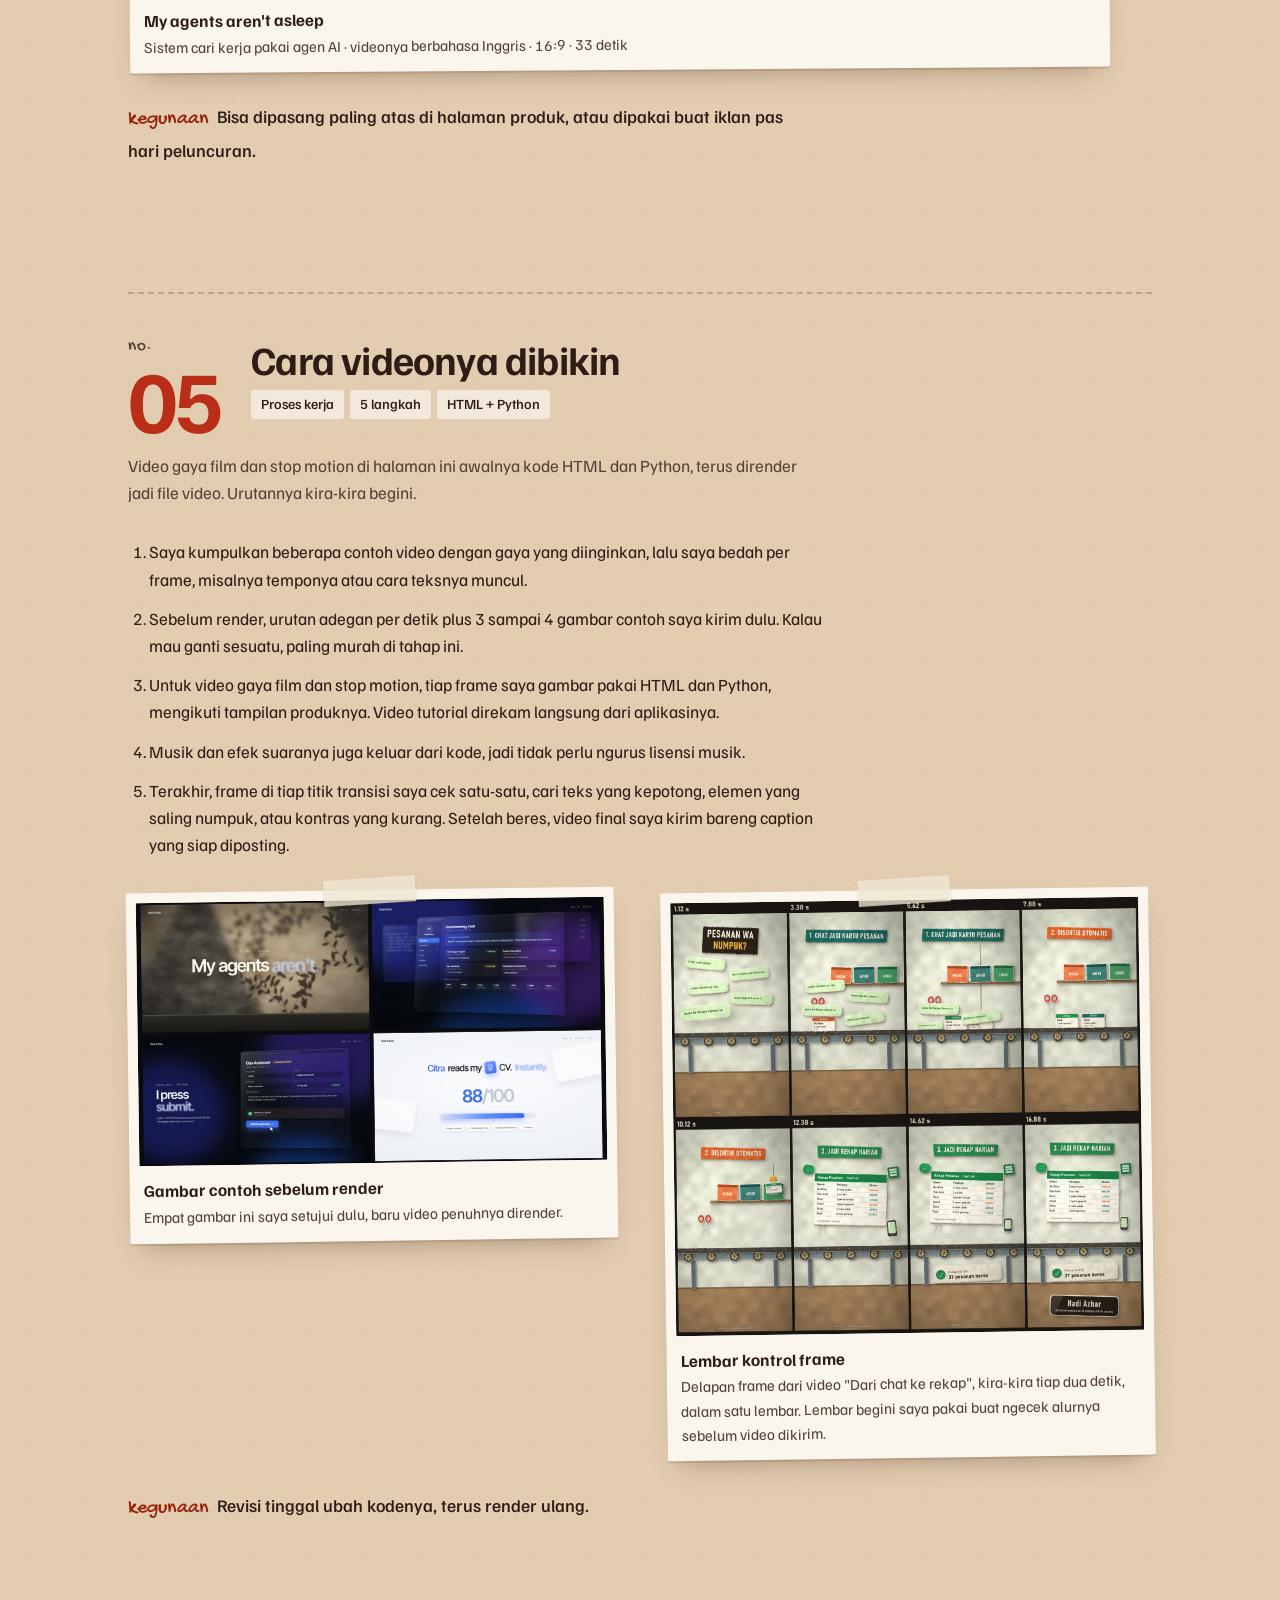
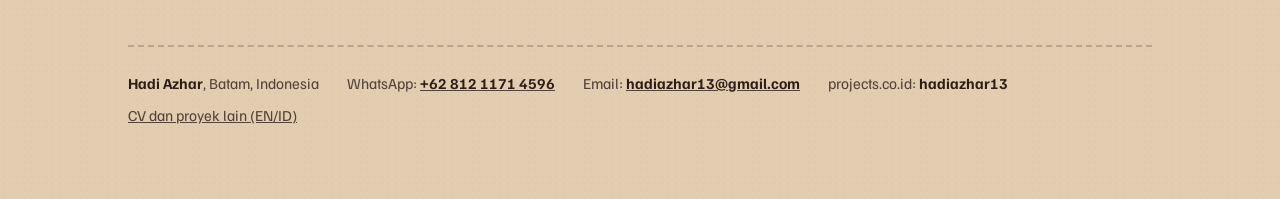
==== commit 50ee9267: "Portofolio: WhatsApp, urutan buat pembeli, ID default, poin soal data, tanpa jargon Co-Authored-By: " ====
--- a/index.html
+++ b/index.html
@@ -2,7 +2,7 @@
 <html lang="id">
 <head>
 <meta charset="utf-8">
-<meta name="viewport" content="width=device-width, initial-scale=1">
+<meta name="viewport" content="width=device-width, initial-scale=1, viewport-fit=cover">
 <title>Hadi Azhar · Portofolio</title>
 <meta name="description" content="Hadi Azhar membuat aplikasi kecil, spreadsheet, video tutorial, dan video promo stop motion untuk usaha kecil. Batam, Indonesia.">
 <meta property="og:title" content="Hadi Azhar · Portofolio">
@@ -15,7 +15,8 @@
   (function () {
     var l = null;
     try { l = localStorage.getItem('lang'); } catch (e) {}
-    if (l !== 'en' && l !== 'id') l = (navigator.language || '').toLowerCase().indexOf('id') === 0 ? 'id' : 'en';
+    // Most buyers here are Indonesian small businesses, often on phones set to English. ID is the default; EN only if the visitor picked it.
+    if (l !== 'en') l = 'id';
     document.documentElement.lang = l;
     if (l === 'en') {
       document.title = 'Hadi Azhar · Portfolio';
@@ -108,6 +109,23 @@
 .work.bts{grid-template-columns:1fr 1fr;align-items:start}
 @media (max-width:760px){.work.bts{grid-template-columns:1fr}}
 @media (max-width:520px){header.top{padding-right:0;padding-top:40px}.proj-head{grid-template-columns:1fr}.proj-num{font-size:3rem}}
+.nowrap{white-space:nowrap}
+.contact{display:grid;gap:8px;justify-items:start;margin-top:6px}
+.contact .btn{font-size:1.05rem}
+.contact-alt{margin:0;font-size:.95rem;color:var(--ink-2)}
+.price{margin:0;max-width:34rem;font-weight:500}
+.data{margin:4px 0 0;max-width:38rem;padding:12px 14px;background:oklch(0.975 0.012 85 / .7);border-radius:3px}
+.data .tag,.use .tag{font-family:"Gochi Hand",cursive;font-weight:400;color:oklch(0.45 0.16 32);font-size:1.25rem;margin-right:8px}
+.wa-float{display:none}
+@media (max-width:760px){
+  .wa-float{position:fixed;z-index:10;right:max(14px,env(safe-area-inset-right,0px));bottom:calc(14px + env(safe-area-inset-bottom,0px));
+    display:inline-flex;align-items:center;gap:8px;min-height:48px;padding:0 18px;border-radius:999px;background:var(--tomato);color:var(--paper);
+    text-decoration:none;font-weight:700;box-shadow:0 3px 0 oklch(0.40 0.15 32),0 10px 22px -8px oklch(0.30 0.05 40 / .55);
+    transition:opacity .25s var(--ease),transform .3s var(--ease)}
+  .wa-float.away{opacity:0;transform:translateY(16px);pointer-events:none}
+  .wa-float:focus-visible{outline:3px solid var(--teal);outline-offset:3px}
+  footer{padding-bottom:calc(16px + env(safe-area-inset-bottom,0px))}
+}
 @media (prefers-reduced-motion:reduce){*{transition:none!important}}
 </style>
 </head>
@@ -121,19 +139,125 @@
     <span class="name">Hadi Azhar · Batam</span>
     <h1><span data-l="id">Alat sederhana dan video pendek buat usaha kecil.</span><span data-l="en">Simple tools and short videos for small businesses.</span></h1>
     <p class="lede"><span data-l="id">Saya bikin aplikasi web kecil dan spreadsheet Excel atau Google Sheets. Videonya juga saya yang bikin, mulai dari tutorial, penjelas cara kerja sistem, video peluncuran produk, sampai promo stop motion. Saya kerjakan pakai bantuan AI, dan sebelum dikirim hasilnya saya cek sendiri.</span><span data-l="en">I build small web apps and Excel or Google Sheets spreadsheets, and I make videos as well: tutorials, explainers that show how a system works, product launch videos and stop motion promos. I work with AI and check the result myself before anything is sent.</span></p>
+    <div class="contact" id="kontak">
+      <a class="btn wa" href="https://wa.me/6281211714596?text=Halo%20Hadi%2C%20saya%20lihat%20portofolionya.%20Mau%20tanya%20soal%20" data-href-en="https://wa.me/6281211714596?text=Hi%20Hadi%2C%20I%20saw%20your%20portfolio.%20I%27d%20like%20to%20ask%20about%20" target="_blank" rel="noopener"><span data-l="id">Chat di WhatsApp</span><span data-l="en">Chat on WhatsApp</span></a>
+      <p class="contact-alt"><span class="nowrap">+62 812 1171 4596</span> · <a href="mailto:hadiazhar13@gmail.com">hadiazhar13@gmail.com</a></p>
+      <p class="price"><span data-l="id">Harga dan lama pengerjaan saya kasih setelah lihat kebutuhannya. Tanya dulu gratis.</span><span data-l="en">I'll give you a price and a timeline once I've seen what you need. Asking is free.</span></p>
+    </div>
+    <p class="data"><span class="tag"><span data-l="id">soal data</span><span data-l="en">your data</span></span><span data-l="id">Kalau aplikasinya jalan di Google Sheets, aplikasi itu pakai akun Google milikmu sendiri. Datanya tetap di akun itu, dan tidak ada biaya hosting.</span><span data-l="en">If the app runs on Google Sheets, it runs in your own Google account. The data stays in that account, and there's no hosting bill.</span></p>
   </header>
   <main>
 
+  <section class="proj" aria-labelledby="app">
+    <div class="proj-head">
+      <span class="proj-num" aria-hidden="true"><small>no.</small>01</span>
+      <div>
+        <h2 id="app"><span data-l="id">Aplikasi web + video tutorialnya</span><span data-l="en">A web app and its tutorial video</span></h2>
+        <ul class="meta">
+          <li><span data-l="id">Aplikasi web</span><span data-l="en">Web app</span></li>
+          <li>Google Sheets</li>
+          <li><span data-l="id">Tutorial 16:9 · 11 detik</span><span data-l="en">Tutorial 16:9 · 11 seconds</span></li>
+        </ul>
+      </div>
+    </div>
+    <p class="sub"><span data-l="id">Contohnya aplikasi cek data anggota. Ketik nama, langsung kelihatan orangnya sudah terdaftar atau belum. Video tutorialnya dibikin otomatis dari aplikasi itu, termasuk gerak kursor, zoom, dan teks tiap langkahnya.</span><span data-l="en">This one is a member check app. Type a name and it tells you straight away whether that person is registered. The tutorial video is generated from the app itself, cursor moves, zooms and step captions included.</span></p>
+    <div class="work">
+      <figure class="clip">
+        <video class="v169" controls playsinline preload="none" poster="media/tutorial.jpg" aria-label="Video tutorial aplikasi cek data anggota" data-aria-en="Tutorial video for the member check app" width="1280" height="720">
+          <source src="media/tutorial.mp4" type="video/mp4">
+        </video>
+        <figcaption><b><span data-l="id">Tutorial 11 detik</span><span data-l="en">An 11-second tutorial</span></b><span data-l="id">Data anggota di demo adalah data contoh.</span><span data-l="en">The member data in the demo is sample data.</span></figcaption>
+      </figure>
+      <div>
+        <p><span data-l="id">Datanya diambil dari Google Sheets. Begitu Sheet diubah, aplikasinya langsung ikut.</span><span data-l="en">It reads from Google Sheets. Change the sheet and the app follows straight away.</span></p>
+        <p><a class="btn" href="https://hadi-azhar.github.io/cek-anggota-demo/"><span data-l="id">Coba aplikasinya</span><span data-l="en">Try the app</span></a></p>
+        <p class="note"><span data-l="id">bisa dicoba dari HP</span><span data-l="en">works on your phone too</span></p>
+      </div>
+    </div>
+    <p class="use"><span class="tag"><span data-l="id">kegunaan</span><span data-l="en">what it's for</span></span><span data-l="id">Admin nggak perlu buka spreadsheet cuma buat jawab satu pertanyaan.</span><span data-l="en">Nobody has to open the spreadsheet to answer one question.</span></p>
+  </section>
+
+  <section class="proj" aria-labelledby="ex">
+    <div class="proj-head">
+      <span class="proj-num" aria-hidden="true"><small>no.</small>02</span>
+      <div>
+        <h2 id="ex"><span data-l="id">Video penjelas sistem, gaya stop motion</span><span data-l="en">System explainer videos, stop motion style</span></h2>
+        <ul class="meta">
+          <li>Stop motion</li>
+          <li>9:16 + 16:9</li>
+          <li><span data-l="id">12 sampai 18 detik</span><span data-l="en">12 to 18 seconds</span></li>
+        </ul>
+      </div>
+    </div>
+    <p class="sub"><span data-l="id">Tiap video memperlihatkan satu masalah kecil, lalu cara aplikasi atau spreadsheet-nya membereskannya, dalam 12 sampai 18 detik. Nama dan angka di dalamnya cuma contoh.</span><span data-l="en">Each one shows a small problem and how the app or spreadsheet deals with it, in 12 to 18 seconds. The names and numbers in them are samples.</span></p>
+    <div class="work ex">
+      <figure class="clip">
+        <video class="v916" controls playsinline preload="none" poster="media/explainer-c.jpg" width="720" height="1280" aria-label="Video penjelas alur pesanan WhatsApp ke rekap harian, gaya stop motion" data-aria-en="Stop motion explainer: WhatsApp orders turned into a daily recap">
+          <source src="media/explainer-c.mp4" type="video/mp4">
+        </video>
+        <figcaption><b><span data-l="id">Dari chat ke rekap</span><span data-l="en">From chat to recap</span></b><span data-l="id">Pesanan WhatsApp jadi rekap harian · 9:16 · 18 detik</span><span data-l="en">WhatsApp orders become a daily recap · 9:16 · 18 seconds</span></figcaption>
+      </figure>
+      <figure class="clip">
+        <video class="v916" controls playsinline preload="none" poster="media/explainer-a.jpg" width="720" height="1280" aria-label="Video penjelas aplikasi cek data anggota, gaya stop motion" data-aria-en="Stop motion explainer for a member check app">
+          <source src="media/explainer-a.mp4" type="video/mp4">
+        </video>
+        <figcaption><b><span data-l="id">Ketik nama, langsung tahu</span><span data-l="en">Type a name, see it right away</span></b><span data-l="id">Aplikasi cek data anggota · 9:16 · 12 detik</span><span data-l="en">Member check app · 9:16 · 12 seconds</span></figcaption>
+      </figure>
+      <figure class="clip">
+        <video class="v169" controls playsinline preload="none" poster="media/explainer-b.jpg" width="1280" height="720" aria-label="Video penjelas spreadsheet pembukuan UMKM, gaya stop motion" data-aria-en="Stop motion explainer for a small business bookkeeping spreadsheet">
+          <source src="media/explainer-b.mp4" type="video/mp4">
+        </video>
+        <figcaption><b><span data-l="id">Struk jadi laba</span><span data-l="en">Receipts into profit</span></b><span data-l="id">Spreadsheet pembukuan UMKM · 16:9 · 15 detik</span><span data-l="en">Small business bookkeeping spreadsheet · 16:9 · 15 seconds</span></figcaption>
+      </figure>
+    </div>
+    <p class="use"><span class="tag"><span data-l="id">kegunaan</span><span data-l="en">what it's for</span></span><span data-l="id">Buat promosi dan presentasi ke klien. Staf baru juga bisa belajar alatnya dari video ini.</span><span data-l="en">For promos and client pitches. New staff can learn the tool from it too.</span></p>
+  </section>
+
+  <section class="proj" aria-labelledby="sm">
+    <div class="proj-head">
+      <span class="proj-num" aria-hidden="true"><small>no.</small>03</span>
+      <div>
+        <h2 id="sm"><span data-l="id">Video promo stop motion</span><span data-l="en">Stop motion promo videos</span></h2>
+        <ul class="meta">
+          <li><span data-l="id">Potongan kertas</span><span data-l="en">Paper cut-out</span></li>
+          <li>9:16</li>
+          <li><span data-l="id">sekitar 8 detik</span><span data-l="en">about 8 seconds</span></li>
+        </ul>
+      </div>
+    </div>
+    <p class="sub"><span data-l="id">Ketiga merek di bawah ini karangan saya, sengaja dibikin buat contoh. Kelihatannya kayak potongan kertas, tapi semuanya digambar pakai kode.</span><span data-l="en">All three brands below are made up for these samples. It looks like cut paper, but every frame is drawn in code.</span></p>
+    <div class="reels">
+      <figure class="clip">
+        <video class="v916" controls playsinline preload="none" poster="media/kopi.jpg" aria-label="Video promo stop motion Kopi Batam, merek fiktif" data-aria-en="Stop motion promo for Kopi Batam, a made-up brand" width="720" height="1280">
+          <source src="media/kopi.mp4" type="video/mp4">
+        </video>
+        <figcaption><b><span data-l="id">Kopi cold brew</span><span data-l="en">Cold brew coffee</span></b><span data-l="id">Minuman · merek fiktif "Kopi Batam"</span><span data-l="en">Drinks · made-up brand "Kopi Batam"</span></figcaption>
+      </figure>
+      <figure class="clip">
+        <video class="v916" controls playsinline preload="none" poster="media/sambal.jpg" aria-label="Video promo stop motion Sambal Nyala, merek fiktif" data-aria-en="Stop motion promo for Sambal Nyala, a made-up brand" width="720" height="1280">
+          <source src="media/sambal.mp4" type="video/mp4">
+        </video>
+        <figcaption><b><span data-l="id">Sambal botol</span><span data-l="en">Bottled chili sauce</span></b><span data-l="id">Makanan · merek fiktif "Sambal Nyala"</span><span data-l="en">Food · made-up brand "Sambal Nyala"</span></figcaption>
+      </figure>
+      <figure class="clip">
+        <video class="v916" controls playsinline preload="none" poster="media/toner.jpg" aria-label="Video promo stop motion toner Embun, merek fiktif" data-aria-en="Stop motion promo for Embun toner, a made-up brand" width="720" height="1280">
+          <source src="media/toner.mp4" type="video/mp4">
+        </video>
+        <figcaption><b><span data-l="id">Toner wajah</span><span data-l="en">Face toner</span></b><span data-l="id">Perawatan kulit · merek fiktif "Embun"</span><span data-l="en">Skincare · made-up brand "Embun"</span></figcaption>
+      </figure>
+    </div>
+    <p class="use"><span class="tag"><span data-l="id">kegunaan</span><span data-l="en">what it's for</span></span><span data-l="id">Konten TikTok dan Reels, dibikin pakai produk dan foto sendiri.</span><span data-l="en">TikTok and Reels posts made from your own product and photos.</span></p>
+  </section>
+
   <section class="proj" aria-labelledby="film">
     <div class="proj-head">
-      <span class="proj-num" aria-hidden="true"><small>no.</small>01</span>
+      <span class="proj-num" aria-hidden="true"><small>no.</small>04</span>
       <div>
         <h2 id="film"><span data-l="id">Video peluncuran produk, gaya film</span><span data-l="en">Product launch video, cinematic style</span></h2>
         <ul class="meta">
           <li><span data-l="id">Video peluncuran</span><span data-l="en">Launch video</span></li>
           <li>16:9</li>
           <li><span data-l="id">33 detik</span><span data-l="en">33 seconds</span></li>
-          <li>HTML + Python</li>
         </ul>
       </div>
     </div>
@@ -147,109 +271,6 @@
     <p class="use"><span class="tag"><span data-l="id">kegunaan</span><span data-l="en">what it's for</span></span><span data-l="id">Bisa dipasang paling atas di halaman produk, atau dipakai buat iklan pas hari peluncuran.</span><span data-l="en">It can sit at the top of a product page, or run as an ad on launch day.</span></p>
   </section>
 
-  <section class="proj" aria-labelledby="ex">
-    <div class="proj-head">
-      <span class="proj-num" aria-hidden="true"><small>no.</small>02</span>
-      <div>
-        <h2 id="ex"><span data-l="id">Video penjelas sistem, gaya stop motion</span><span data-l="en">System explainer videos, stop motion style</span></h2>
-        <ul class="meta">
-          <li>Stop motion</li>
-          <li>9:16 + 16:9</li>
-          <li><span data-l="id">12 sampai 18 detik</span><span data-l="en">12 to 18 seconds</span></li>
-          <li>HTML + Python</li>
-        </ul>
-      </div>
-    </div>
-    <p class="sub"><span data-l="id">Tiap video memperlihatkan satu masalah kecil, lalu cara aplikasi atau spreadsheet-nya membereskannya, dalam 12 sampai 18 detik. Nama dan angka di dalamnya cuma contoh.</span><span data-l="en">Each one shows a small problem and how the app or spreadsheet deals with it, in 12 to 18 seconds. The names and numbers in them are samples.</span></p>
-    <div class="work ex">
-      <figure class="clip">
-        <video class="v916" controls playsinline preload="none" poster="media/explainer-c.jpg" width="720" height="1280" aria-label="Video penjelas alur pesanan WhatsApp ke rekap harian, gaya stop motion" data-aria-en="Stop motion explainer: WhatsApp orders turned into a daily recap">
-          <source src="media/explainer-c.mp4" type="video/mp4">
-        </video>
-        <figcaption><b><span data-l="id">Dari chat ke rekap</span><span data-l="en">From chat to recap</span></b><span data-l="id">Pesanan WhatsApp jadi rekap harian · 9:16 · 18 detik</span><span data-l="en">WhatsApp orders become a daily recap · 9:16 · 18 seconds</span></figcaption>
-      </figure>
-      <figure class="clip">
-        <video class="v916" controls playsinline preload="none" poster="media/explainer-a.jpg" width="720" height="1280" aria-label="Video penjelas aplikasi cek data anggota, gaya stop motion" data-aria-en="Stop motion explainer for a member check app">
-          <source src="media/explainer-a.mp4" type="video/mp4">
-        </video>
-        <figcaption><b><span data-l="id">Ketik nama, langsung tahu</span><span data-l="en">Type a name, see it right away</span></b><span data-l="id">Aplikasi cek data anggota · 9:16 · 12 detik</span><span data-l="en">Member check app · 9:16 · 12 seconds</span></figcaption>
-      </figure>
-      <figure class="clip">
-        <video class="v169" controls playsinline preload="none" poster="media/explainer-b.jpg" width="1280" height="720" aria-label="Video penjelas spreadsheet pembukuan UMKM, gaya stop motion" data-aria-en="Stop motion explainer for a small business bookkeeping spreadsheet">
-          <source src="media/explainer-b.mp4" type="video/mp4">
-        </video>
-        <figcaption><b><span data-l="id">Struk jadi laba</span><span data-l="en">Receipts into profit</span></b><span data-l="id">Spreadsheet pembukuan UMKM · 16:9 · 15 detik</span><span data-l="en">Small business bookkeeping spreadsheet · 16:9 · 15 seconds</span></figcaption>
-      </figure>
-    </div>
-    <p class="use"><span class="tag"><span data-l="id">kegunaan</span><span data-l="en">what it's for</span></span><span data-l="id">Buat promosi dan presentasi ke klien. Staf baru juga bisa belajar alatnya dari video ini.</span><span data-l="en">For promos and client pitches. New staff can learn the tool from it too.</span></p>
-  </section>
-
-  <section class="proj" aria-labelledby="sm">
-    <div class="proj-head">
-      <span class="proj-num" aria-hidden="true"><small>no.</small>03</span>
-      <div>
-        <h2 id="sm"><span data-l="id">Video promo stop motion</span><span data-l="en">Stop motion promo videos</span></h2>
-        <ul class="meta">
-          <li><span data-l="id">Potongan kertas</span><span data-l="en">Paper cut-out</span></li>
-          <li>9:16</li>
-          <li><span data-l="id">sekitar 8 detik</span><span data-l="en">about 8 seconds</span></li>
-          <li>HTML + Python</li>
-        </ul>
-      </div>
-    </div>
-    <p class="sub"><span data-l="id">Ketiga merek di bawah ini karangan saya, sengaja dibikin buat contoh. Kelihatannya kayak potongan kertas, tapi semuanya digambar pakai kode.</span><span data-l="en">All three brands below are made up for these samples. It looks like cut paper, but every frame is drawn in code.</span></p>
-    <div class="reels">
-      <figure class="clip">
-        <video class="v916" controls playsinline preload="none" poster="media/kopi.jpg" aria-label="Video promo stop motion Kopi Batam, merek fiktif" data-aria-en="Stop motion promo for Kopi Batam, a made-up brand" width="720" height="1280">
-          <source src="media/kopi.mp4" type="video/mp4">
-        </video>
-        <figcaption><b><span data-l="id">Kopi cold brew</span><span data-l="en">Cold brew coffee</span></b><span data-l="id">Minuman · merek fiktif "Kopi Batam"</span><span data-l="en">Drinks · made-up brand "Kopi Batam"</span></figcaption>
-      </figure>
-      <figure class="clip">
-        <video class="v916" controls playsinline preload="none" poster="media/sambal.jpg" aria-label="Video promo stop motion Sambal Nyala, merek fiktif" data-aria-en="Stop motion promo for Sambal Nyala, a made-up brand" width="720" height="1280">
-          <source src="media/sambal.mp4" type="video/mp4">
-        </video>
-        <figcaption><b><span data-l="id">Sambal botol</span><span data-l="en">Bottled chili sauce</span></b><span data-l="id">Makanan · merek fiktif "Sambal Nyala"</span><span data-l="en">Food · made-up brand "Sambal Nyala"</span></figcaption>
-      </figure>
-      <figure class="clip">
-        <video class="v916" controls playsinline preload="none" poster="media/toner.jpg" aria-label="Video promo stop motion toner Embun, merek fiktif" data-aria-en="Stop motion promo for Embun toner, a made-up brand" width="720" height="1280">
-          <source src="media/toner.mp4" type="video/mp4">
-        </video>
-        <figcaption><b><span data-l="id">Toner wajah</span><span data-l="en">Face toner</span></b><span data-l="id">Perawatan kulit · merek fiktif "Embun"</span><span data-l="en">Skincare · made-up brand "Embun"</span></figcaption>
-      </figure>
-    </div>
-    <p class="use"><span class="tag"><span data-l="id">kegunaan</span><span data-l="en">what it's for</span></span><span data-l="id">Konten TikTok dan Reels, dibikin pakai produk dan foto sendiri.</span><span data-l="en">TikTok and Reels posts made from your own product and photos.</span></p>
-  </section>
-
-  <section class="proj" aria-labelledby="app">
-    <div class="proj-head">
-      <span class="proj-num" aria-hidden="true"><small>no.</small>04</span>
-      <div>
-        <h2 id="app"><span data-l="id">Aplikasi web + video tutorialnya</span><span data-l="en">A web app and its tutorial video</span></h2>
-        <ul class="meta">
-          <li><span data-l="id">Aplikasi web</span><span data-l="en">Web app</span></li>
-          <li>Google Sheets</li>
-          <li><span data-l="id">Tutorial 16:9 · 11 detik</span><span data-l="en">Tutorial 16:9 · 11 seconds</span></li>
-        </ul>
-      </div>
-    </div>
-    <p class="sub"><span data-l="id">Contohnya aplikasi cek data anggota. Ketik nama, langsung kelihatan orangnya sudah terdaftar atau belum. Video tutorialnya dibikin otomatis dari aplikasi itu, termasuk gerak kursor, zoom, dan teks tiap langkahnya.</span><span data-l="en">This one is a member check app. Type a name and it tells you straight away whether that person is registered. The tutorial video is generated from the app itself, cursor moves, zooms and step captions included.</span></p>
-    <div class="work">
-      <figure class="clip">
-        <video class="v169" controls playsinline preload="none" poster="media/tutorial.jpg" aria-label="Video tutorial aplikasi cek data anggota" data-aria-en="Tutorial video for the member check app" width="1280" height="720">
-          <source src="media/tutorial.mp4" type="video/mp4">
-        </video>
-        <figcaption><b><span data-l="id">Tutorial 11 detik</span><span data-l="en">An 11-second tutorial</span></b><span data-l="id">Data anggota di demo adalah data contoh.</span><span data-l="en">The member data in the demo is sample data.</span></figcaption>
-      </figure>
-      <div>
-        <p><span data-l="id">Kalau dipakai beneran, aplikasinya jalan di Google Sheets, di akun Google milik sendiri. Tidak ada biaya hosting, dan datanya tetap di akun itu.</span><span data-l="en">For day-to-day use, it runs on Google Sheets in your Google account. There's no hosting bill, and the data stays in that account.</span></p>
-        <p><a class="btn" href="https://hadi-azhar.github.io/cek-anggota-demo/"><span data-l="id">Coba aplikasinya</span><span data-l="en">Try the app</span></a></p>
-        <p class="note"><span data-l="id">bisa dicoba dari HP</span><span data-l="en">works on your phone too</span></p>
-      </div>
-    </div>
-    <p class="use"><span class="tag"><span data-l="id">kegunaan</span><span data-l="en">what it's for</span></span><span data-l="id">Admin nggak perlu buka spreadsheet cuma buat jawab satu pertanyaan.</span><span data-l="en">Nobody has to open the spreadsheet to answer one question.</span></p>
-  </section>
-
   <section class="proj" aria-labelledby="bts">
     <div class="proj-head">
       <span class="proj-num" aria-hidden="true"><small>no.</small>05</span>
@@ -262,7 +283,7 @@
         </ul>
       </div>
     </div>
-    <p class="sub"><span data-l="id">Semua video di halaman ini awalnya kode HTML dan Python, terus dirender jadi file video. Urutannya kira-kira begini.</span><span data-l="en">Every video on this page starts as HTML and Python code and is then rendered to a video file. Roughly, it goes like this.</span></p>
+    <p class="sub"><span data-l="id">Video gaya film dan stop motion di halaman ini awalnya kode HTML dan Python, terus dirender jadi file video. Urutannya kira-kira begini.</span><span data-l="en">The cinematic and stop motion videos on this page start as HTML and Python code and are rendered into video files. Roughly, it goes like this.</span></p>
     <ol class="steps">
       <li><span data-l="id">Saya kumpulkan beberapa contoh video dengan gaya yang diinginkan, lalu saya bedah per frame, misalnya temponya atau cara teksnya muncul.</span><span data-l="en">I collect a few videos in a style you like and go through them frame by frame, looking at things like the pace and how the text comes in.</span></li>
       <li><span data-l="id">Sebelum render, urutan adegan per detik plus 3 sampai 4 gambar contoh saya kirim dulu. Kalau mau ganti sesuatu, paling murah di tahap ini.</span><span data-l="en">Before anything is rendered, you get the scene order second by second and 3 to 4 sample frames. If you want something changed, this is the cheapest moment to say so.</span></li>
@@ -282,15 +303,18 @@
     </div>
     <p class="use"><span class="tag"><span data-l="id">kegunaan</span><span data-l="en">what it's for</span></span><span data-l="id">Revisi tinggal ubah kodenya, terus render ulang.</span><span data-l="en">To revise, I change the code and render it again.</span></p>
   </section>
+
   </main>
 
   <footer>
     <span><strong>Hadi Azhar</strong>, Batam, Indonesia</span>
+    <span>WhatsApp: <a href="https://wa.me/6281211714596?text=Halo%20Hadi%2C%20saya%20lihat%20portofolionya.%20Mau%20tanya%20soal%20" data-href-en="https://wa.me/6281211714596?text=Hi%20Hadi%2C%20I%20saw%20your%20portfolio.%20I%27d%20like%20to%20ask%20about%20" target="_blank" rel="noopener"><strong class="nowrap">+62 812 1171 4596</strong></a></span>
     <span>Email: <a href="mailto:hadiazhar13@gmail.com"><strong>hadiazhar13@gmail.com</strong></a></span>
     <span>projects.co.id: <strong>hadiazhar13</strong></span>
     <span><a href="https://hadi-azhar.github.io/"><span data-l="id">CV dan proyek lain (EN/ID)</span><span data-l="en">CV and other projects (EN/ID)</span></a></span>
   </footer>
 </div>
+<a class="wa-float" id="waFloat" href="https://wa.me/6281211714596?text=Halo%20Hadi%2C%20saya%20lihat%20portofolionya.%20Mau%20tanya%20soal%20" data-href-en="https://wa.me/6281211714596?text=Hi%20Hadi%2C%20I%20saw%20your%20portfolio.%20I%27d%20like%20to%20ask%20about%20" target="_blank" rel="noopener" aria-label="Chat dengan Hadi di WhatsApp" data-aria-en="Chat with Hadi on WhatsApp"><svg aria-hidden="true" viewBox="0 0 24 24" width="20" height="20"><path d="M12 3.5a8.5 8.5 0 0 0-7.4 12.7L3.5 20.5l4.4-1.1A8.5 8.5 0 1 0 12 3.5Z" fill="none" stroke="currentColor" stroke-width="2" stroke-linejoin="round"/></svg><span data-l="id">Chat WhatsApp</span><span data-l="en">WhatsApp</span></a>
 <script>
 (function () {
   var root = document.documentElement;
@@ -301,6 +325,7 @@
   // Keep the Indonesian attribute text so it can be restored.
   document.querySelectorAll('[data-aria-en]').forEach(function (el) { el.setAttribute('data-aria-id', el.getAttribute('aria-label')); });
   document.querySelectorAll('[data-alt-en]').forEach(function (el) { el.setAttribute('data-alt-id', el.getAttribute('alt')); });
+  document.querySelectorAll('[data-href-en]').forEach(function (el) { el.setAttribute('data-href-id', el.getAttribute('href')); });
   // applyLang only paints; setLang (button click) also remembers the choice.
   function applyLang(l) {
     root.lang = l;
@@ -309,6 +334,7 @@
     if (d) d.setAttribute('content', T[l].desc);
     document.querySelectorAll('[data-aria-en]').forEach(function (el) { el.setAttribute('aria-label', el.getAttribute('data-aria-' + l)); });
     document.querySelectorAll('[data-alt-en]').forEach(function (el) { el.setAttribute('alt', el.getAttribute('data-alt-' + l)); });
+    document.querySelectorAll('[data-href-en]').forEach(function (el) { el.setAttribute('href', el.getAttribute('data-href-' + l)); });
     document.querySelectorAll('[data-set-lang]').forEach(function (b) { b.setAttribute('aria-pressed', String(b.dataset.setLang === l)); });
   }
   function setLang(l) {
@@ -319,6 +345,43 @@
     b.addEventListener('click', function () { setLang(b.dataset.setLang); });
   });
   applyLang(root.lang === 'en' ? 'en' : 'id');
+
+  // Floating WhatsApp button (phones only, see CSS). It steps aside while the hero contact or the footer
+  // is on screen, and while a video's control bar or a button sits in the strip it would cover.
+  var fl = document.getElementById('waFloat');
+  var hero = document.getElementById('kontak');
+  var foot = document.querySelector('footer');
+  var vids = Array.prototype.slice.call(document.querySelectorAll('video'));
+  var btns = Array.prototype.slice.call(document.querySelectorAll('main .btn'));
+  var queued = false;
+  function place() {
+    queued = false;
+    if (getComputedStyle(fl).display === 'none') return;
+    var vh = window.innerHeight, fr = fl.getBoundingClientRect();
+    // While hidden the button is shifted 16px down (see .away), so measure from its resting spot.
+    var off = fl.classList.contains('away') ? 16 : 0;
+    var zoneTop = fr.top - off - 8, zoneBottom = fr.bottom - off + 8;
+    var hide = false;
+    var hr = hero.getBoundingClientRect(), ft = foot.getBoundingClientRect();
+    if (hr.bottom > 0 && hr.top < vh) hide = true;
+    if (ft.top < vh) hide = true;
+    for (var i = 0; !hide && i < vids.length; i++) {
+      var r = vids[i].getBoundingClientRect();
+      // Control bar is roughly the bottom 56px of the video.
+      if (r.bottom > zoneTop && r.bottom - 56 < zoneBottom && r.right > fr.left && r.left < fr.right) hide = true;
+    }
+    for (var j = 0; !hide && j < btns.length; j++) {
+      var b = btns[j].getBoundingClientRect();
+      if (b.bottom > zoneTop && b.top < zoneBottom && b.right > fr.left - 8 && b.left < fr.right + 8) hide = true;
+    }
+    fl.classList.toggle('away', hide);
+    fl.tabIndex = hide ? -1 : 0;
+    if (hide) fl.setAttribute('aria-hidden', 'true'); else fl.removeAttribute('aria-hidden');
+  }
+  function queue() { if (!queued) { queued = true; requestAnimationFrame(place); } }
+  window.addEventListener('scroll', queue, { passive: true });
+  window.addEventListener('resize', queue);
+  place();
 })();
 </script>
 </body>
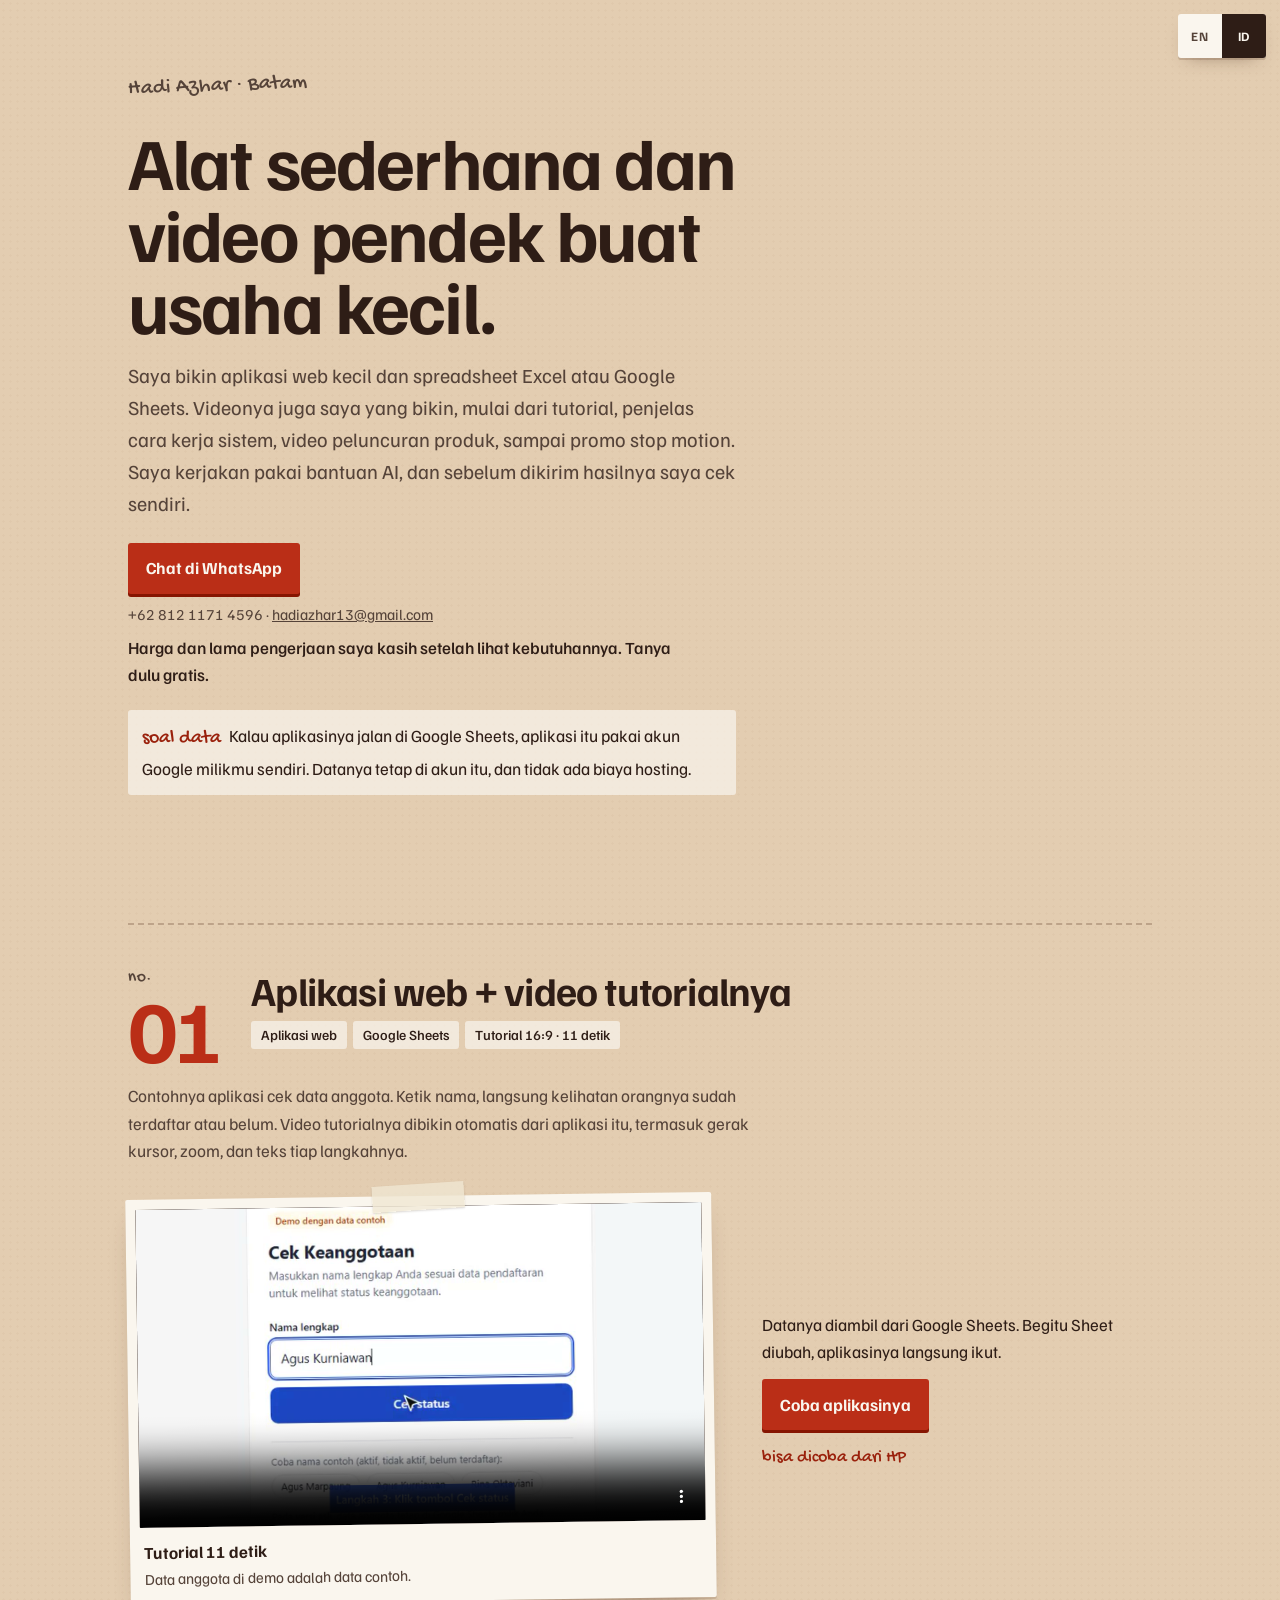
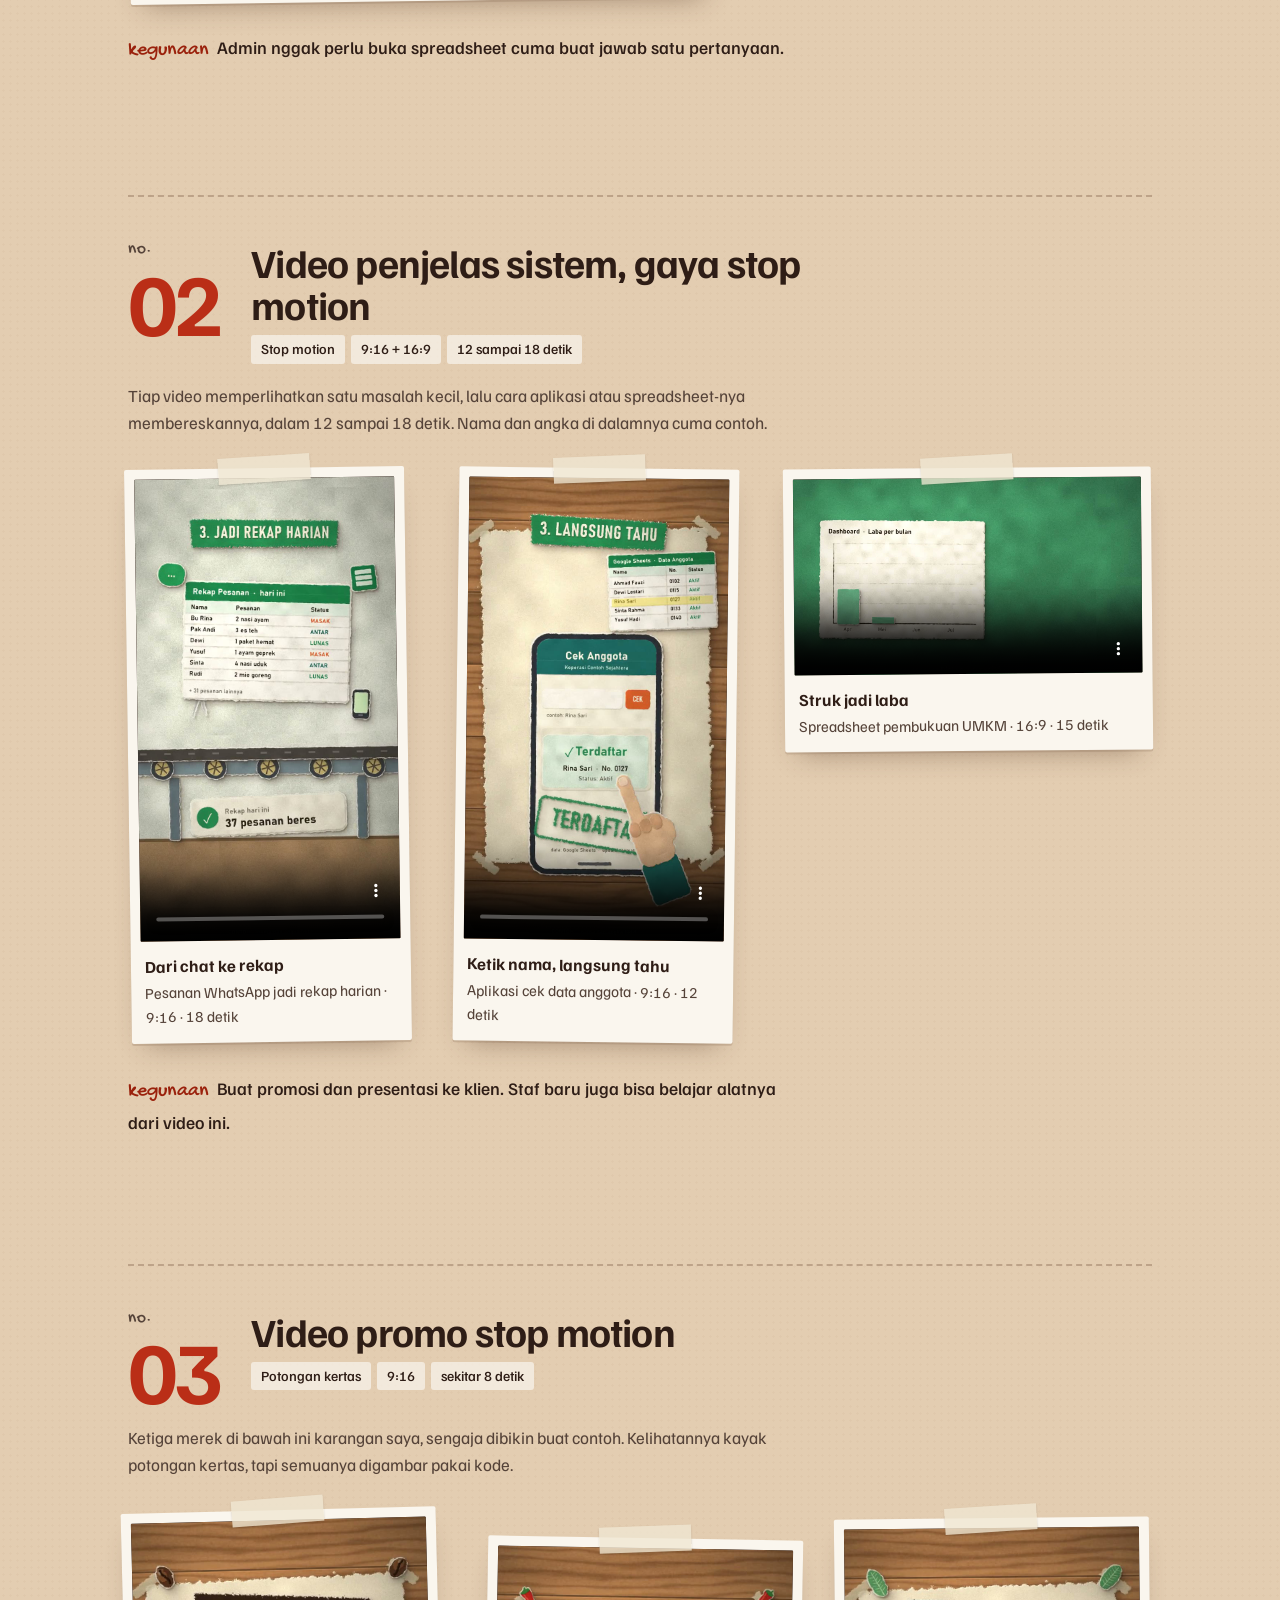
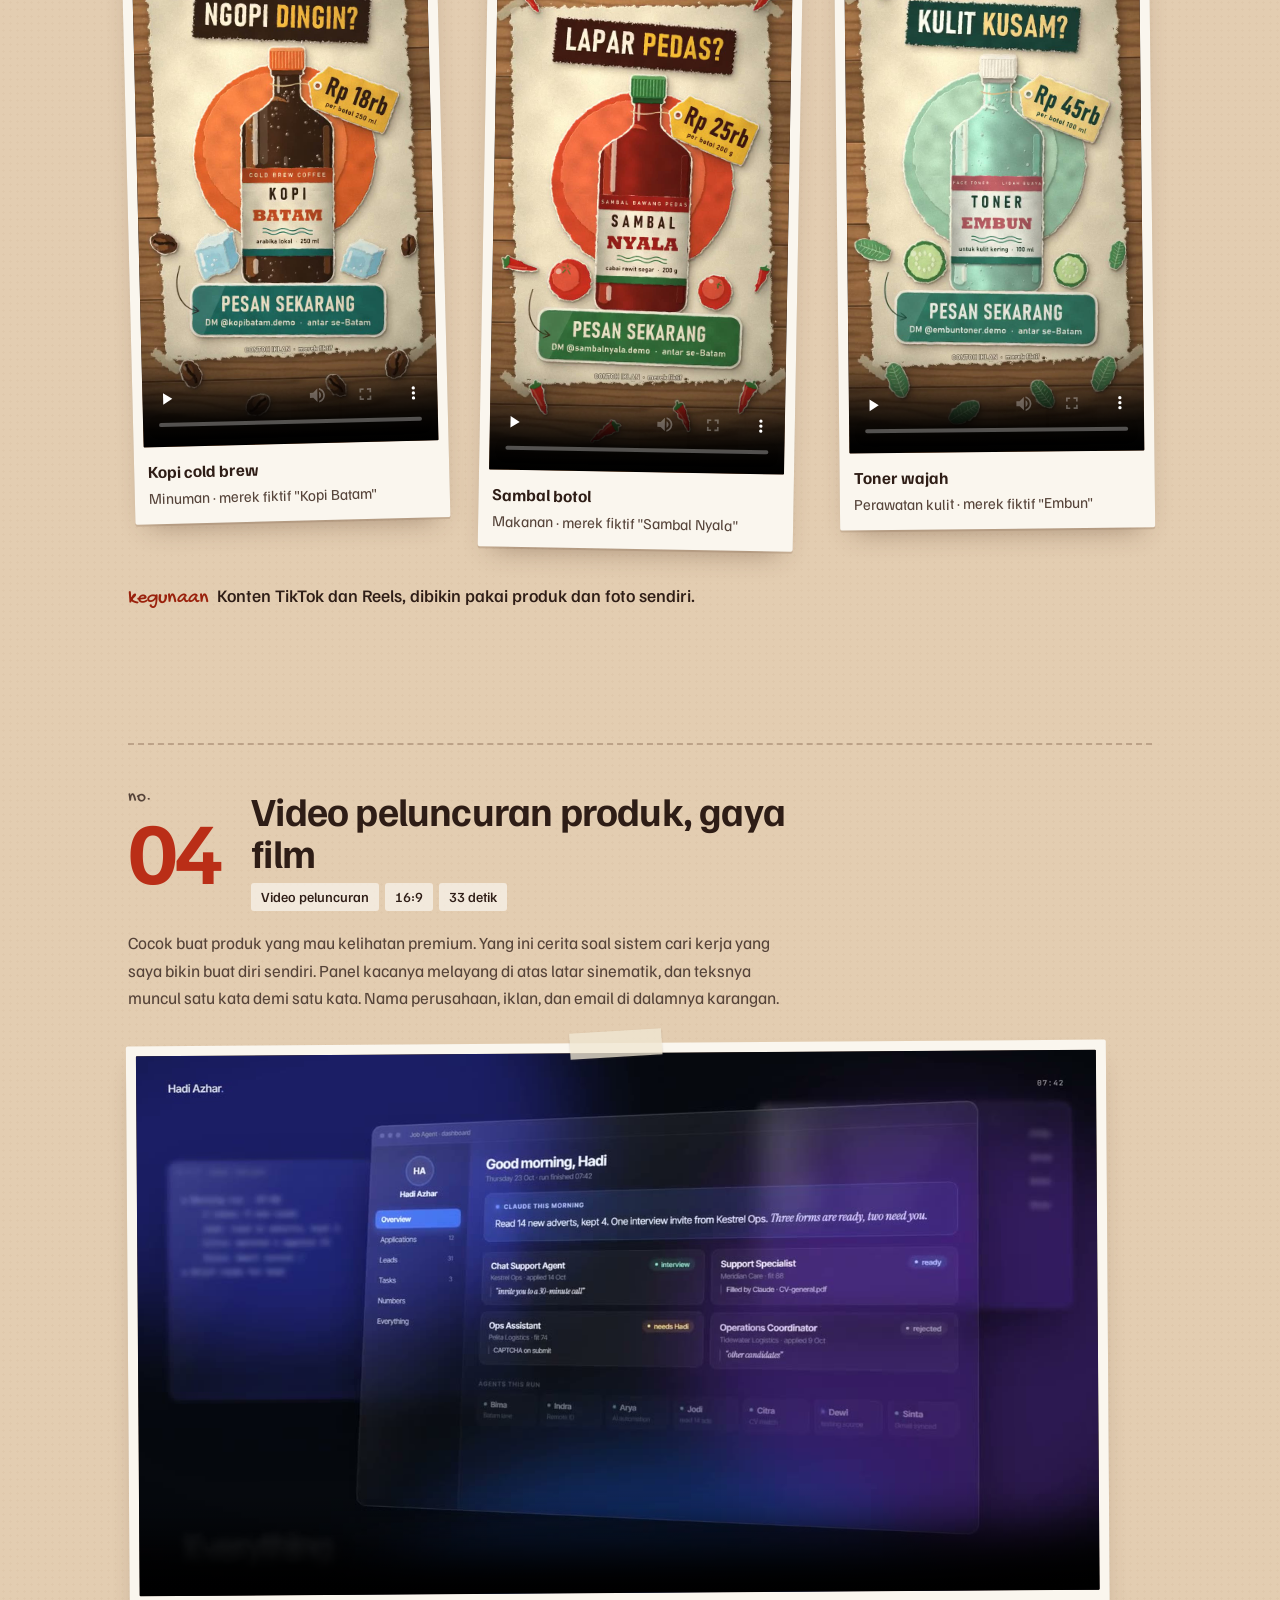
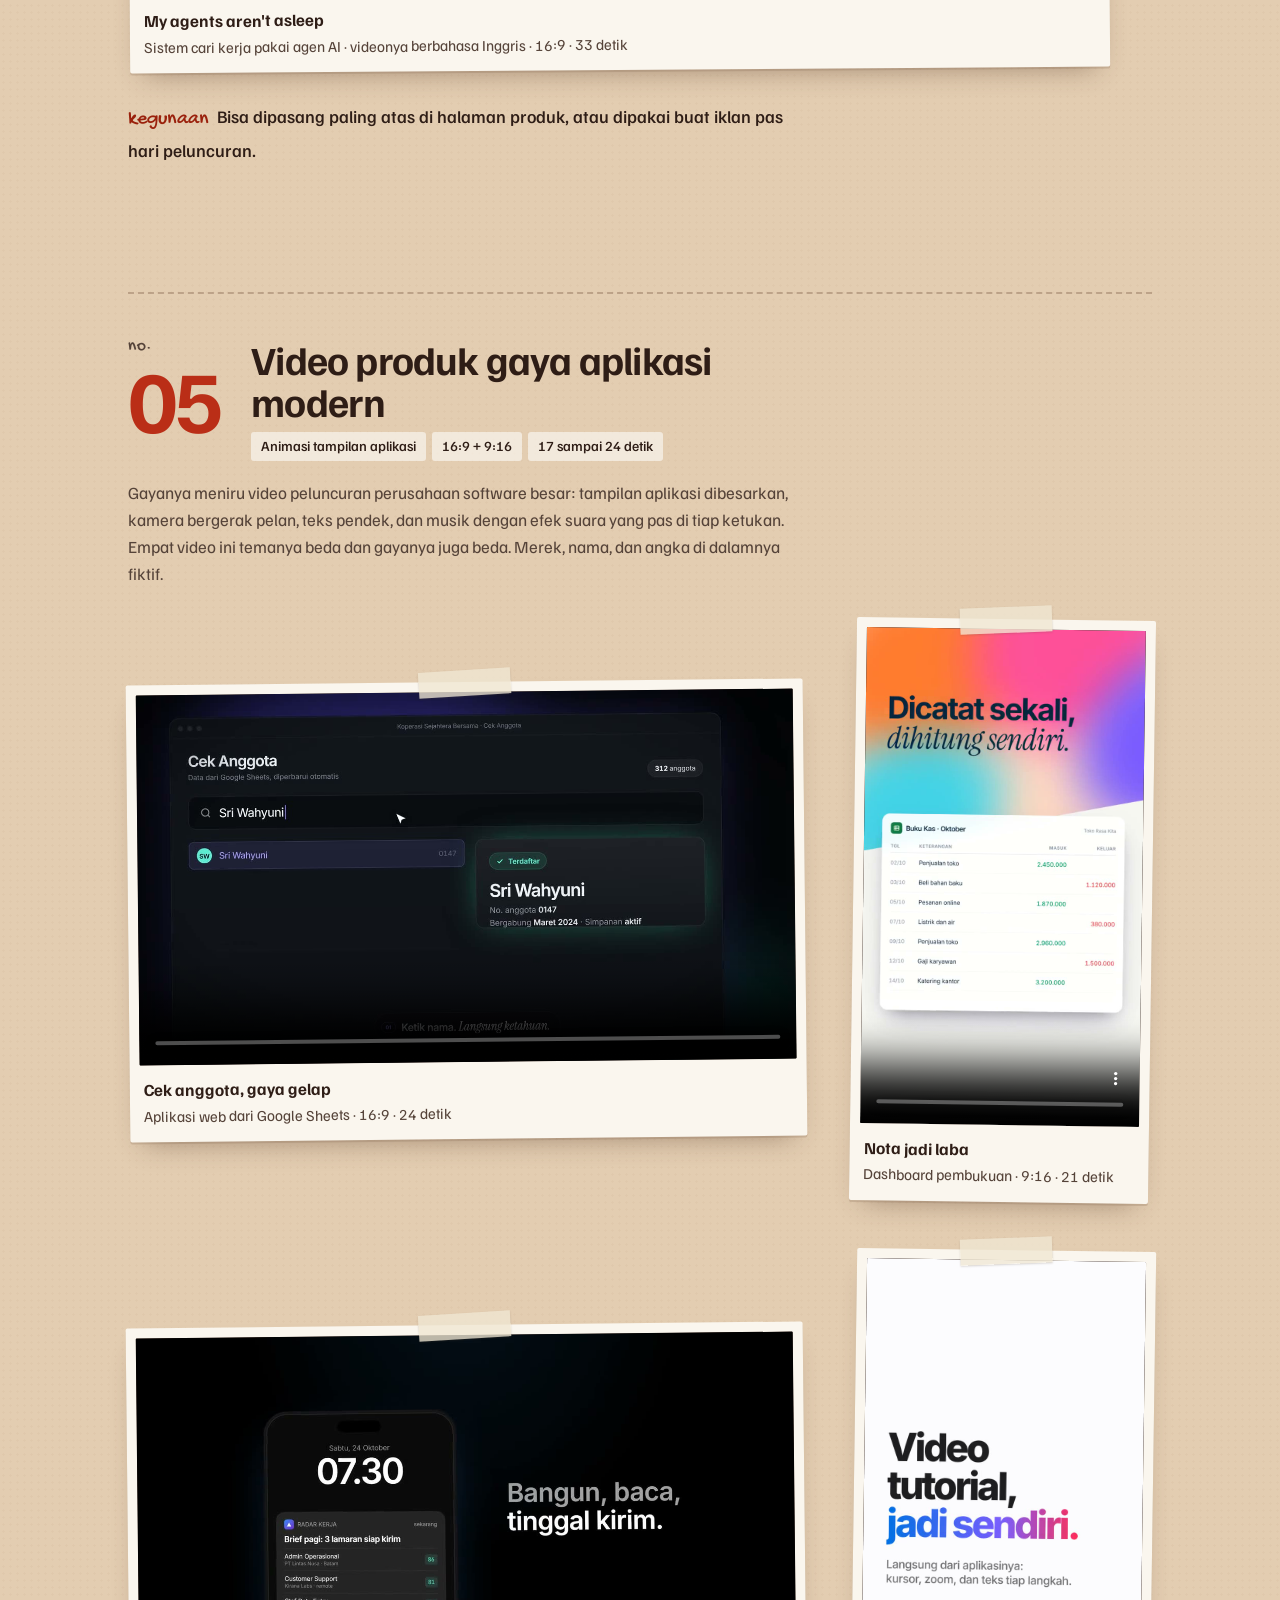
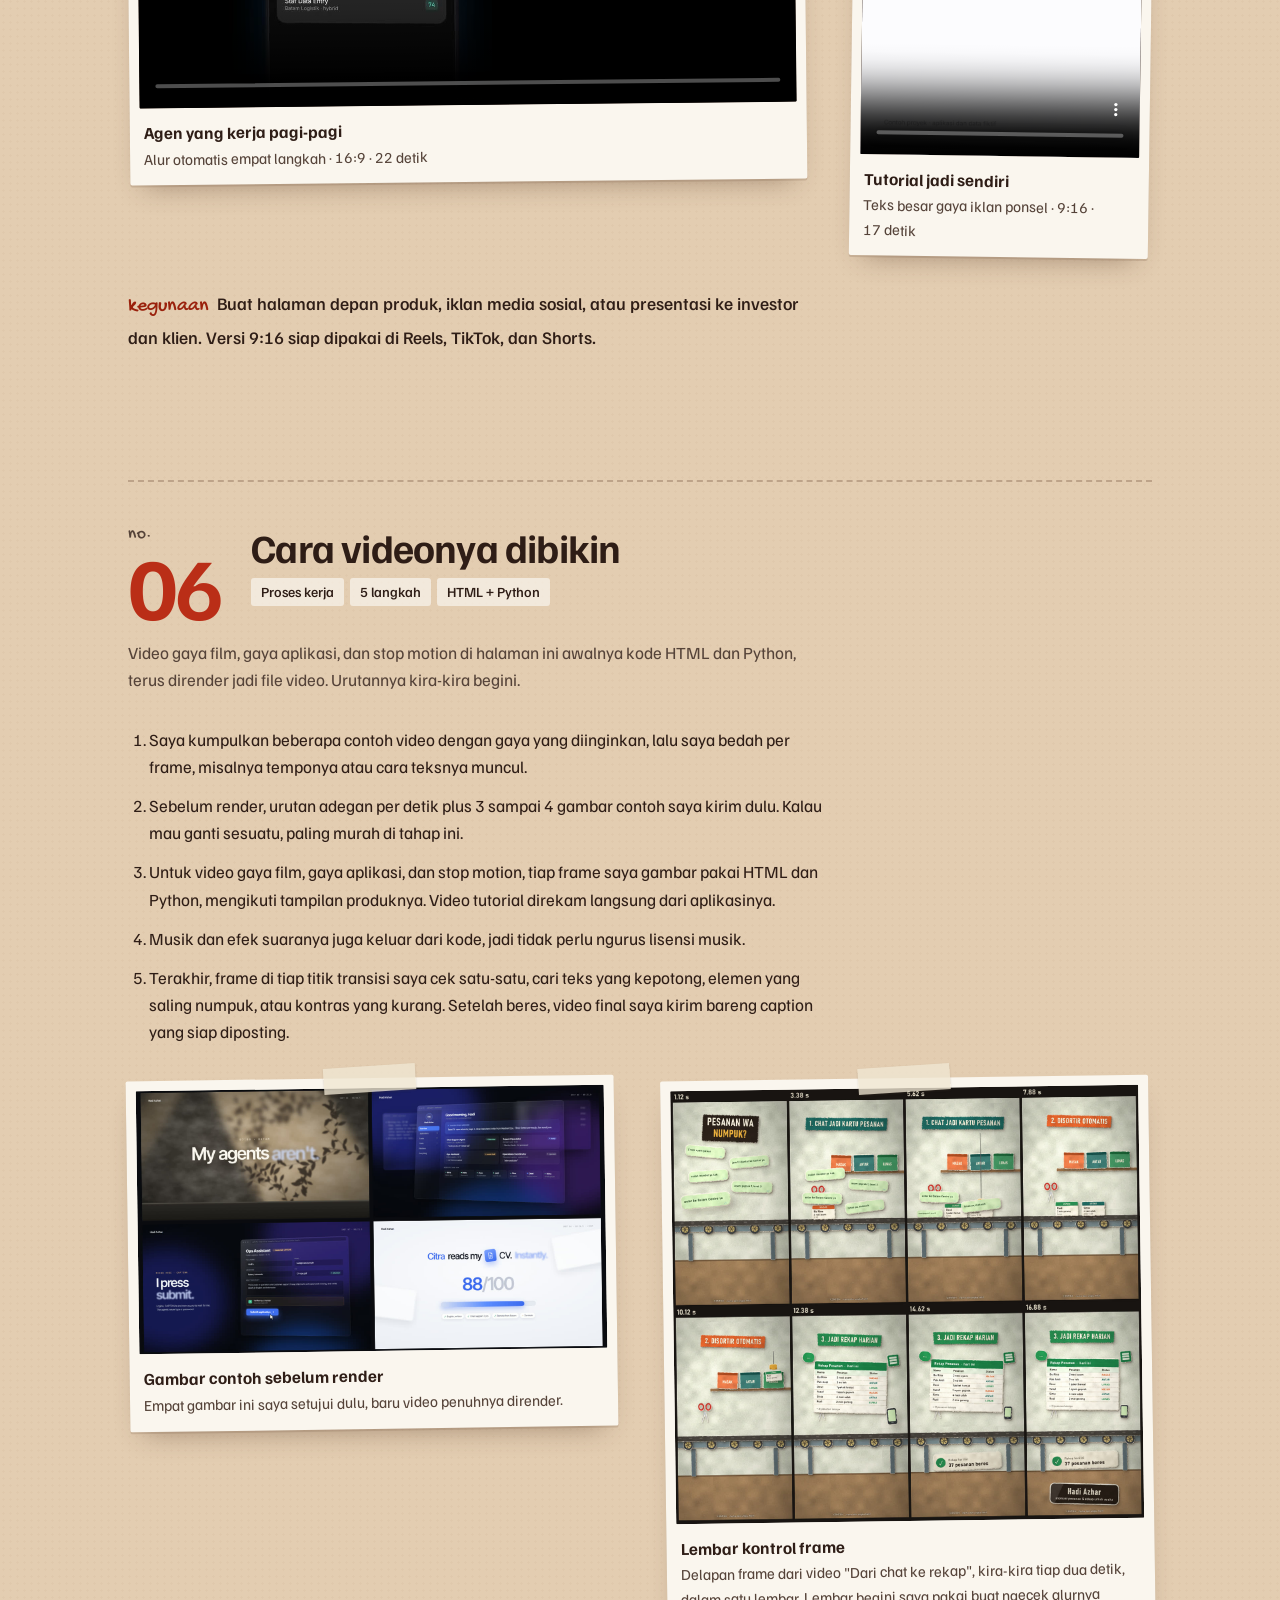
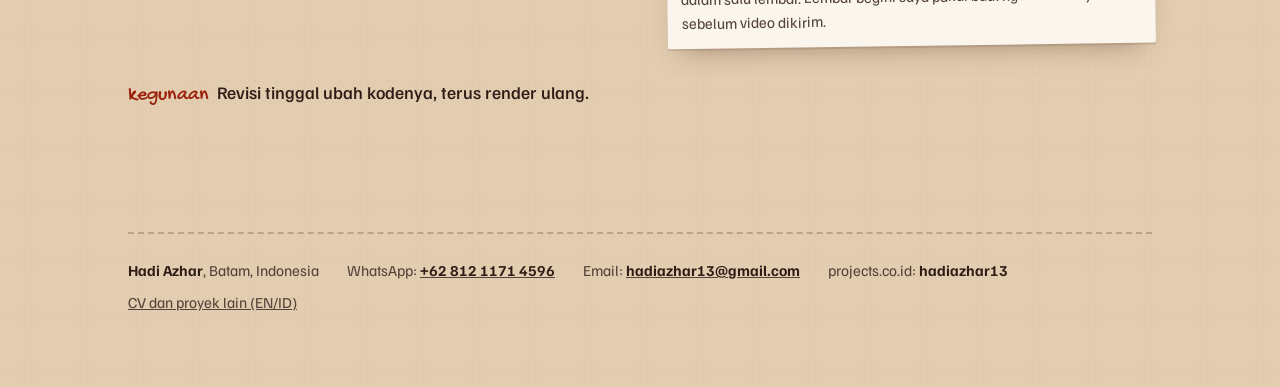
==== commit 1c611519: "Portofolio: 4 video produk gaya aplikasi (cek anggota, buku laba, radar kerja, tutorial otomatis) + " ====
--- a/index.html
+++ b/index.html
@@ -106,6 +106,10 @@
 .clip img{display:block;width:100%;height:auto;border-radius:1px}
 .steps{max-width:44rem;margin:0 0 32px;padding-left:1.3rem}
 .steps li{margin:0 0 12px}
+.work.ui{grid-template-columns:minmax(0,1.7fr) minmax(220px,.75fr);align-items:center}
+.work.ui .clip:nth-child(odd){transform:rotate(-.6deg)}
+.work.ui .clip:nth-child(even){transform:rotate(.8deg);margin-top:0}
+@media (max-width:760px){.work.ui{grid-template-columns:1fr}.work.ui .clip.v-tall{max-width:360px}}
 .work.bts{grid-template-columns:1fr 1fr;align-items:start}
 @media (max-width:760px){.work.bts{grid-template-columns:1fr}}
 @media (max-width:520px){header.top{padding-right:0;padding-top:40px}.proj-head{grid-template-columns:1fr}.proj-num{font-size:3rem}}
@@ -271,9 +275,51 @@
     <p class="use"><span class="tag"><span data-l="id">kegunaan</span><span data-l="en">what it's for</span></span><span data-l="id">Bisa dipasang paling atas di halaman produk, atau dipakai buat iklan pas hari peluncuran.</span><span data-l="en">It can sit at the top of a product page, or run as an ad on launch day.</span></p>
   </section>
 
+  <section class="proj" aria-labelledby="ui">
+    <div class="proj-head">
+      <span class="proj-num" aria-hidden="true"><small>no.</small>05</span>
+      <div>
+        <h2 id="ui"><span data-l="id">Video produk gaya aplikasi modern</span><span data-l="en">Product videos in a modern software style</span></h2>
+        <ul class="meta">
+          <li><span data-l="id">Animasi tampilan aplikasi</span><span data-l="en">App interface animation</span></li>
+          <li>16:9 + 9:16</li>
+          <li><span data-l="id">17 sampai 24 detik</span><span data-l="en">17 to 24 seconds</span></li>
+        </ul>
+      </div>
+    </div>
+    <p class="sub"><span data-l="id">Gayanya meniru video peluncuran perusahaan software besar: tampilan aplikasi dibesarkan, kamera bergerak pelan, teks pendek, dan musik dengan efek suara yang pas di tiap ketukan. Empat video ini temanya beda dan gayanya juga beda. Merek, nama, dan angka di dalamnya fiktif.</span><span data-l="en">The style follows launch videos from big software companies: the app interface shown up close, a slow-moving camera, short lines of text, and music with sound effects that land on each beat. Each of these four has its own topic and its own look. The brands, names and numbers in them are made up.</span></p>
+    <div class="work ui">
+      <figure class="clip">
+        <video class="v169" controls playsinline preload="none" poster="media/ui-cekanggota.jpg" width="1280" height="720" aria-label="Video produk gaya aplikasi untuk aplikasi cek anggota, tampilan gelap" data-aria-en="Software style product video for a member check app, dark look">
+          <source src="media/ui-cekanggota.mp4" type="video/mp4">
+        </video>
+        <figcaption><b><span data-l="id">Cek anggota, gaya gelap</span><span data-l="en">Member check, dark style</span></b><span data-l="id">Aplikasi web dari Google Sheets · 16:9 · 24 detik</span><span data-l="en">Web app on Google Sheets · 16:9 · 24 seconds</span></figcaption>
+      </figure>
+      <figure class="clip v-tall">
+        <video class="v916" controls playsinline preload="none" poster="media/ui-bukulaba.jpg" width="720" height="1280" aria-label="Video produk vertikal untuk dashboard pembukuan UMKM, tampilan terang dengan gradien" data-aria-en="Vertical product video for a small business bookkeeping dashboard, bright gradient look">
+          <source src="media/ui-bukulaba.mp4" type="video/mp4">
+        </video>
+        <figcaption><b><span data-l="id">Nota jadi laba</span><span data-l="en">Profit, counted for you</span></b><span data-l="id">Dashboard pembukuan · 9:16 · 21 detik</span><span data-l="en">Bookkeeping dashboard · 9:16 · 21 seconds</span></figcaption>
+      </figure>
+      <figure class="clip">
+        <video class="v169" controls playsinline preload="none" poster="media/ui-radarkerja.jpg" width="1280" height="720" aria-label="Video produk hitam putih tentang alur agen otomatis yang menyaring lowongan kerja" data-aria-en="Black and white product video about an automated agent pipeline that filters job adverts">
+          <source src="media/ui-radarkerja.mp4" type="video/mp4">
+        </video>
+        <figcaption><b><span data-l="id">Agen yang kerja pagi-pagi</span><span data-l="en">Agents that work at dawn</span></b><span data-l="id">Alur otomatis empat langkah · 16:9 · 22 detik</span><span data-l="en">Four-step automated pipeline · 16:9 · 22 seconds</span></figcaption>
+      </figure>
+      <figure class="clip v-tall">
+        <video class="v916" controls playsinline preload="none" poster="media/ui-tutorotomatis.jpg" width="720" height="1280" aria-label="Video vertikal dengan teks besar tentang video tutorial yang dibuat otomatis dari aplikasi" data-aria-en="Vertical video with big type about tutorial videos generated from an app">
+          <source src="media/ui-tutorotomatis.mp4" type="video/mp4">
+        </video>
+        <figcaption><b><span data-l="id">Tutorial jadi sendiri</span><span data-l="en">Tutorials that make themselves</span></b><span data-l="id">Teks besar gaya iklan ponsel · 9:16 · <span class="nowrap">17 detik</span></span><span data-l="en">Big type, phone ad style · 9:16 · <span class="nowrap">17 seconds</span></span></figcaption>
+      </figure>
+    </div>
+    <p class="use"><span class="tag"><span data-l="id">kegunaan</span><span data-l="en">what it's for</span></span><span data-l="id">Buat halaman depan produk, iklan media sosial, atau presentasi ke investor dan klien. Versi 9:16 siap dipakai di Reels, TikTok, dan Shorts.</span><span data-l="en">For a product's landing page, social media ads, or a pitch to investors and clients. The 9:16 versions are ready for Reels, TikTok and Shorts.</span></p>
+  </section>
+
   <section class="proj" aria-labelledby="bts">
     <div class="proj-head">
-      <span class="proj-num" aria-hidden="true"><small>no.</small>05</span>
+      <span class="proj-num" aria-hidden="true"><small>no.</small>06</span>
       <div>
         <h2 id="bts"><span data-l="id">Cara videonya dibikin</span><span data-l="en">How the videos get made</span></h2>
         <ul class="meta">
@@ -283,11 +329,11 @@
         </ul>
       </div>
     </div>
-    <p class="sub"><span data-l="id">Video gaya film dan stop motion di halaman ini awalnya kode HTML dan Python, terus dirender jadi file video. Urutannya kira-kira begini.</span><span data-l="en">The cinematic and stop motion videos on this page start as HTML and Python code and are rendered into video files. Roughly, it goes like this.</span></p>
+    <p class="sub"><span data-l="id">Video gaya film, gaya aplikasi, dan stop motion di halaman ini awalnya kode HTML dan Python, terus dirender jadi file video. Urutannya kira-kira begini.</span><span data-l="en">The cinematic, software style and stop motion videos on this page start as HTML and Python code and are rendered into video files. Roughly, it goes like this.</span></p>
     <ol class="steps">
       <li><span data-l="id">Saya kumpulkan beberapa contoh video dengan gaya yang diinginkan, lalu saya bedah per frame, misalnya temponya atau cara teksnya muncul.</span><span data-l="en">I collect a few videos in a style you like and go through them frame by frame, looking at things like the pace and how the text comes in.</span></li>
       <li><span data-l="id">Sebelum render, urutan adegan per detik plus 3 sampai 4 gambar contoh saya kirim dulu. Kalau mau ganti sesuatu, paling murah di tahap ini.</span><span data-l="en">Before anything is rendered, you get the scene order second by second and 3 to 4 sample frames. If you want something changed, this is the cheapest moment to say so.</span></li>
-      <li><span data-l="id">Untuk video gaya film dan stop motion, tiap frame saya gambar pakai HTML dan Python, mengikuti tampilan produknya. Video tutorial direkam langsung dari aplikasinya.</span><span data-l="en">For the cinematic and stop motion videos I draw every frame in HTML and Python, following the look of your product. Tutorials are recorded straight from the app.</span></li>
+      <li><span data-l="id">Untuk video gaya film, gaya aplikasi, dan stop motion, tiap frame saya gambar pakai HTML dan Python, mengikuti tampilan produknya. Video tutorial direkam langsung dari aplikasinya.</span><span data-l="en">For the cinematic, software style and stop motion videos I draw every frame in HTML and Python, following the look of your product. Tutorials are recorded straight from the app.</span></li>
       <li><span data-l="id">Musik dan efek suaranya juga keluar dari kode, jadi tidak perlu ngurus lisensi musik.</span><span data-l="en">The music and sound effects come out of code too, so there's no music licence to sort out.</span></li>
       <li><span data-l="id">Terakhir, frame di tiap titik transisi saya cek satu-satu, cari teks yang kepotong, elemen yang saling numpuk, atau kontras yang kurang. Setelah beres, video final saya kirim bareng caption yang siap diposting.</span><span data-l="en">Last, I check the frames at every transition for cut-off text, overlapping elements and weak contrast. Then the final video goes out with a caption ready to post.</span></li>
     </ol>
@@ -319,8 +365,8 @@
 (function () {
   var root = document.documentElement;
   var T = {
-    id: { title: 'Hadi Azhar · Portofolio', desc: 'Hadi Azhar membuat aplikasi kecil, spreadsheet, video tutorial, dan video promo stop motion untuk usaha kecil. Batam, Indonesia.' },
-    en: { title: 'Hadi Azhar · Portfolio', desc: 'Hadi Azhar builds small web apps, spreadsheets, tutorial videos and stop motion promo videos for small businesses. Batam, Indonesia.' }
+    id: { title: 'Hadi Azhar · Portofolio', desc: 'Hadi Azhar membuat aplikasi kecil, spreadsheet, video tutorial, video produk gaya aplikasi, dan video promo stop motion untuk usaha kecil. Batam, Indonesia.' },
+    en: { title: 'Hadi Azhar · Portfolio', desc: 'Hadi Azhar builds small web apps, spreadsheets, tutorial videos, software style product videos and stop motion promo videos for small businesses. Batam, Indonesia.' }
   };
   // Keep the Indonesian attribute text so it can be restored.
   document.querySelectorAll('[data-aria-en]').forEach(function (el) { el.setAttribute('data-aria-id', el.getAttribute('aria-label')); });
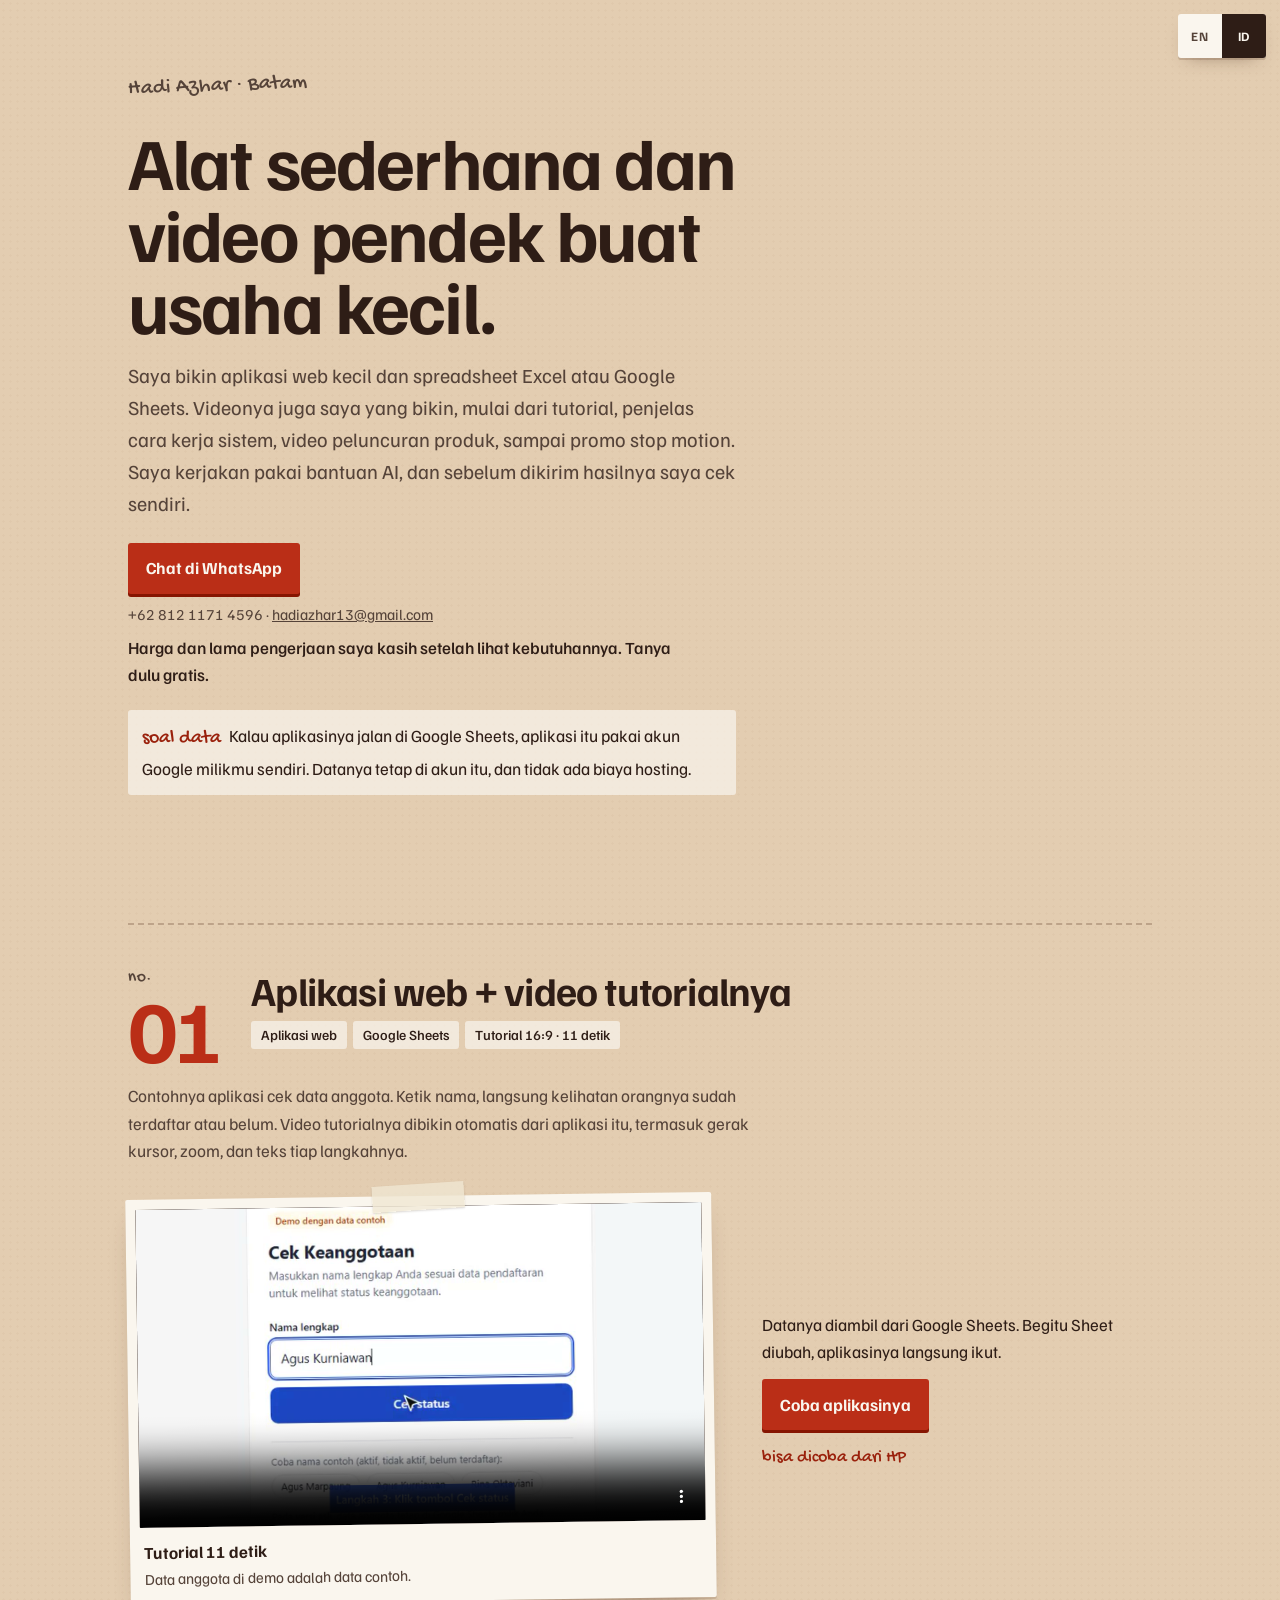
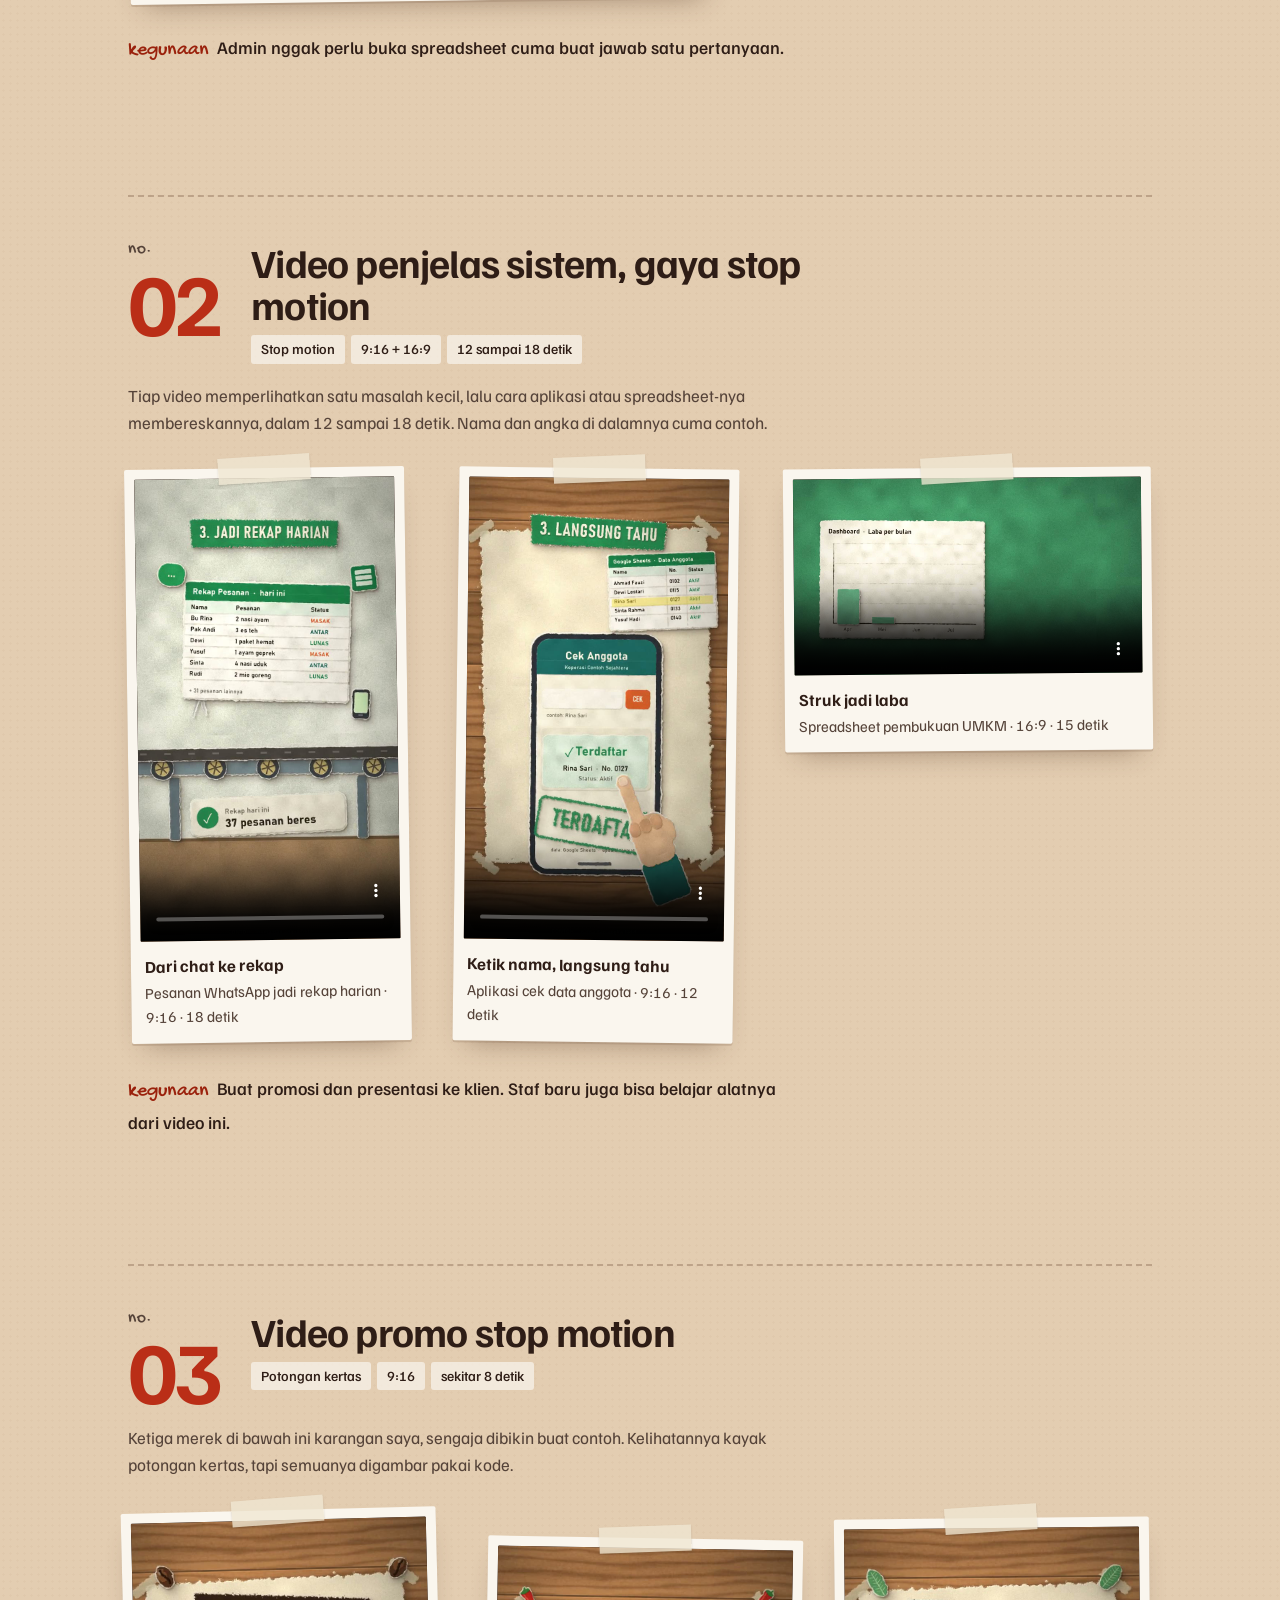
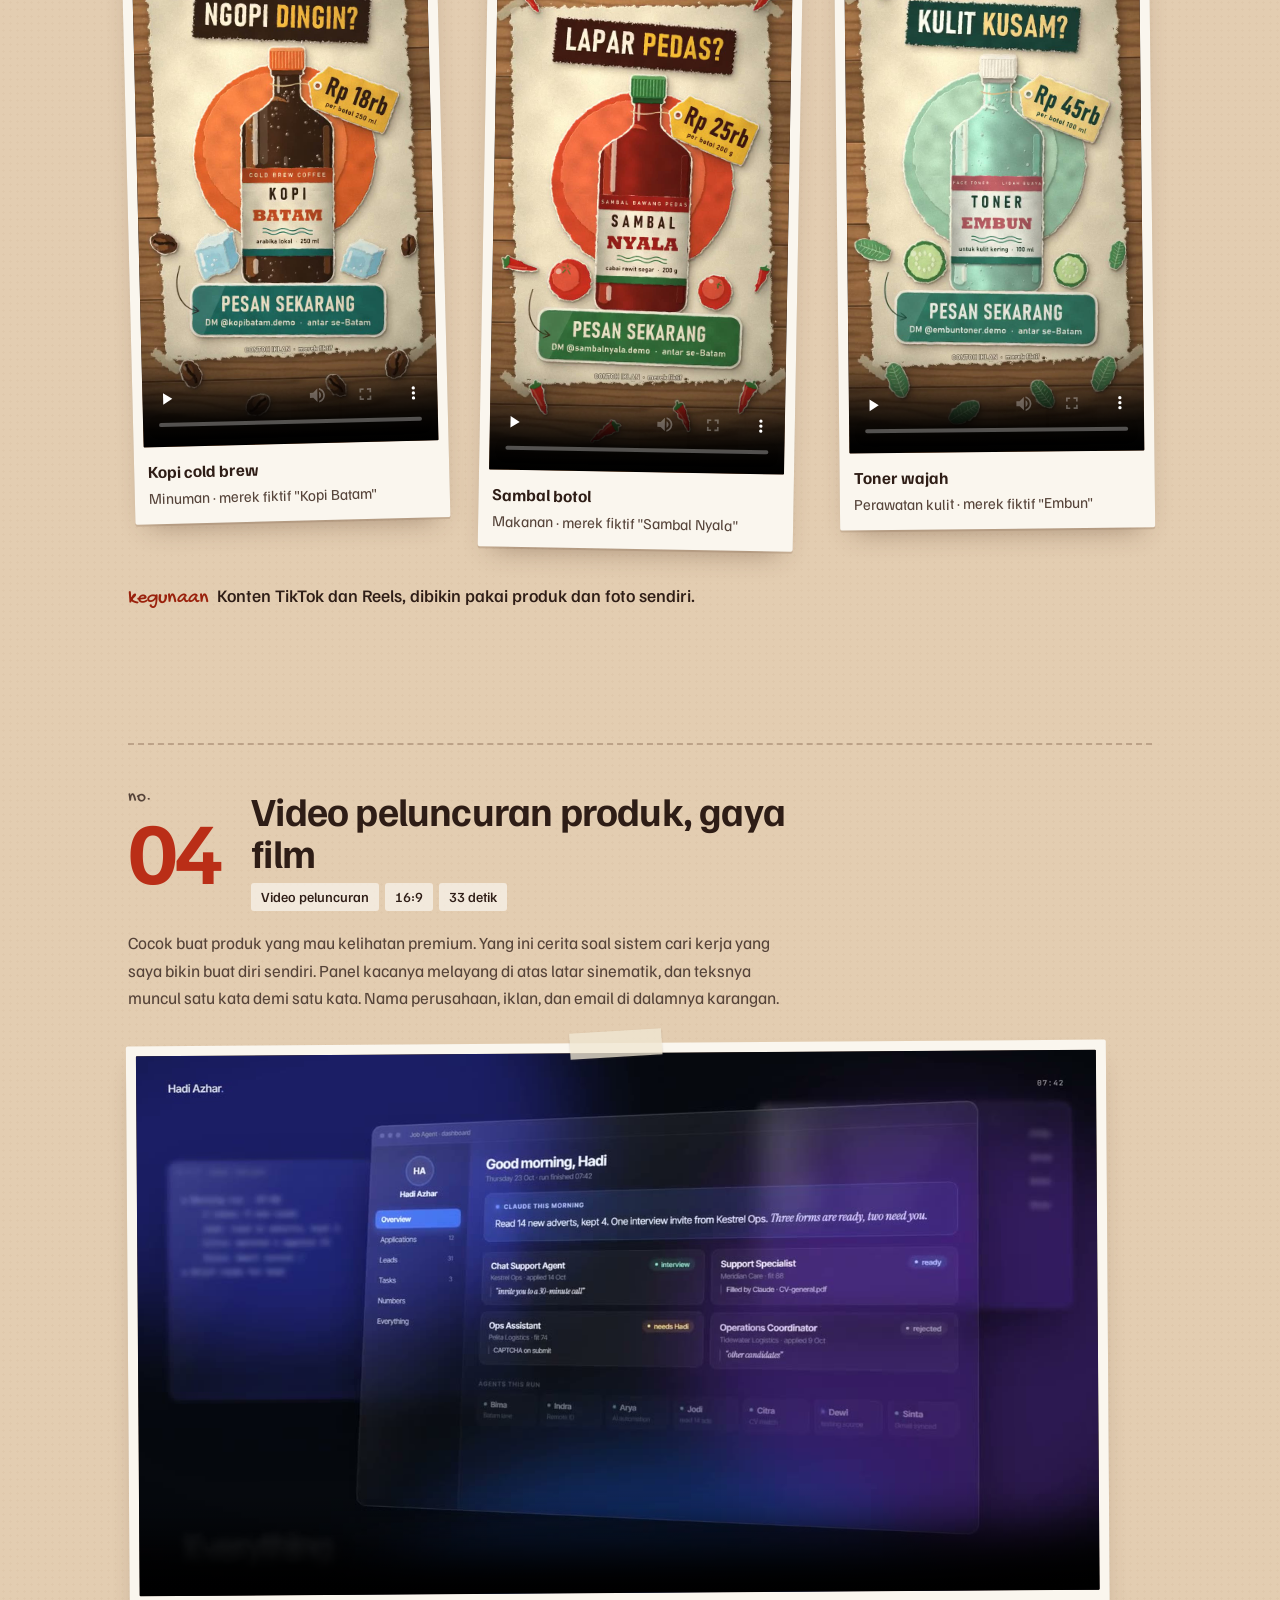
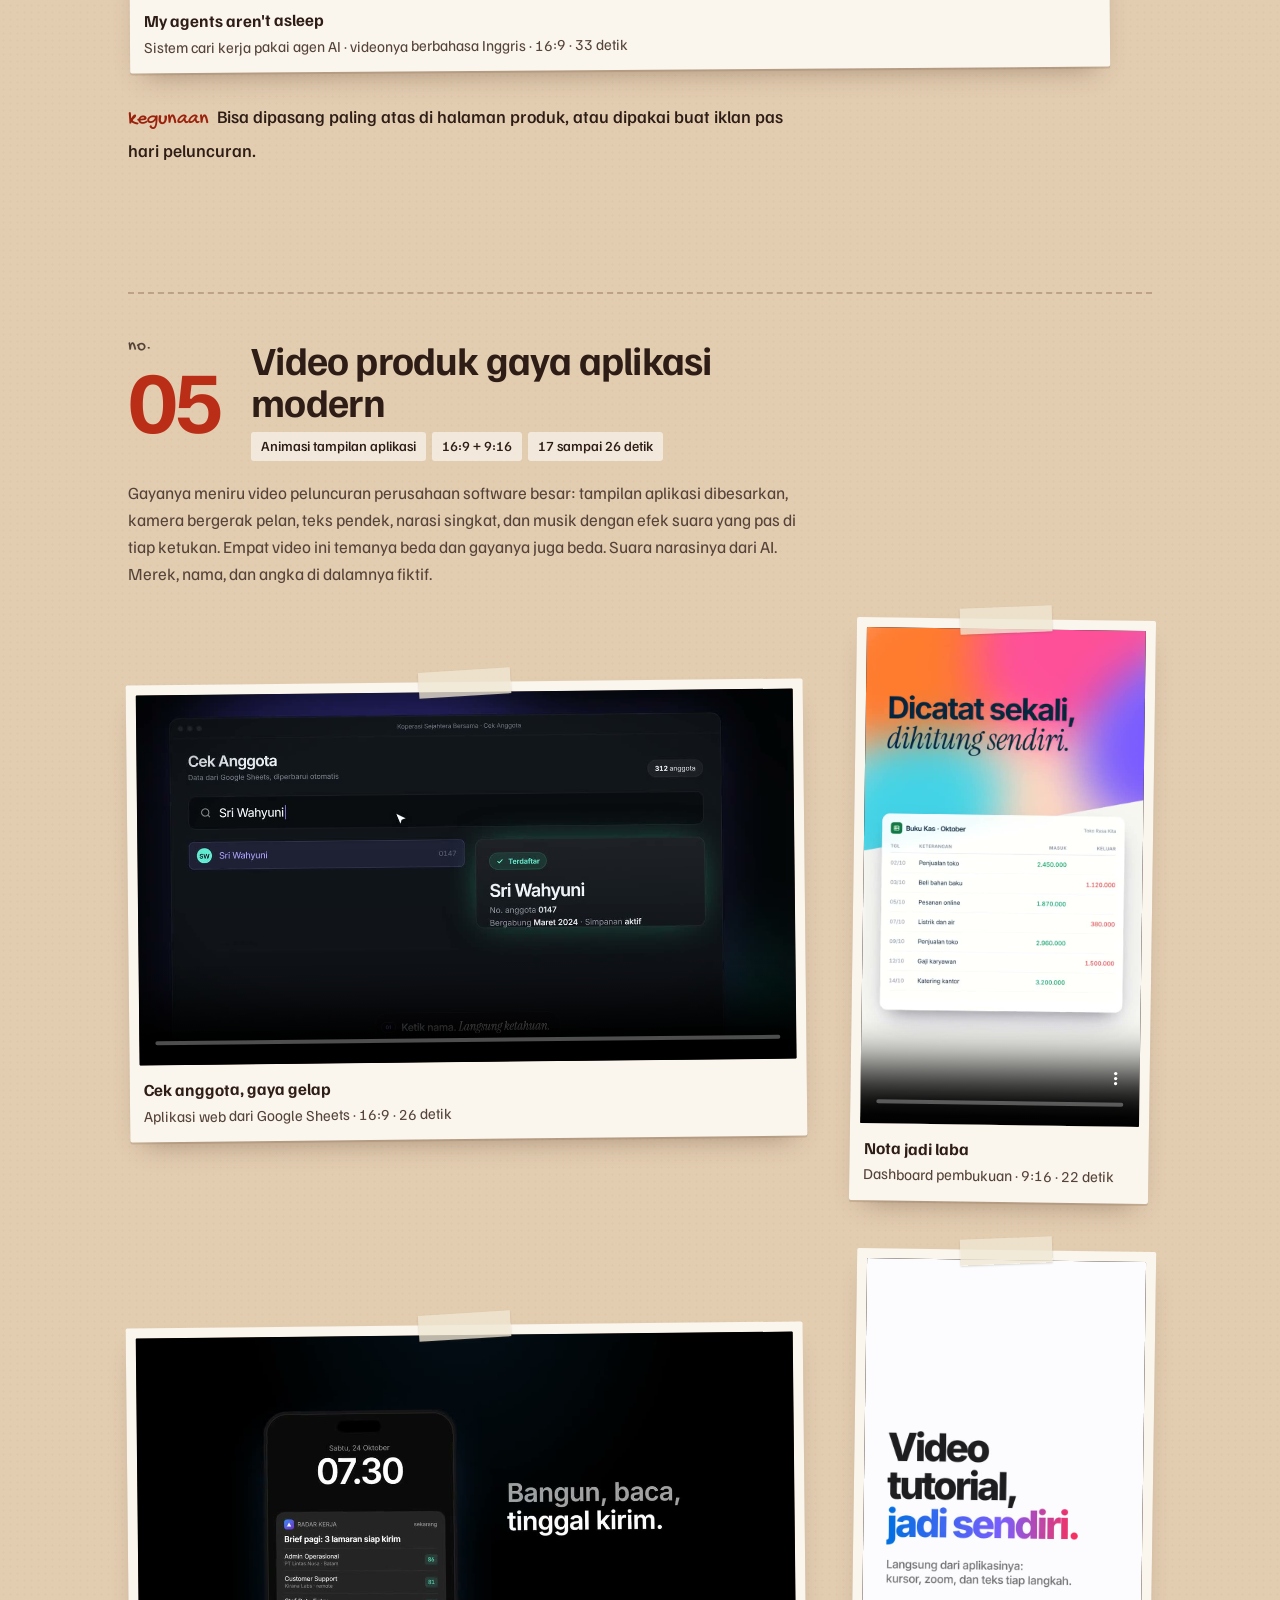
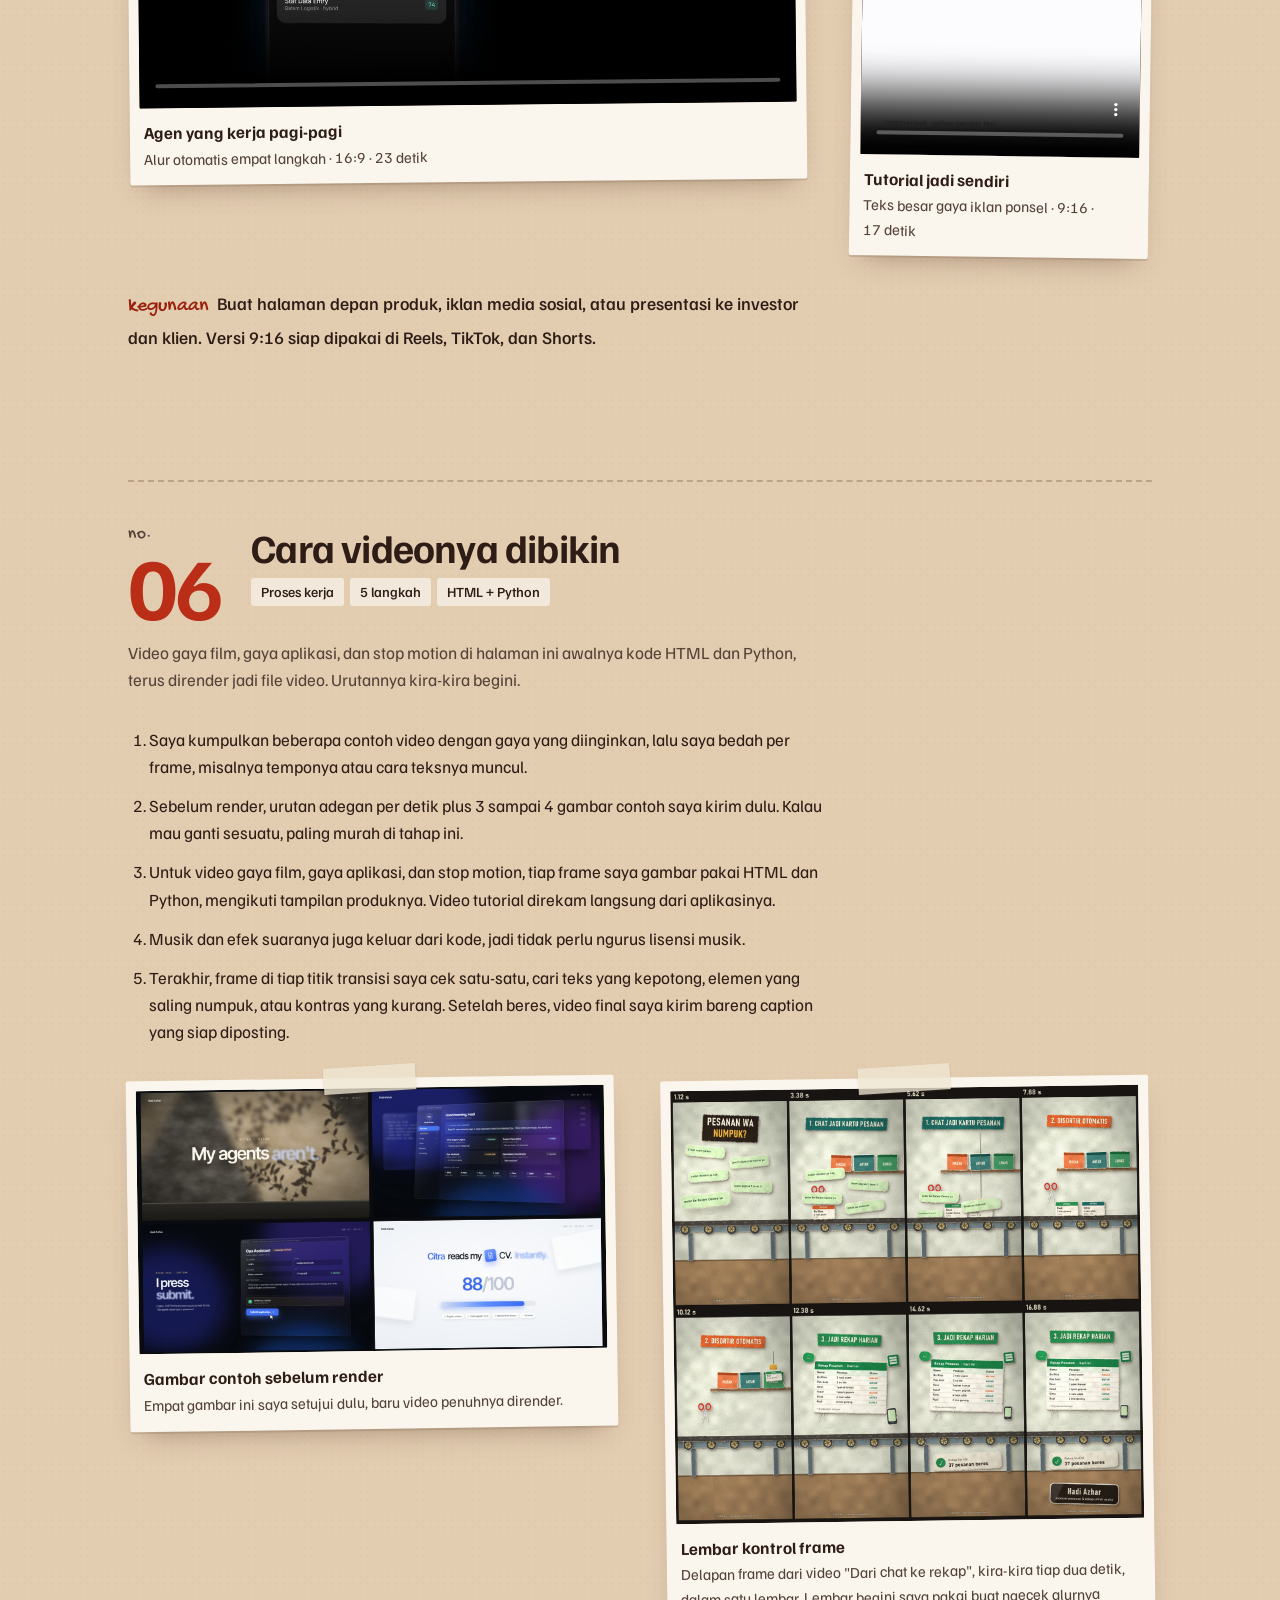
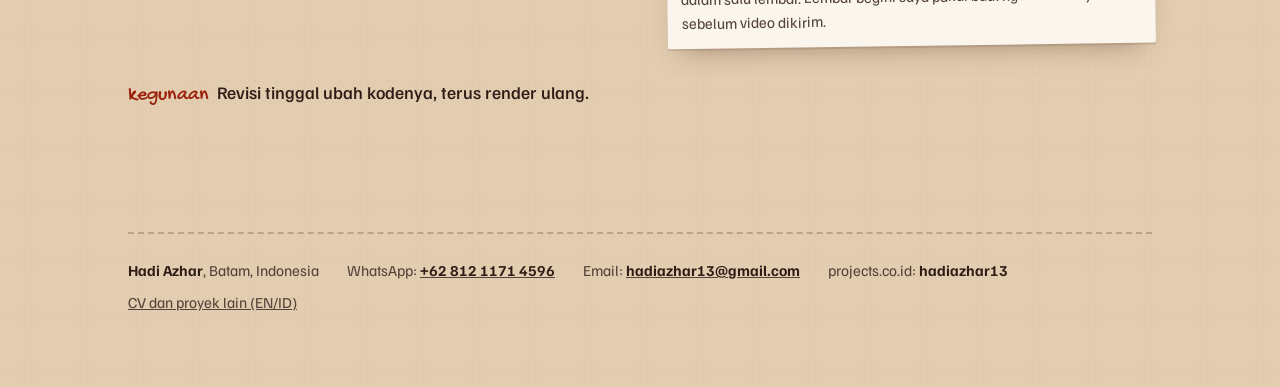
==== commit 62731696: "Portofolio: voice over Bahasa Indonesia (ElevenLabs) di 4 video gaya aplikasi, durasi dan keterangan" ====
--- a/index.html
+++ b/index.html
@@ -283,29 +283,29 @@
         <ul class="meta">
           <li><span data-l="id">Animasi tampilan aplikasi</span><span data-l="en">App interface animation</span></li>
           <li>16:9 + 9:16</li>
-          <li><span data-l="id">17 sampai 24 detik</span><span data-l="en">17 to 24 seconds</span></li>
-        </ul>
-      </div>
-    </div>
-    <p class="sub"><span data-l="id">Gayanya meniru video peluncuran perusahaan software besar: tampilan aplikasi dibesarkan, kamera bergerak pelan, teks pendek, dan musik dengan efek suara yang pas di tiap ketukan. Empat video ini temanya beda dan gayanya juga beda. Merek, nama, dan angka di dalamnya fiktif.</span><span data-l="en">The style follows launch videos from big software companies: the app interface shown up close, a slow-moving camera, short lines of text, and music with sound effects that land on each beat. Each of these four has its own topic and its own look. The brands, names and numbers in them are made up.</span></p>
+          <li><span data-l="id">17 sampai 26 detik</span><span data-l="en">17 to 26 seconds</span></li>
+        </ul>
+      </div>
+    </div>
+    <p class="sub"><span data-l="id">Gayanya meniru video peluncuran perusahaan software besar: tampilan aplikasi dibesarkan, kamera bergerak pelan, teks pendek, narasi singkat, dan musik dengan efek suara yang pas di tiap ketukan. Empat video ini temanya beda dan gayanya juga beda. Suara narasinya dari AI. Merek, nama, dan angka di dalamnya fiktif.</span><span data-l="en">The style follows launch videos from big software companies: the app interface shown up close, a slow-moving camera, short lines of text, a short voice over, and music with sound effects that land on each beat. Each of these four has its own topic and its own look. The narration is an AI voice. The brands, names and numbers in them are made up.</span></p>
     <div class="work ui">
       <figure class="clip">
         <video class="v169" controls playsinline preload="none" poster="media/ui-cekanggota.jpg" width="1280" height="720" aria-label="Video produk gaya aplikasi untuk aplikasi cek anggota, tampilan gelap" data-aria-en="Software style product video for a member check app, dark look">
           <source src="media/ui-cekanggota.mp4" type="video/mp4">
         </video>
-        <figcaption><b><span data-l="id">Cek anggota, gaya gelap</span><span data-l="en">Member check, dark style</span></b><span data-l="id">Aplikasi web dari Google Sheets · 16:9 · 24 detik</span><span data-l="en">Web app on Google Sheets · 16:9 · 24 seconds</span></figcaption>
+        <figcaption><b><span data-l="id">Cek anggota, gaya gelap</span><span data-l="en">Member check, dark style</span></b><span data-l="id">Aplikasi web dari Google Sheets · 16:9 · 26 detik</span><span data-l="en">Web app on Google Sheets · 16:9 · 26 seconds</span></figcaption>
       </figure>
       <figure class="clip v-tall">
         <video class="v916" controls playsinline preload="none" poster="media/ui-bukulaba.jpg" width="720" height="1280" aria-label="Video produk vertikal untuk dashboard pembukuan UMKM, tampilan terang dengan gradien" data-aria-en="Vertical product video for a small business bookkeeping dashboard, bright gradient look">
           <source src="media/ui-bukulaba.mp4" type="video/mp4">
         </video>
-        <figcaption><b><span data-l="id">Nota jadi laba</span><span data-l="en">Profit, counted for you</span></b><span data-l="id">Dashboard pembukuan · 9:16 · 21 detik</span><span data-l="en">Bookkeeping dashboard · 9:16 · 21 seconds</span></figcaption>
+        <figcaption><b><span data-l="id">Nota jadi laba</span><span data-l="en">Profit, counted for you</span></b><span data-l="id">Dashboard pembukuan · 9:16 · 22 detik</span><span data-l="en">Bookkeeping dashboard · 9:16 · 22 seconds</span></figcaption>
       </figure>
       <figure class="clip">
         <video class="v169" controls playsinline preload="none" poster="media/ui-radarkerja.jpg" width="1280" height="720" aria-label="Video produk hitam putih tentang alur agen otomatis yang menyaring lowongan kerja" data-aria-en="Black and white product video about an automated agent pipeline that filters job adverts">
           <source src="media/ui-radarkerja.mp4" type="video/mp4">
         </video>
-        <figcaption><b><span data-l="id">Agen yang kerja pagi-pagi</span><span data-l="en">Agents that work at dawn</span></b><span data-l="id">Alur otomatis empat langkah · 16:9 · 22 detik</span><span data-l="en">Four-step automated pipeline · 16:9 · 22 seconds</span></figcaption>
+        <figcaption><b><span data-l="id">Agen yang kerja pagi-pagi</span><span data-l="en">Agents that work at dawn</span></b><span data-l="id">Alur otomatis empat langkah · 16:9 · 23 detik</span><span data-l="en">Four-step automated pipeline · 16:9 · 23 seconds</span></figcaption>
       </figure>
       <figure class="clip v-tall">
         <video class="v916" controls playsinline preload="none" poster="media/ui-tutorotomatis.jpg" width="720" height="1280" aria-label="Video vertikal dengan teks besar tentang video tutorial yang dibuat otomatis dari aplikasi" data-aria-en="Vertical video with big type about tutorial videos generated from an app">
